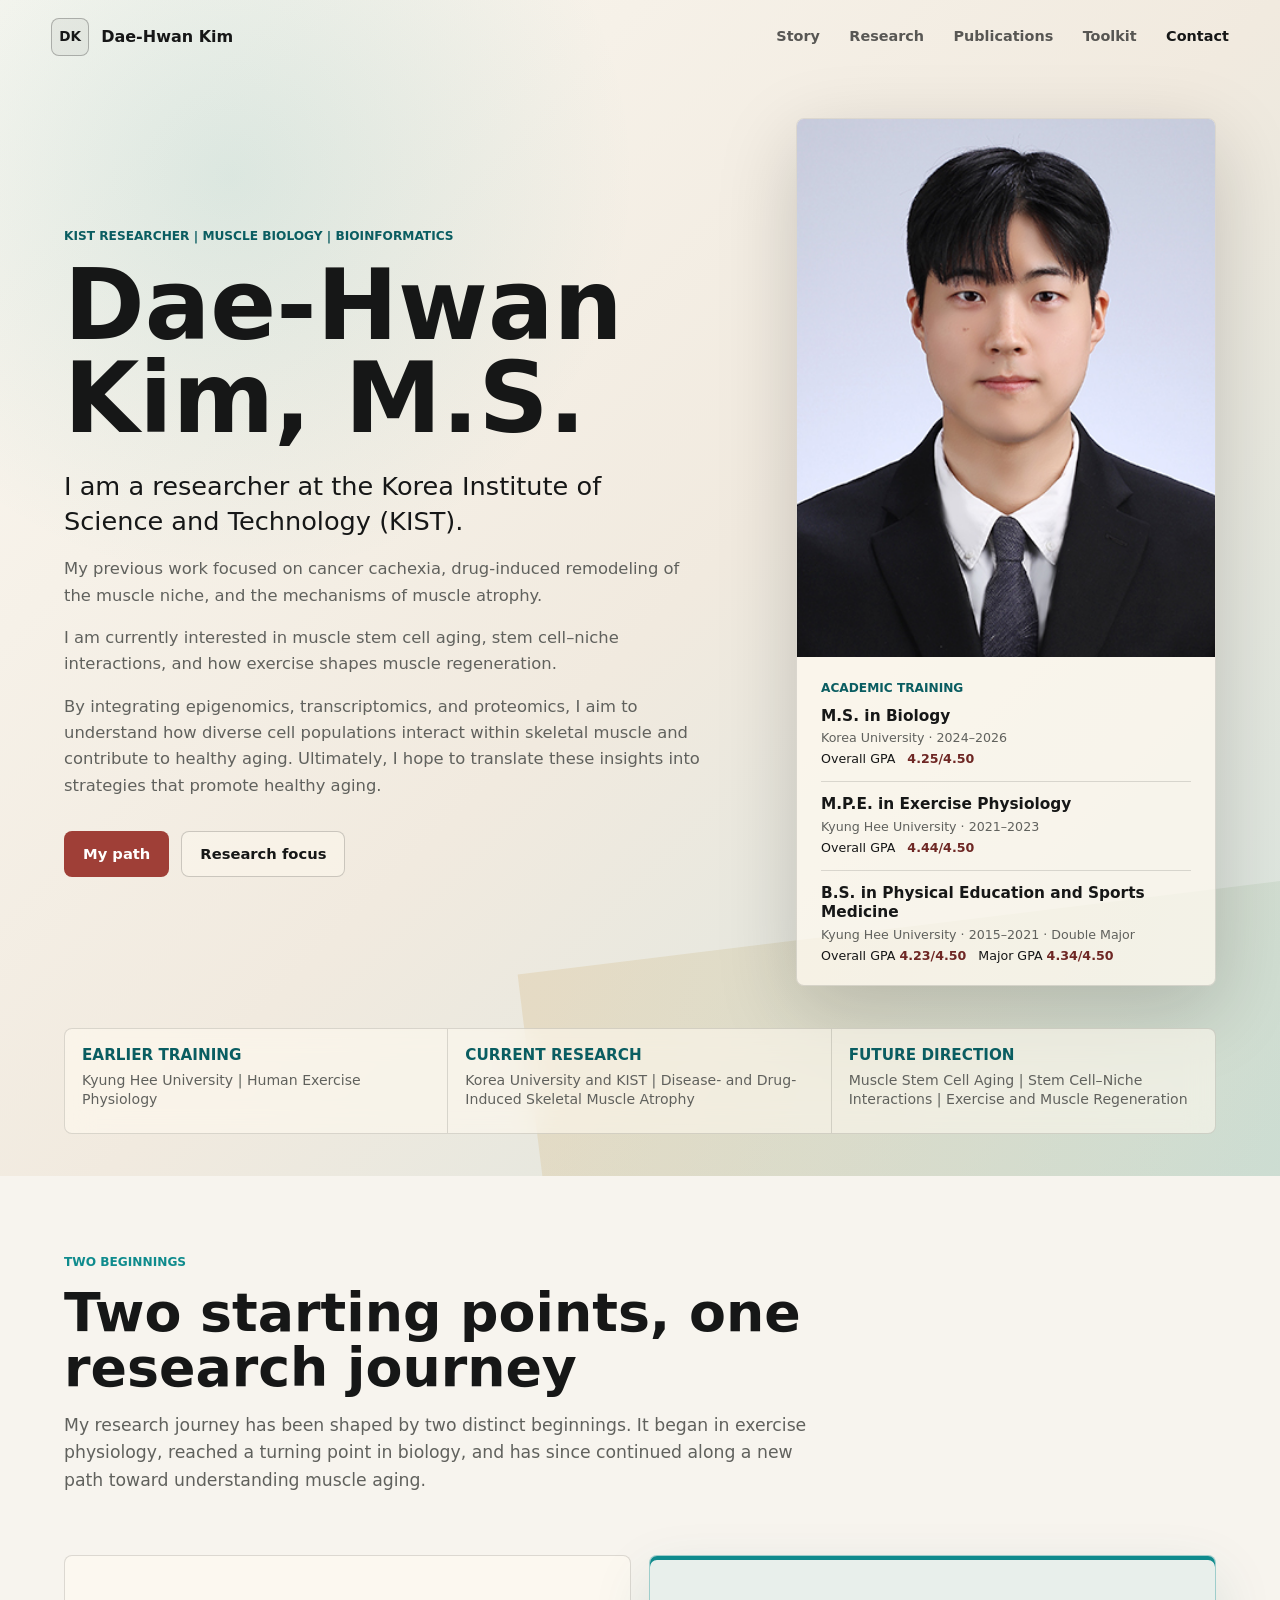
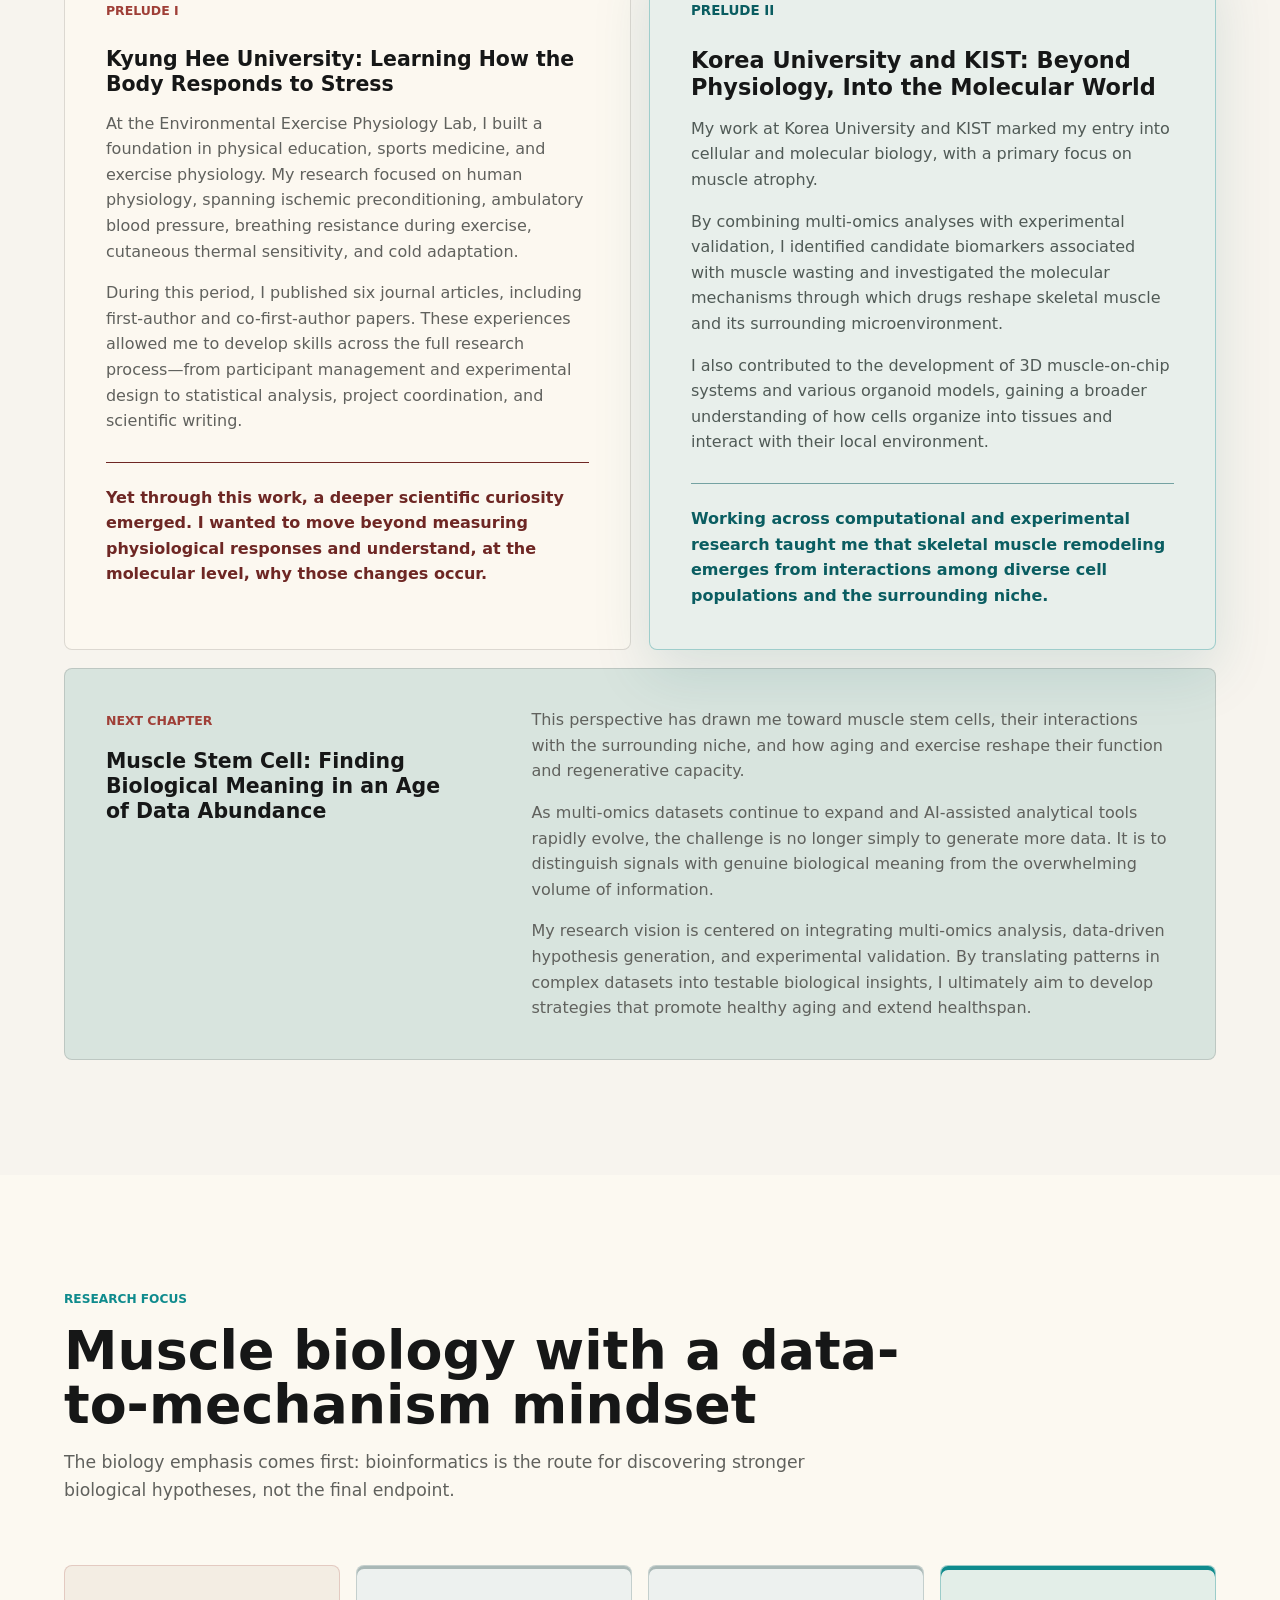
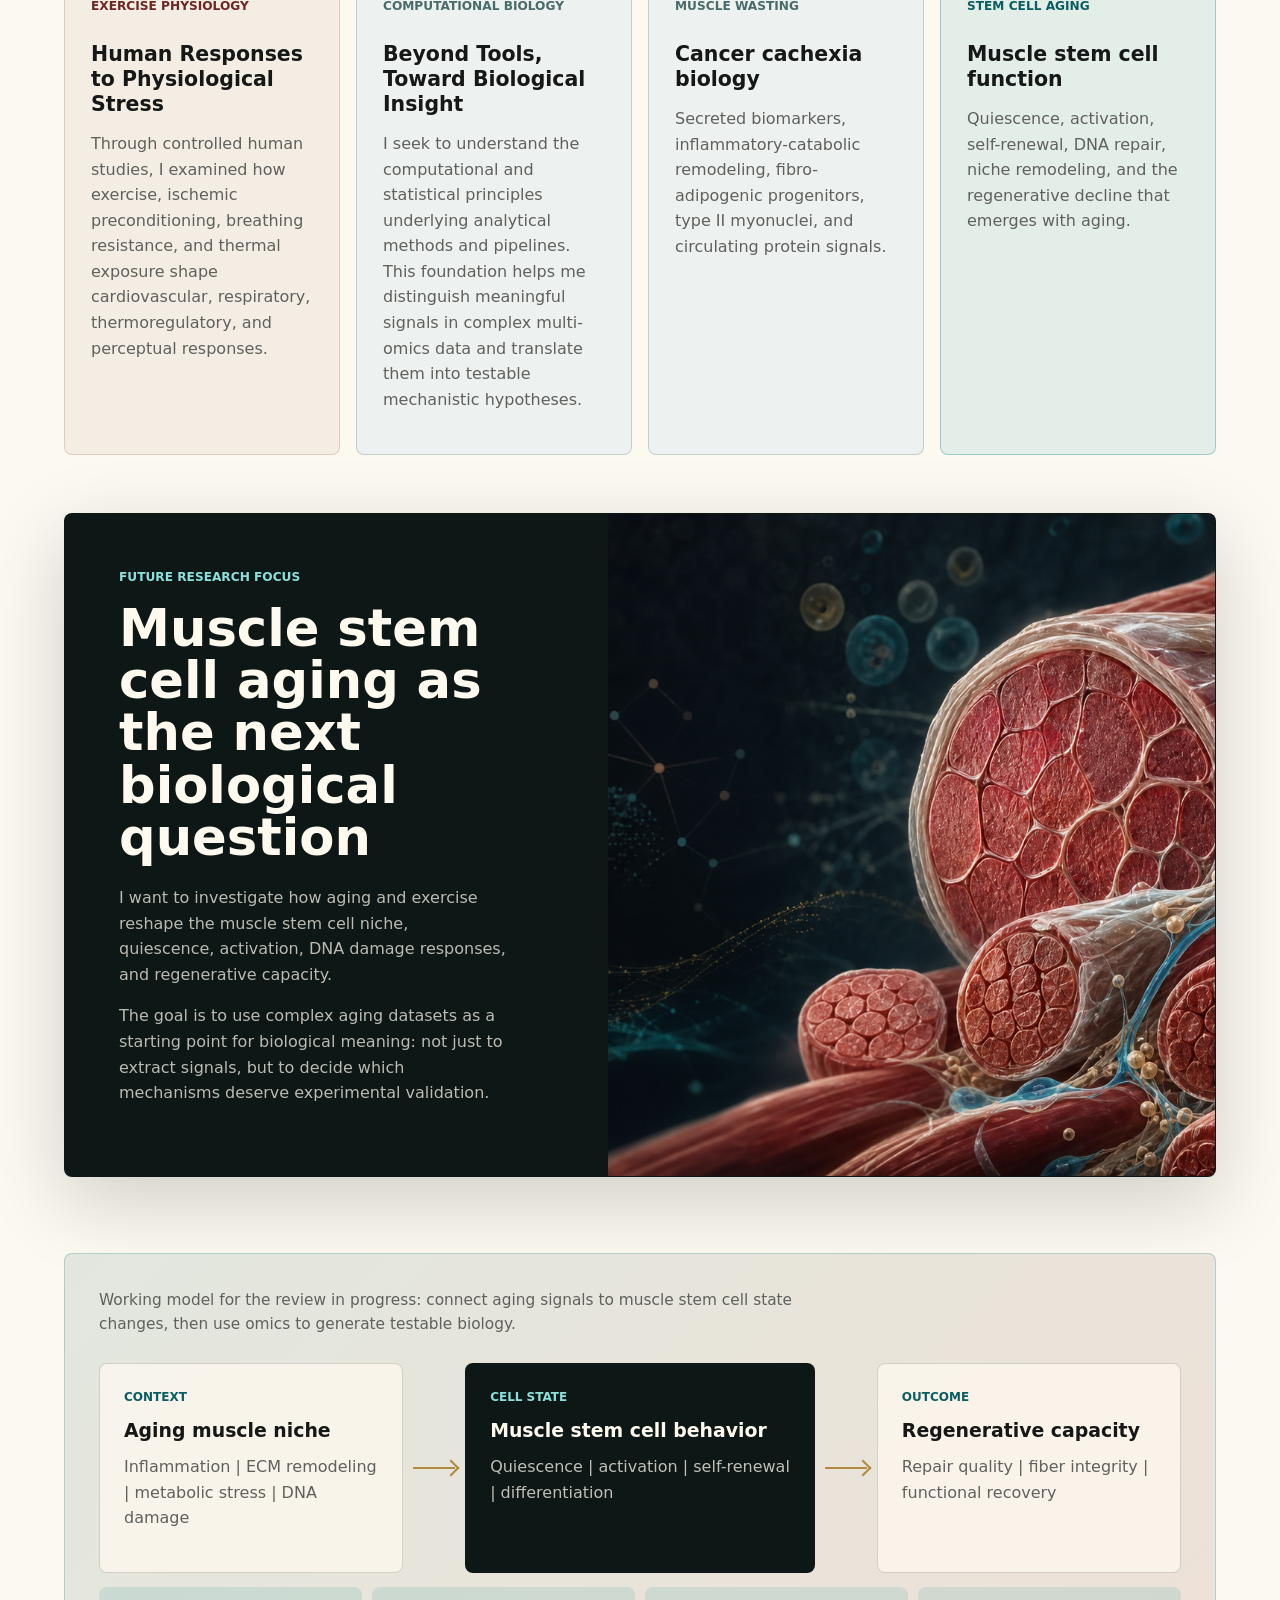
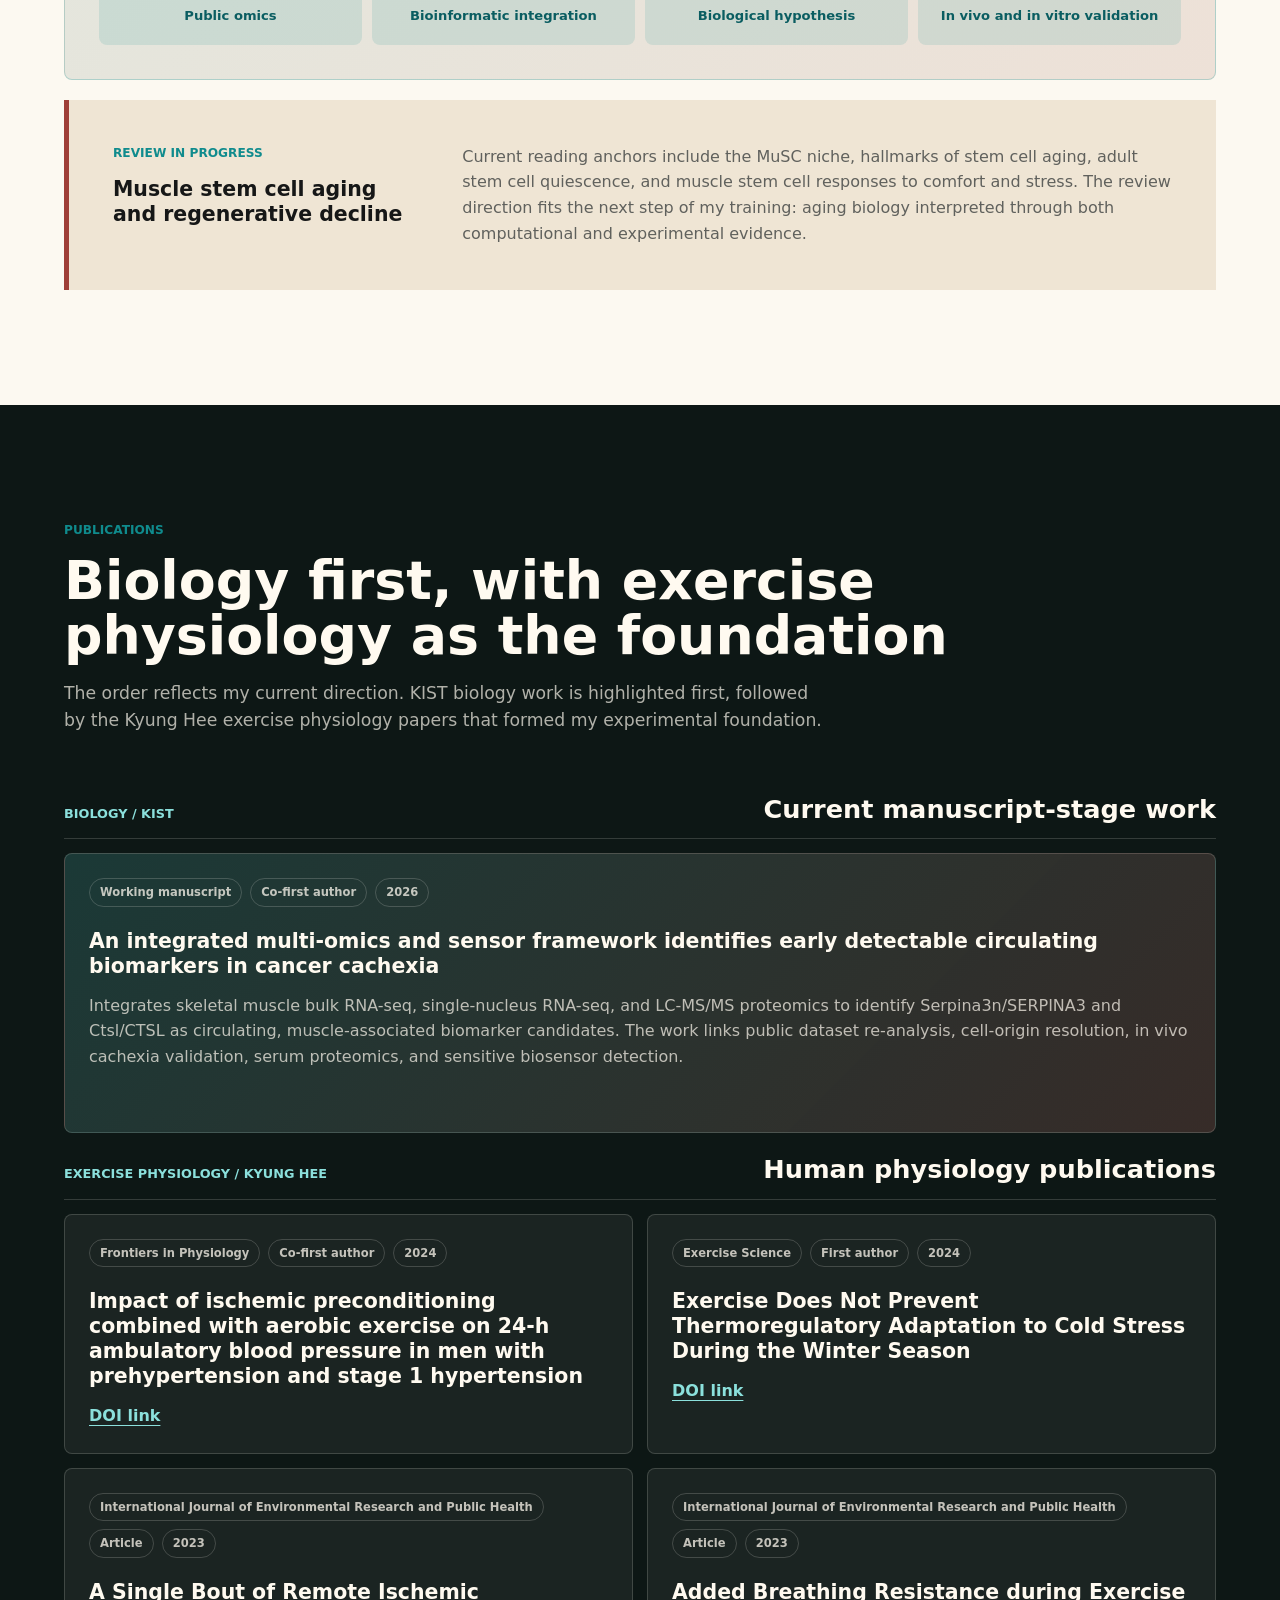
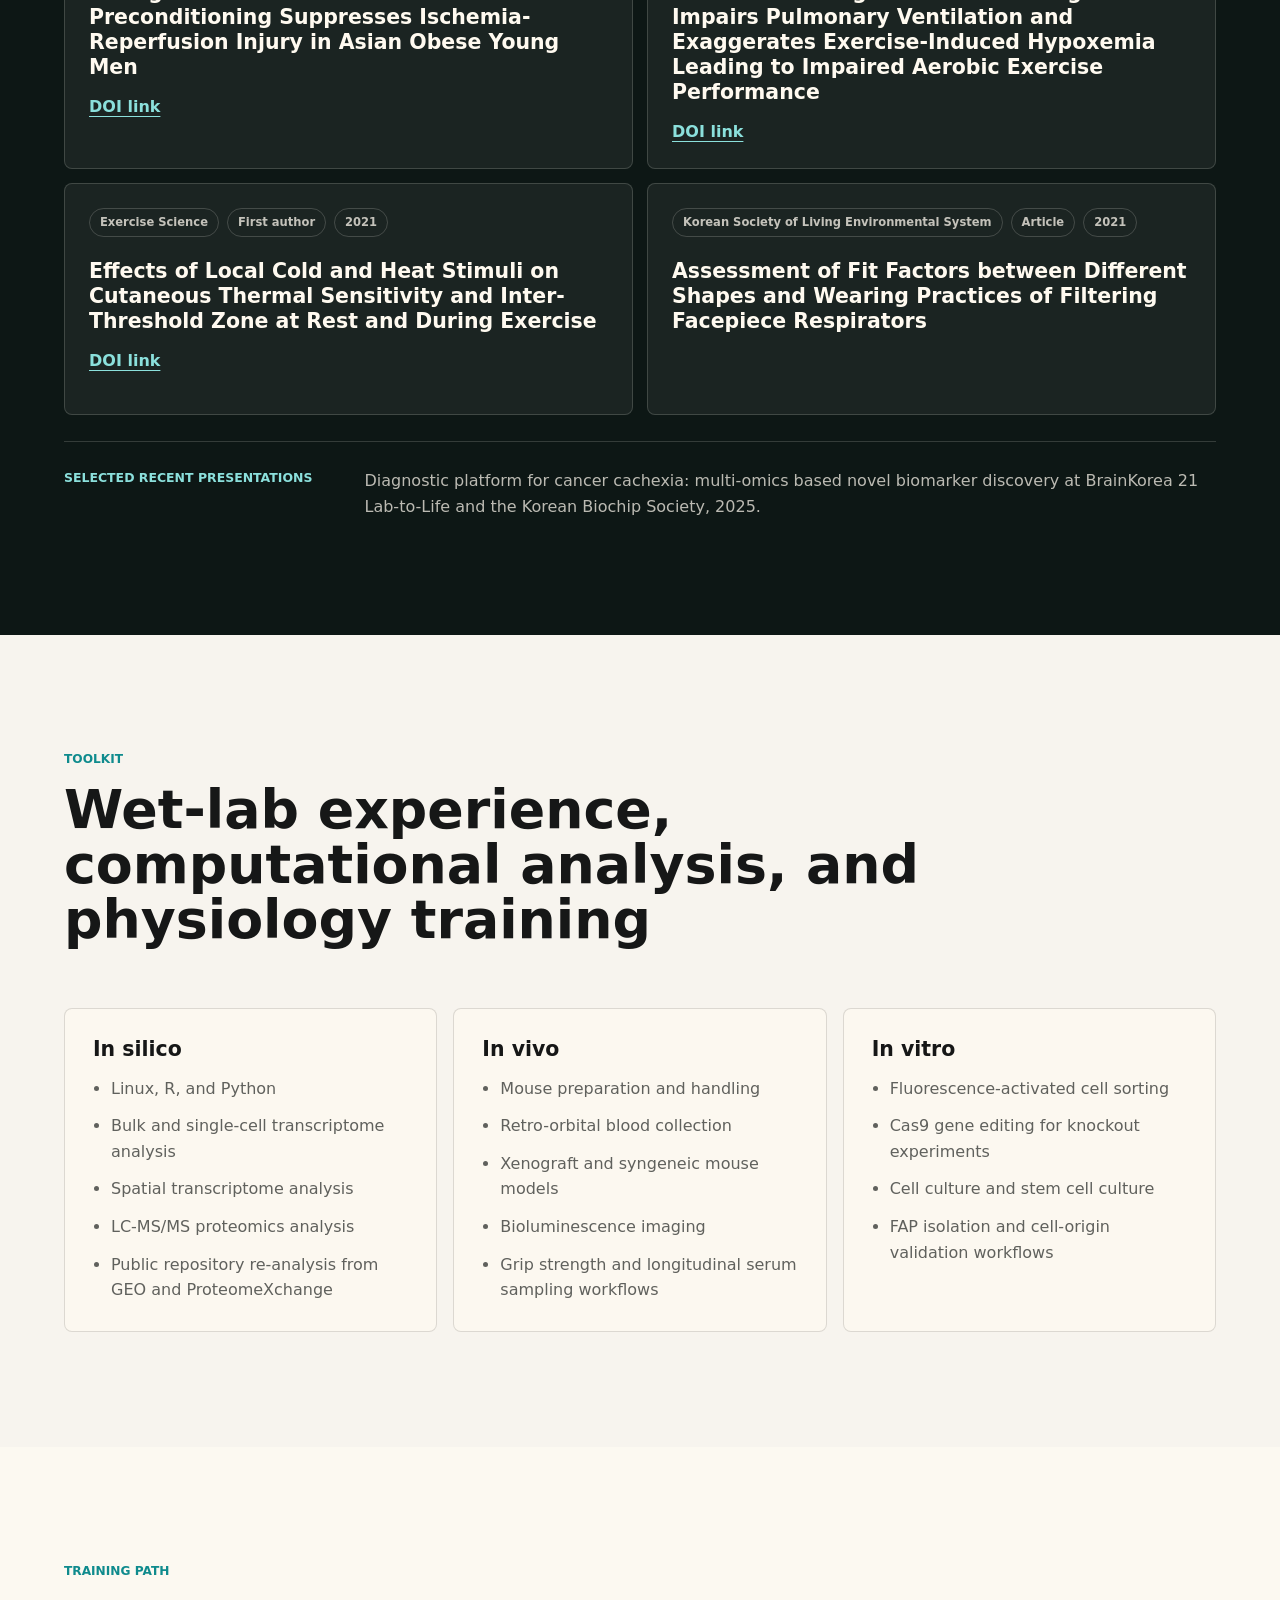
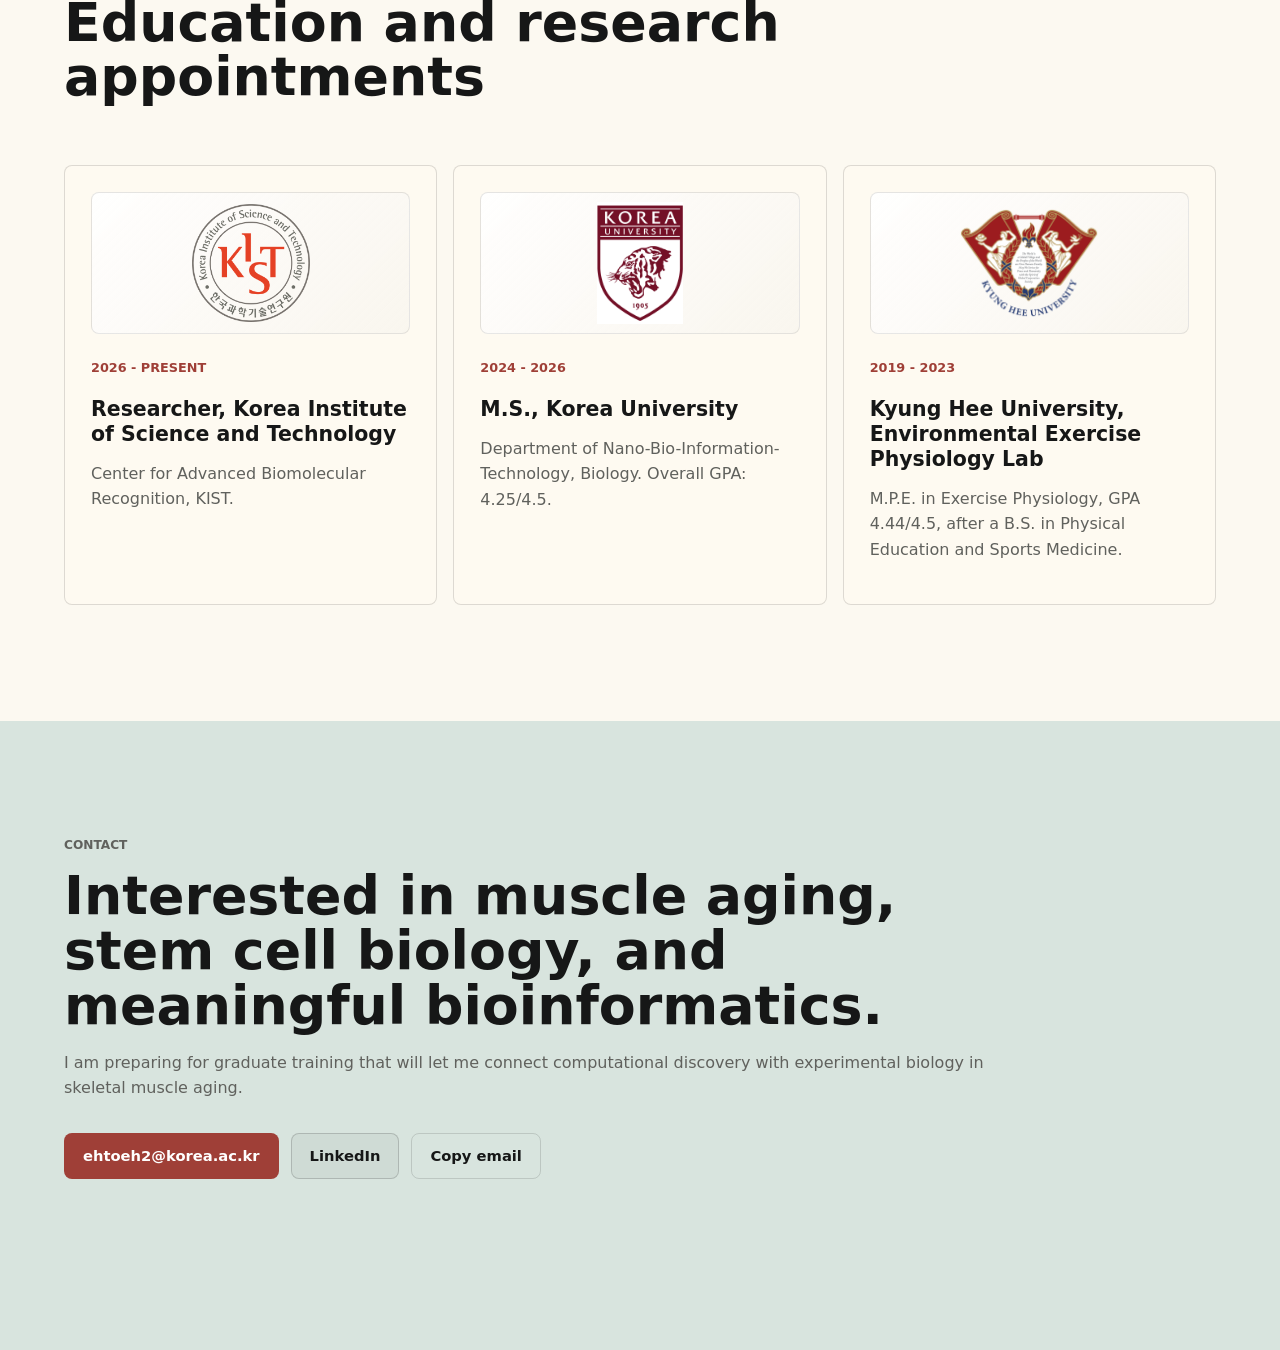
==== index.html @ 2af7333e "Refine physiology and computational biology focus" ====
<!doctype html>
<html lang="en">
  <head>
    <meta charset="utf-8">
    <meta name="viewport" content="width=device-width, initial-scale=1">
    <title>Dae-Hwan Kim | Muscle Biology and Stem Cell Aging</title>
    <meta
      name="description"
      content="Academic homepage for Dae-Hwan Kim, a KIST researcher working across muscle biology, cancer cachexia, bioinformatics, exercise physiology, and muscle stem cell aging."
    >
    <link rel="preload" as="image" href="assets/daehwan-kim-portrait.jpg">
    <link rel="stylesheet" href="styles.css?v=20260801-research-progression">
  </head>
  <body>
    <header class="site-header" data-header>
      <a class="brand" href="#top" aria-label="Dae-Hwan Kim home">
        <span class="brand-mark">DK</span>
        <span>Dae-Hwan Kim</span>
      </a>
      <nav class="nav-links" aria-label="Primary navigation">
        <a href="#story">Story</a>
        <a href="#research">Research</a>
        <a href="#publications">Publications</a>
        <a href="#toolkit">Toolkit</a>
        <a href="#contact">Contact</a>
      </nav>
    </header>

    <main id="top">
      <section class="hero" aria-label="Introduction">
        <div class="hero-content">
          <div class="hero-copy">
            <p class="eyebrow">KIST Researcher | Muscle Biology | Bioinformatics</p>
            <h1>Dae-Hwan Kim, M.S.</h1>
            <p class="hero-lead">
              I am a researcher at the Korea Institute of Science and Technology (KIST).
            </p>
            <p class="hero-note">
              My previous work focused on cancer cachexia, drug-induced remodeling of the muscle
              niche, and the mechanisms of muscle atrophy.
            </p>
            <p class="hero-note">
              I am currently interested in muscle stem cell aging, stem cell&ndash;niche
              interactions, and how exercise shapes muscle regeneration.
            </p>
            <p class="hero-note">
              By integrating epigenomics, transcriptomics, and proteomics, I aim to understand how
              diverse cell populations interact within skeletal muscle and contribute to healthy
              aging. Ultimately, I hope to translate these insights into strategies that promote
              healthy aging.
            </p>
            <div class="hero-actions" aria-label="Page shortcuts">
              <a class="button primary" href="#story">My path</a>
              <a class="button secondary" href="#research">Research focus</a>
            </div>
          </div>

          <aside class="hero-profile-card" aria-label="Profile summary">
            <figure class="portrait-frame">
              <img src="assets/daehwan-kim-portrait.jpg" alt="Portrait of Dae-Hwan Kim">
            </figure>
            <div class="profile-summary academic-summary">
              <span class="profile-status">Academic training</span>
              <div class="profile-academics">
                <div class="profile-degree">
                  <strong>M.S. in Biology</strong>
                  <span class="profile-school">Korea University · 2024–2026</span>
                  <span class="profile-gpa">Overall GPA <b>4.25/4.50</b></span>
                </div>
                <div class="profile-degree">
                  <strong>M.P.E. in Exercise Physiology</strong>
                  <span class="profile-school">Kyung Hee University · 2021–2023</span>
                  <span class="profile-gpa">Overall GPA <b>4.44/4.50</b></span>
                </div>
                <div class="profile-degree">
                  <strong>B.S. in Physical Education and Sports Medicine</strong>
                  <span class="profile-school">Kyung Hee University · 2015–2021 · Double Major</span>
                  <span class="profile-gpa">
                    <span>Overall GPA <b>4.23/4.50</b></span>
                    <span>Major GPA <b>4.34/4.50</b></span>
                  </span>
                </div>
              </div>
            </div>
          </aside>
        </div>
        <aside class="hero-facts" aria-label="Profile facts">
          <div>
            <span class="fact-value">Earlier Training</span>
            <span class="fact-label">Kyung Hee University | Human Exercise Physiology</span>
          </div>
          <div>
            <span class="fact-value">Current Research</span>
            <span class="fact-label">
              Korea University and KIST | Disease- and Drug-Induced Skeletal Muscle Atrophy
            </span>
          </div>
          <div>
            <span class="fact-value">Future Direction</span>
            <span class="fact-label">
              Muscle Stem Cell Aging | Stem Cell&ndash;Niche Interactions | Exercise and Muscle
              Regeneration
            </span>
          </div>
        </aside>
      </section>

      <section id="story" class="section story-section">
        <div class="section-heading">
          <p class="eyebrow">Two Beginnings</p>
          <h2>Two starting points, one research journey</h2>
          <p>
            My research journey has been shaped by two distinct beginnings. It began in exercise
            physiology, reached a turning point in biology, and has since continued along a new
            path toward understanding muscle aging.
          </p>
        </div>

        <div class="story-grid">
          <article class="story-card">
            <span class="story-index">Prelude I</span>
            <h3>Kyung Hee University: Learning How the Body Responds to Stress</h3>
            <p>
              At the Environmental Exercise Physiology Lab, I built a foundation in physical
              education, sports medicine, and exercise physiology. My research focused on human
              physiology, spanning ischemic preconditioning, ambulatory blood pressure, breathing
              resistance during exercise, cutaneous thermal sensitivity, and cold adaptation.
            </p>
            <p>
              During this period, I published six journal articles, including first-author and
              co-first-author papers. These experiences allowed me to develop skills across the full
              research process&mdash;from participant management and experimental design to
              statistical analysis, project coordination, and scientific writing.
            </p>
            <p class="story-question">
              Yet through this work, a deeper scientific curiosity emerged. I wanted to move beyond
              measuring physiological responses and understand, at the molecular level, why those
              changes occur.
            </p>
          </article>

          <article class="story-card emphasized">
            <span class="story-index">Prelude II</span>
            <h3>Korea University and KIST: Beyond Physiology, Into the Molecular World</h3>
            <p>
              My work at Korea University and KIST marked my entry into cellular and molecular
              biology, with a primary focus on muscle atrophy.
            </p>
            <p>
              By combining multi-omics analyses with experimental validation, I identified candidate
              biomarkers associated with muscle wasting and investigated the molecular mechanisms
              through which drugs reshape skeletal muscle and its surrounding microenvironment.
            </p>
            <p>
              I also contributed to the development of 3D muscle-on-chip systems and various
              organoid models, gaining a broader understanding of how cells organize into tissues
              and interact with their local environment.
            </p>
            <div class="story-reflection">
              <p>
                Working across computational and experimental research taught me that skeletal muscle
                remodeling emerges from interactions among diverse cell populations and the
                surrounding niche.
              </p>
            </div>
          </article>

          <article class="story-card future">
            <div class="future-heading">
              <span class="story-index">Next chapter</span>
              <h3>Muscle Stem Cell: Finding Biological Meaning in an Age of Data Abundance</h3>
            </div>
            <div class="future-copy">
              <p>
                This perspective has drawn me toward muscle stem cells, their interactions with the
                surrounding niche, and how aging and exercise reshape their function and regenerative
                capacity.
              </p>
              <p>
                As multi-omics datasets continue to expand and AI-assisted analytical tools rapidly
                evolve, the challenge is no longer simply to generate more data. It is to distinguish
                signals with genuine biological meaning from the overwhelming volume of information.
              </p>
              <p>
                My research vision is centered on integrating multi-omics analysis, data-driven
                hypothesis generation, and experimental validation. By translating patterns in
                complex datasets into testable biological insights, I ultimately aim to develop
                strategies that promote healthy aging and extend healthspan.
              </p>
            </div>
          </article>
        </div>
      </section>

      <section id="research" class="section research-section">
        <div class="section-heading">
          <p class="eyebrow">Research focus</p>
          <h2>Muscle biology with a data-to-mechanism mindset</h2>
          <p>
            The biology emphasis comes first: bioinformatics is the route for discovering stronger
            biological hypotheses, not the final endpoint.
          </p>
        </div>

        <div class="focus-grid">
          <article class="focus-card focus-card--foundation">
            <span class="focus-label">Exercise physiology</span>
            <h3>Human Responses to Physiological Stress</h3>
            <p>
              Through controlled human studies, I examined how exercise, ischemic preconditioning,
              breathing resistance, and thermal exposure shape cardiovascular, respiratory,
              thermoregulatory, and perceptual responses.
            </p>
          </article>
          <article class="focus-card focus-card--current">
            <span class="focus-label">Computational biology</span>
            <h3>Beyond Tools, Toward Biological Insight</h3>
            <p>
              I seek to understand the computational and statistical principles underlying
              analytical methods and pipelines. This foundation helps me distinguish meaningful
              signals in complex multi-omics data and translate them into testable mechanistic
              hypotheses.
            </p>
          </article>
          <article class="focus-card focus-card--current">
            <span class="focus-label">Muscle wasting</span>
            <h3>Cancer cachexia biology</h3>
            <p>
              Secreted biomarkers, inflammatory-catabolic remodeling, fibro-adipogenic progenitors,
              type II myonuclei, and circulating protein signals.
            </p>
          </article>
          <article class="focus-card focus-card--future">
            <span class="focus-label">Stem cell aging</span>
            <h3>Muscle stem cell function</h3>
            <p>
              Quiescence, activation, self-renewal, DNA repair, niche remodeling, and the
              regenerative decline that emerges with aging.
            </p>
          </article>
        </div>

        <article class="future-focus-panel">
          <div class="future-focus-copy">
            <p class="eyebrow">Future research focus</p>
            <h3>Muscle stem cell aging as the next biological question</h3>
            <p>
              I want to investigate how aging and exercise reshape the muscle stem cell niche,
              quiescence, activation, DNA damage responses, and regenerative capacity.
            </p>
            <p>
              The goal is to use complex aging datasets as a starting point for biological meaning:
              not just to extract signals, but to decide which mechanisms deserve experimental
              validation.
            </p>
          </div>
          <figure class="future-focus-visual">
            <img
              src="assets/hero-muscle-stem-cell.png"
              alt="Scientific illustration of skeletal muscle fibers and muscle stem cell biology"
            >
          </figure>
        </article>

        <figure class="model-figure">
          <figcaption>
            Working model for the review in progress: connect aging signals to muscle stem cell
            state changes, then use omics to generate testable biology.
          </figcaption>
          <div class="model-flow" aria-label="Muscle stem cell aging working model">
            <div class="model-node">
              <span>Context</span>
              <strong>Aging muscle niche</strong>
              <p>Inflammation | ECM remodeling | metabolic stress | DNA damage</p>
            </div>
            <div class="model-arrow" aria-hidden="true"></div>
            <div class="model-node central">
              <span>Cell state</span>
              <strong>Muscle stem cell behavior</strong>
              <p>Quiescence | activation | self-renewal | differentiation</p>
            </div>
            <div class="model-arrow" aria-hidden="true"></div>
            <div class="model-node">
              <span>Outcome</span>
              <strong>Regenerative capacity</strong>
              <p>Repair quality | fiber integrity | functional recovery</p>
            </div>
          </div>
          <div class="model-base">
            <span>Public omics</span>
            <span>Bioinformatic integration</span>
            <span>Biological hypothesis</span>
            <span>In vivo and in vitro validation</span>
          </div>
        </figure>

        <div class="review-panel">
          <div>
            <p class="eyebrow">Review in progress</p>
            <h3>Muscle stem cell aging and regenerative decline</h3>
          </div>
          <p>
            Current reading anchors include the MuSC niche, hallmarks of stem cell aging, adult
            stem cell quiescence, and muscle stem cell responses to comfort and stress. The review
            direction fits the next step of my training: aging biology interpreted through both
            computational and experimental evidence.
          </p>
        </div>
      </section>

      <section id="publications" class="section publications-section">
        <div class="section-heading">
          <p class="eyebrow">Publications</p>
          <h2>Biology first, with exercise physiology as the foundation</h2>
          <p>
            The order reflects my current direction. KIST biology work is highlighted first, followed
            by the Kyung Hee exercise physiology papers that formed my experimental foundation.
          </p>
        </div>

        <div class="publication-group biology-group">
          <div class="group-heading">
            <span>Biology / KIST</span>
            <strong>Current manuscript-stage work</strong>
          </div>
          <article class="publication-card featured-publication">
            <div class="publication-meta">
              <span>Working manuscript</span>
              <span>Co-first author</span>
              <span>2026</span>
            </div>
            <h3>
              An integrated multi-omics and sensor framework identifies early detectable circulating
              biomarkers in cancer cachexia
            </h3>
            <p>
              Integrates skeletal muscle bulk RNA-seq, single-nucleus RNA-seq, and LC-MS/MS
              proteomics to identify Serpina3n/SERPINA3 and Ctsl/CTSL as circulating,
              muscle-associated biomarker candidates. The work links public dataset re-analysis,
              cell-origin resolution, in vivo cachexia validation, serum proteomics, and sensitive
              biosensor detection.
            </p>
          </article>
        </div>

        <div class="publication-group">
          <div class="group-heading">
            <span>Exercise Physiology / Kyung Hee</span>
            <strong>Human physiology publications</strong>
          </div>
          <div class="publication-list">
            <article class="publication-card">
              <div class="publication-meta">
                <span>Frontiers in Physiology</span>
                <span>Co-first author</span>
                <span>2024</span>
              </div>
              <h3>
                Impact of ischemic preconditioning combined with aerobic exercise on 24-h ambulatory
                blood pressure in men with prehypertension and stage 1 hypertension
              </h3>
              <a href="https://doi.org/10.3389/fphys.2024.1495648">DOI link</a>
            </article>

            <article class="publication-card">
              <div class="publication-meta">
                <span>Exercise Science</span>
                <span>First author</span>
                <span>2024</span>
              </div>
              <h3>
                Exercise Does Not Prevent Thermoregulatory Adaptation to Cold Stress During the
                Winter Season
              </h3>
              <a href="https://doi.org/10.15857/ksep.2024.00458">DOI link</a>
            </article>

            <article class="publication-card">
              <div class="publication-meta">
                <span>International Journal of Environmental Research and Public Health</span>
                <span>Article</span>
                <span>2023</span>
              </div>
              <h3>
                A Single Bout of Remote Ischemic Preconditioning Suppresses Ischemia-Reperfusion
                Injury in Asian Obese Young Men
              </h3>
              <a href="https://doi.org/10.3390/ijerph20053915">DOI link</a>
            </article>

            <article class="publication-card">
              <div class="publication-meta">
                <span>International Journal of Environmental Research and Public Health</span>
                <span>Article</span>
                <span>2023</span>
              </div>
              <h3>
                Added Breathing Resistance during Exercise Impairs Pulmonary Ventilation and
                Exaggerates Exercise-Induced Hypoxemia Leading to Impaired Aerobic Exercise
                Performance
              </h3>
              <a href="https://doi.org/10.3390/ijerph20105757">DOI link</a>
            </article>

            <article class="publication-card">
              <div class="publication-meta">
                <span>Exercise Science</span>
                <span>First author</span>
                <span>2021</span>
              </div>
              <h3>
                Effects of Local Cold and Heat Stimuli on Cutaneous Thermal Sensitivity and
                Inter-Threshold Zone at Rest and During Exercise
              </h3>
              <a href="https://doi.org/10.15857/ksep.2021.00423">DOI link</a>
            </article>

            <article class="publication-card">
              <div class="publication-meta">
                <span>Korean Society of Living Environmental System</span>
                <span>Article</span>
                <span>2021</span>
              </div>
              <h3>
                Assessment of Fit Factors between Different Shapes and Wearing Practices of
                Filtering Facepiece Respirators
              </h3>
            </article>
          </div>
        </div>

        <div class="conference-strip">
          <span>Selected recent presentations</span>
          <p>
            Diagnostic platform for cancer cachexia: multi-omics based novel biomarker discovery
            at BrainKorea 21 Lab-to-Life and the Korean Biochip Society, 2025.
          </p>
        </div>
      </section>

      <section id="toolkit" class="section toolkit-section">
        <div class="section-heading">
          <p class="eyebrow">Toolkit</p>
          <h2>Wet-lab experience, computational analysis, and physiology training</h2>
        </div>

        <div class="toolkit-grid">
          <article class="tool-card">
            <h3>In silico</h3>
            <ul>
              <li>Linux, R, and Python</li>
              <li>Bulk and single-cell transcriptome analysis</li>
              <li>Spatial transcriptome analysis</li>
              <li>LC-MS/MS proteomics analysis</li>
              <li>Public repository re-analysis from GEO and ProteomeXchange</li>
            </ul>
          </article>

          <article class="tool-card">
            <h3>In vivo</h3>
            <ul>
              <li>Mouse preparation and handling</li>
              <li>Retro-orbital blood collection</li>
              <li>Xenograft and syngeneic mouse models</li>
              <li>Bioluminescence imaging</li>
              <li>Grip strength and longitudinal serum sampling workflows</li>
            </ul>
          </article>

          <article class="tool-card">
            <h3>In vitro</h3>
            <ul>
              <li>Fluorescence-activated cell sorting</li>
              <li>Cas9 gene editing for knockout experiments</li>
              <li>Cell culture and stem cell culture</li>
              <li>FAP isolation and cell-origin validation workflows</li>
            </ul>
          </article>
        </div>
      </section>

      <section class="section education-section" aria-label="Education and experience">
        <div class="section-heading">
          <p class="eyebrow">Training path</p>
          <h2>Education and research appointments</h2>
        </div>

        <div class="timeline">
          <article>
            <div class="timeline-logo logo-kist">
              <img src="assets/logo-kist.png" alt="KIST logo">
            </div>
            <time>2026 - Present</time>
            <h3>Researcher, Korea Institute of Science and Technology</h3>
            <p>Center for Advanced Biomolecular Recognition, KIST.</p>
          </article>
          <article>
            <div class="timeline-logo logo-korea">
              <img src="assets/logo-korea-university.png" alt="Korea University logo">
            </div>
            <time>2024 - 2026</time>
            <h3>M.S., Korea University</h3>
            <p>Department of Nano-Bio-Information-Technology, Biology. Overall GPA: 4.25/4.5.</p>
          </article>
          <article>
            <div class="timeline-logo logo-kyunghee">
              <img src="assets/logo-kyung-hee.png" alt="Kyung Hee University logo">
            </div>
            <time>2019 - 2023</time>
            <h3>Kyung Hee University, Environmental Exercise Physiology Lab</h3>
            <p>
              M.P.E. in Exercise Physiology, GPA 4.44/4.5, after a B.S. in Physical Education and
              Sports Medicine.
            </p>
          </article>
        </div>
      </section>

      <section id="contact" class="section contact-section">
        <div class="contact-content">
          <p class="eyebrow">Contact</p>
          <h2>Interested in muscle aging, stem cell biology, and meaningful bioinformatics.</h2>
          <p>
            I am preparing for graduate training that will let me connect computational discovery
            with experimental biology in skeletal muscle aging.
          </p>
          <div class="contact-actions">
            <a class="button primary" href="mailto:ehtoeh2@korea.ac.kr">ehtoeh2@korea.ac.kr</a>
            <a class="button secondary" href="https://linkedin.com/in/daehwan-kim-16bbaa36a">LinkedIn</a>
            <button class="button ghost" type="button" data-copy-email>Copy email</button>
          </div>
          <p class="copy-status" data-copy-status role="status" aria-live="polite"></p>
        </div>
      </section>
    </main>

    <script src="script.js"></script>
  </body>
</html>
---- styles.css ----
:root {
  --ink: #161717;
  --muted: #60615d;
  --paper: #f7f4ee;
  --paper-2: #eee8de;
  --deep: #07100f;
  --deep-2: #0d1715;
  --teal: #0f8b8d;
  --teal-dark: #0a5d61;
  --red: #9f3f37;
  --red-dark: #6e2724;
  --gold: #b38a43;
  --ivory: #fffaf0;
  --line: rgba(22, 23, 23, 0.14);
  --line-dark: rgba(255, 250, 240, 0.16);
  --shadow: 0 24px 80px rgba(10, 12, 12, 0.18);
  color-scheme: light;
}

* {
  box-sizing: border-box;
}

html {
  scroll-behavior: smooth;
}

body {
  margin: 0;
  background: var(--paper);
  color: var(--ink);
  font-family:
    Inter, ui-sans-serif, system-ui, -apple-system, BlinkMacSystemFont, "Segoe UI", sans-serif;
  line-height: 1.6;
}

body.menu-open {
  overflow: hidden;
}

a {
  color: inherit;
  text-decoration-thickness: 1px;
  text-underline-offset: 0.22em;
}

button,
a {
  -webkit-tap-highlight-color: transparent;
}

.site-header {
  position: fixed;
  top: 0;
  left: 0;
  right: 0;
  z-index: 40;
  display: flex;
  align-items: center;
  justify-content: space-between;
  gap: 24px;
  padding: 18px clamp(20px, 4vw, 56px);
  color: var(--ink);
  transition:
    background-color 180ms ease,
    border-color 180ms ease,
    padding 180ms ease;
}

.site-header.scrolled {
  padding-block: 12px;
  background: rgba(7, 16, 15, 0.88);
  border-bottom: 1px solid var(--line-dark);
  color: var(--ivory);
  backdrop-filter: blur(16px);
}

.brand {
  display: inline-flex;
  align-items: center;
  gap: 12px;
  color: inherit;
  font-weight: 750;
  letter-spacing: 0;
  text-decoration: none;
}

.brand-mark {
  display: inline-grid;
  width: 38px;
  height: 38px;
  place-items: center;
  border: 1px solid rgba(22, 23, 23, 0.28);
  border-radius: 8px;
  background: rgba(22, 23, 23, 0.04);
  color: var(--ink);
  font-size: 0.85rem;
}

.site-header.scrolled .brand-mark {
  border-color: rgba(255, 250, 240, 0.45);
  background: rgba(255, 250, 240, 0.08);
  color: var(--ivory);
}

.nav-links {
  display: flex;
  align-items: center;
  gap: clamp(16px, 2.3vw, 30px);
  font-size: 0.9rem;
  font-weight: 650;
}

.nav-links a {
  color: rgba(22, 23, 23, 0.7);
  text-decoration: none;
}

.nav-links a:hover,
.nav-links a.active {
  color: var(--ink);
}

.site-header.scrolled .nav-links a {
  color: rgba(255, 250, 240, 0.78);
}

.site-header.scrolled .nav-links a:hover,
.site-header.scrolled .nav-links a.active {
  color: var(--ivory);
}

.hero {
  position: relative;
  min-height: 92vh;
  display: grid;
  align-items: center;
  padding: 118px clamp(20px, 5vw, 72px) 42px;
  overflow: hidden;
  background:
    radial-gradient(circle at 18% 15%, rgba(15, 139, 141, 0.12), transparent 28%),
    linear-gradient(135deg, #fbf8f1 0%, #f1eadf 52%, #d8e4de 100%);
  color: var(--ink);
}

.hero::before {
  content: "";
  position: absolute;
  inset: auto -14% -46% 44%;
  height: 68%;
  background:
    linear-gradient(110deg, rgba(179, 138, 67, 0.2), rgba(15, 139, 141, 0.14)),
    rgba(255, 250, 240, 0.32);
  transform: rotate(-7deg);
  transform-origin: center;
  pointer-events: none;
}

.hero-content {
  position: relative;
  z-index: 2;
  display: grid;
  grid-template-columns: minmax(0, 1fr) minmax(310px, 420px);
  align-items: center;
  gap: clamp(36px, 7vw, 88px);
  width: 100%;
}

.hero-copy {
  max-width: 760px;
}

.eyebrow {
  margin: 0 0 14px;
  color: var(--teal);
  font-size: 0.76rem;
  font-weight: 800;
  letter-spacing: 0;
  text-transform: uppercase;
}

.hero .eyebrow {
  color: var(--teal-dark);
}

h1,
h2,
h3,
p {
  margin-top: 0;
}

h1 {
  margin-bottom: 24px;
  max-width: 11ch;
  font-size: clamp(4rem, 7.6vw, 7.4rem);
  line-height: 0.95;
  letter-spacing: 0;
}

h2 {
  margin-bottom: 16px;
  font-size: clamp(2.1rem, 4.2vw, 4.6rem);
  line-height: 1.02;
  letter-spacing: 0;
}

h3 {
  margin-bottom: 14px;
  font-size: clamp(1.1rem, 1.6vw, 1.42rem);
  line-height: 1.22;
  letter-spacing: 0;
}

.hero-lead {
  max-width: 700px;
  margin-bottom: 18px;
  color: var(--ink);
  font-size: clamp(1.18rem, 2vw, 1.7rem);
  line-height: 1.35;
}

.hero-note {
  max-width: 650px;
  color: var(--muted);
  font-size: clamp(1rem, 1.28vw, 1.15rem);
}

.hero-actions,
.contact-actions {
  display: flex;
  flex-wrap: wrap;
  gap: 12px;
  margin-top: 32px;
}

.button {
  display: inline-flex;
  min-height: 46px;
  align-items: center;
  justify-content: center;
  border: 1px solid transparent;
  border-radius: 8px;
  padding: 11px 18px;
  font: inherit;
  font-size: 0.92rem;
  font-weight: 760;
  line-height: 1.1;
  text-decoration: none;
  cursor: pointer;
}

.button.primary {
  background: var(--red);
  color: white;
}

.button.primary:hover {
  background: var(--red-dark);
}

.button.secondary {
  border-color: rgba(22, 23, 23, 0.2);
  background: rgba(255, 250, 240, 0.45);
  color: var(--ink);
}

.button.secondary:hover {
  background: rgba(255, 250, 240, 0.72);
}

.button.ghost {
  border-color: var(--line);
  background: transparent;
  color: var(--ink);
}

.button.ghost:hover {
  border-color: rgba(22, 23, 23, 0.35);
  background: rgba(22, 23, 23, 0.04);
}

.hero-profile-card {
  position: relative;
  overflow: hidden;
  border: 1px solid rgba(22, 23, 23, 0.14);
  border-radius: 8px;
  background: rgba(255, 250, 240, 0.72);
  box-shadow: var(--shadow);
}

.portrait-frame {
  margin: 0;
  aspect-ratio: 4 / 5.15;
  overflow: hidden;
  background: #d9dde9;
}

.portrait-frame img {
  width: 100%;
  height: 100%;
  display: block;
  object-fit: cover;
  object-position: center top;
}

.profile-summary {
  padding: 24px;
}

.profile-status {
  display: block;
  margin-bottom: 12px;
  color: var(--teal-dark);
  font-size: 0.76rem;
  font-weight: 840;
  text-transform: uppercase;
}

.profile-summary strong {
  display: block;
  margin-bottom: 10px;
  font-size: 1.12rem;
  line-height: 1.2;
}

.profile-summary p {
  margin-bottom: 0;
  color: var(--muted);
}

.academic-summary {
  padding-block: 22px 20px;
}

.academic-summary .profile-status {
  margin-bottom: 8px;
}

.profile-academics {
  display: grid;
}

.profile-degree {
  padding: 13px 0;
  border-top: 1px solid var(--line);
}

.profile-degree:first-child {
  border-top: 0;
  padding-top: 0;
}

.profile-degree:last-child {
  padding-bottom: 0;
}

.profile-degree strong {
  margin-bottom: 3px;
  font-size: 0.96rem;
  line-height: 1.28;
}

.profile-school,
.profile-gpa {
  display: block;
  color: var(--muted);
  font-size: 0.79rem;
  line-height: 1.42;
}

.profile-gpa {
  display: flex;
  flex-wrap: wrap;
  gap: 0 12px;
  margin-top: 3px;
  color: var(--ink);
}

.profile-gpa b {
  color: var(--red-dark);
  font-weight: 850;
}

.hero-facts {
  position: relative;
  align-self: end;
  z-index: 2;
  display: grid;
  width: 100%;
  margin-top: 42px;
  grid-template-columns: repeat(3, 1fr);
  border: 1px solid var(--line);
  border-radius: 8px;
  overflow: hidden;
  background: rgba(255, 250, 240, 0.58);
  backdrop-filter: blur(14px);
}

.hero-facts div {
  min-height: 104px;
  padding: 17px;
  border-right: 1px solid var(--line);
}

.hero-facts div:last-child {
  border-right: 0;
}

.fact-value,
.fact-label {
  display: block;
}

.fact-value {
  margin-bottom: 7px;
  color: var(--teal-dark);
  font-size: 0.95rem;
  font-weight: 850;
  line-height: 1.2;
  text-transform: uppercase;
}

.fact-label {
  color: var(--muted);
  font-size: 0.88rem;
  line-height: 1.35;
}

.section {
  padding: clamp(72px, 9vw, 124px) clamp(20px, 5vw, 72px);
}

.section-heading {
  max-width: 900px;
  margin-bottom: clamp(34px, 5vw, 60px);
}

.section-heading p:not(.eyebrow) {
  max-width: 760px;
  color: var(--muted);
  font-size: clamp(1rem, 1.35vw, 1.17rem);
}

.story-section,
.toolkit-section {
  background: var(--paper);
}

.story-section {
  padding-top: clamp(40px, 6vw, 80px);
}

.story-grid {
  display: grid;
  grid-template-columns: repeat(2, minmax(0, 1fr));
  column-gap: 18px;
  row-gap: 18px;
}

.story-card,
.focus-card,
.publication-card,
.tool-card,
.timeline article {
  border: 1px solid var(--line);
  border-radius: 8px;
  background: rgba(255, 250, 240, 0.62);
}

.story-card {
  min-height: 420px;
  padding: clamp(24px, 3.2vw, 42px);
}

.story-card.emphasized {
  position: relative;
  border-color: rgba(15, 139, 141, 0.34);
  background: #e8efeb;
  color: var(--ink);
  box-shadow:
    inset 0 4px 0 var(--teal),
    0 22px 58px rgba(10, 93, 97, 0.13);
}

.story-card.emphasized h3 {
  font-size: clamp(1.18rem, 1.75vw, 1.55rem);
}

.story-card.future {
  grid-column: 1 / -1;
  display: grid;
  grid-template-columns: minmax(250px, 0.72fr) minmax(0, 1.28fr);
  align-items: start;
  gap: clamp(32px, 5vw, 72px);
  min-height: auto;
  padding-block: clamp(28px, 3vw, 38px);
  background: #d8e4de;
}

.future-heading .story-index {
  margin-bottom: 18px;
}

.future-heading h3 {
  margin-bottom: 0;
}

.future-copy {
  display: grid;
  gap: 16px;
}

.story-card.future .future-copy p {
  margin: 0;
}

.story-index {
  display: inline-block;
  margin-bottom: 26px;
  color: var(--red);
  font-size: 0.78rem;
  font-weight: 860;
  text-transform: uppercase;
}

.story-card.emphasized .story-index {
  color: var(--teal-dark);
  font-size: 0.84rem;
}

.story-card p {
  color: var(--muted);
}

.story-card.emphasized p {
  color: #505a56;
}

.story-question {
  margin-top: 28px;
  padding-top: 22px;
  border-top: 1px solid currentColor;
  color: var(--red-dark) !important;
  font-weight: 760;
}

.story-card.emphasized .story-question {
  color: var(--teal-dark) !important;
}

.story-reflection {
  margin-top: 28px;
  padding-top: 22px;
  border-top: 1px solid rgba(10, 93, 97, 0.52);
}

.story-card.emphasized .story-reflection p {
  color: var(--teal-dark);
  font-weight: 760;
}

.story-reflection p:last-child {
  margin-bottom: 0;
}

.research-section,
.education-section {
  background: #fcf9f1;
}

.focus-grid {
  display: grid;
  grid-template-columns: repeat(4, 1fr);
  gap: 16px;
}

.focus-card {
  min-height: 292px;
  padding: 26px;
}

.focus-card--foundation {
  border-color: rgba(159, 63, 55, 0.2);
  background: #f3ede3;
}

.focus-card--foundation .focus-label {
  color: var(--red-dark);
}

.focus-card--current {
  border-color: rgba(74, 105, 103, 0.25);
  background: #edf1ef;
  box-shadow: inset 0 3px 0 rgba(74, 105, 103, 0.42);
}

.focus-card--current .focus-label {
  color: #496b69;
}

.focus-card--future {
  border-color: rgba(15, 139, 141, 0.34);
  background: #e3eee8;
  box-shadow: inset 0 4px 0 var(--teal);
}

.focus-card--future .focus-label {
  color: var(--teal-dark);
}

.focus-label {
  display: inline-block;
  margin-bottom: 26px;
  color: var(--teal-dark);
  font-size: 0.76rem;
  font-weight: 860;
  text-transform: uppercase;
}

.focus-card p,
.publication-card p,
.tool-card li,
.timeline p,
.contact-content p {
  color: var(--muted);
}

.future-focus-panel {
  display: grid;
  grid-template-columns: minmax(0, 0.82fr) minmax(320px, 1fr);
  gap: clamp(22px, 4vw, 46px);
  align-items: stretch;
  margin-top: clamp(28px, 5vw, 58px);
  border: 1px solid rgba(22, 23, 23, 0.13);
  border-radius: 8px;
  overflow: hidden;
  background: var(--deep-2);
  color: var(--ivory);
  box-shadow: var(--shadow);
}

.future-focus-copy {
  padding: clamp(28px, 5vw, 54px);
}

.future-focus-copy .eyebrow {
  color: #8be0dc;
}

.future-focus-copy h3 {
  max-width: 13ch;
  margin-bottom: 22px;
  font-size: clamp(2rem, 4vw, 4.1rem);
  line-height: 1.02;
}

.future-focus-copy p {
  color: rgba(255, 250, 240, 0.72);
}

.future-focus-visual {
  min-height: 460px;
  margin: 0;
  overflow: hidden;
}

.future-focus-visual img {
  width: 100%;
  height: 100%;
  display: block;
  object-fit: cover;
  object-position: center;
}

.model-figure {
  margin: clamp(42px, 6vw, 76px) 0 0;
  padding: clamp(22px, 3vw, 34px);
  border: 1px solid rgba(15, 139, 141, 0.25);
  border-radius: 8px;
  background:
    linear-gradient(135deg, rgba(15, 139, 141, 0.08), rgba(159, 63, 55, 0.08)),
    #f4efe5;
}

.model-figure figcaption {
  max-width: 760px;
  margin-bottom: 26px;
  color: var(--muted);
  font-size: 0.96rem;
}

.model-flow {
  display: grid;
  grid-template-columns: minmax(0, 1fr) 42px minmax(0, 1.15fr) 42px minmax(0, 1fr);
  align-items: center;
  gap: 10px;
}

.model-node {
  min-height: 210px;
  padding: 24px;
  border: 1px solid rgba(22, 23, 23, 0.16);
  border-radius: 8px;
  background: rgba(255, 250, 240, 0.72);
}

.model-node.central {
  background: var(--deep-2);
  color: var(--ivory);
}

.model-node span {
  display: block;
  margin-bottom: 12px;
  color: var(--teal-dark);
  font-size: 0.75rem;
  font-weight: 820;
  text-transform: uppercase;
}

.model-node.central span {
  color: #8be0dc;
}

.model-node strong {
  display: block;
  margin-bottom: 12px;
  font-size: 1.18rem;
  line-height: 1.22;
}

.model-node p {
  margin-bottom: 0;
  color: var(--muted);
}

.model-node.central p {
  color: rgba(255, 250, 240, 0.74);
}

.model-arrow {
  position: relative;
  height: 2px;
  background: var(--gold);
}

.model-arrow::after {
  content: "";
  position: absolute;
  top: 50%;
  right: -2px;
  width: 10px;
  height: 10px;
  border-top: 2px solid var(--gold);
  border-right: 2px solid var(--gold);
  transform: translateY(-50%) rotate(45deg);
}

.model-base {
  display: grid;
  grid-template-columns: repeat(4, 1fr);
  gap: 10px;
  margin-top: 14px;
}

.model-base span {
  min-height: 58px;
  display: grid;
  place-items: center;
  border-radius: 8px;
  background: rgba(15, 139, 141, 0.12);
  color: var(--teal-dark);
  font-size: 0.82rem;
  font-weight: 820;
  text-align: center;
}

.review-panel {
  display: grid;
  grid-template-columns: 0.42fr 1fr;
  gap: clamp(20px, 4vw, 52px);
  margin-top: 20px;
  padding: clamp(24px, 4vw, 44px);
  border-left: 5px solid var(--red);
  background: #efe5d4;
}

.review-panel h3 {
  margin-bottom: 0;
}

.review-panel p:last-child {
  margin-bottom: 0;
  color: var(--muted);
}

.publications-section {
  background: var(--deep-2);
  color: var(--ivory);
}

.publications-section .section-heading p:not(.eyebrow) {
  color: rgba(255, 250, 240, 0.68);
}

.publication-group {
  margin-top: 22px;
}

.group-heading {
  display: flex;
  align-items: end;
  justify-content: space-between;
  gap: 18px;
  margin-bottom: 14px;
  border-bottom: 1px solid var(--line-dark);
  padding-bottom: 14px;
}

.group-heading span {
  color: #8be0dc;
  font-size: 0.8rem;
  font-weight: 840;
  text-transform: uppercase;
}

.group-heading strong {
  font-size: clamp(1.2rem, 2vw, 1.8rem);
  line-height: 1.15;
}

.publication-list {
  display: grid;
  grid-template-columns: repeat(2, minmax(0, 1fr));
  gap: 14px;
}

.publication-card {
  min-height: 232px;
  padding: 24px;
  background: rgba(255, 250, 240, 0.06);
  border-color: var(--line-dark);
  color: var(--ivory);
}

.featured-publication {
  min-height: 280px;
  background:
    linear-gradient(135deg, rgba(15, 139, 141, 0.18), rgba(159, 63, 55, 0.2)),
    rgba(255, 250, 240, 0.07);
}

.publication-meta {
  display: flex;
  flex-wrap: wrap;
  gap: 8px;
  margin-bottom: 22px;
}

.publication-meta span {
  display: inline-flex;
  min-height: 28px;
  align-items: center;
  border: 1px solid rgba(255, 250, 240, 0.18);
  border-radius: 999px;
  padding: 4px 10px;
  color: rgba(255, 250, 240, 0.74);
  font-size: 0.72rem;
  font-weight: 780;
}

.publication-card p {
  color: rgba(255, 250, 240, 0.7);
}

.publication-card a {
  color: #8be0dc;
  font-weight: 800;
}

.conference-strip {
  display: grid;
  grid-template-columns: 0.32fr 1fr;
  gap: 28px;
  margin-top: 26px;
  padding: 26px 0 0;
  border-top: 1px solid var(--line-dark);
}

.conference-strip span {
  color: #8be0dc;
  font-size: 0.78rem;
  font-weight: 850;
  text-transform: uppercase;
}

.conference-strip p {
  margin: 0;
  color: rgba(255, 250, 240, 0.72);
}

.toolkit-grid {
  display: grid;
  grid-template-columns: repeat(3, 1fr);
  gap: 16px;
}

.tool-card {
  padding: 28px;
}

.tool-card ul {
  display: grid;
  gap: 12px;
  margin: 0;
  padding-left: 18px;
}

.timeline {
  display: grid;
  grid-template-columns: repeat(3, 1fr);
  gap: 16px;
}

.timeline article {
  padding: 26px;
}

.timeline-logo {
  display: flex;
  align-items: center;
  justify-content: center;
  min-height: 142px;
  margin-bottom: 24px;
  border: 1px solid rgba(22, 23, 23, 0.1);
  border-radius: 8px;
  background:
    linear-gradient(135deg, rgba(255, 255, 255, 0.92), rgba(247, 244, 238, 0.72)),
    #fffaf0;
}

.timeline-logo img {
  display: block;
  max-width: min(220px, 82%);
  max-height: 112px;
  object-fit: contain;
}

.timeline-logo.logo-kist img {
  max-width: 118px;
  max-height: 118px;
}

.timeline-logo.logo-korea img {
  max-width: 92px;
  max-height: 122px;
}

.timeline-logo.logo-kyunghee img {
  max-width: 230px;
  max-height: 118px;
}

.timeline time {
  display: block;
  margin-bottom: 18px;
  color: var(--red);
  font-size: 0.8rem;
  font-weight: 850;
  text-transform: uppercase;
}

.contact-section {
  background: #d8e4de;
}

.contact-content {
  max-width: 980px;
}

.contact-content h2 {
  max-width: 900px;
}

.contact-content .button.secondary {
  border-color: rgba(22, 23, 23, 0.18);
  background: rgba(22, 23, 23, 0.04);
  color: var(--ink);
}

.copy-status {
  min-height: 24px;
  margin-top: 16px;
  font-weight: 760;
}

@media (max-width: 1100px) {
  .focus-grid,
  .toolkit-grid,
  .timeline {
    grid-template-columns: repeat(2, 1fr);
  }

  .hero-content {
    grid-template-columns: minmax(0, 1fr) minmax(280px, 360px);
  }

  .hero-facts {
    margin-top: 48px;
  }

  .hero {
    align-items: end;
  }
}

@media (max-width: 860px) {
  .site-header {
    position: absolute;
    align-items: flex-start;
  }

  .nav-links {
    display: none;
  }

  .hero {
    min-height: auto;
    padding-top: 112px;
  }

  .hero-content,
  .hero-facts,
  .future-focus-panel,
  .story-grid,
  .story-card.future,
  .focus-grid,
  .model-flow,
  .model-base,
  .review-panel,
  .publication-list,
  .conference-strip,
  .toolkit-grid,
  .timeline {
    grid-template-columns: 1fr;
  }

  .hero-profile-card {
    order: -1;
    display: grid;
    grid-template-columns: 118px minmax(0, 1fr);
    align-items: stretch;
    box-shadow: 0 18px 44px rgba(10, 12, 12, 0.12);
  }

  .portrait-frame {
    aspect-ratio: auto;
    min-height: 154px;
  }

  .profile-summary {
    padding: 18px;
  }

  .profile-summary strong {
    font-size: 0.98rem;
  }

  .profile-summary p {
    font-size: 0.88rem;
    line-height: 1.42;
  }

  .academic-summary {
    padding: 16px;
  }

  .academic-summary .profile-status {
    margin-bottom: 5px;
  }

  .profile-degree {
    padding-block: 10px;
  }

  .profile-degree strong {
    margin-bottom: 2px;
    font-size: 0.84rem;
    line-height: 1.24;
  }

  .profile-school,
  .profile-gpa {
    font-size: 0.71rem;
    line-height: 1.35;
  }

  .profile-gpa {
    gap: 0 8px;
    margin-top: 2px;
  }

  .hero-facts div {
    border-right: 0;
    border-bottom: 1px solid var(--line);
  }

  .hero-facts div:last-child {
    border-bottom: 0;
  }

  .story-card {
    min-height: auto;
  }

  .story-grid {
    row-gap: 18px;
  }

  .story-card.future {
    margin-top: 0;
  }

  .future-focus-copy h3 {
    max-width: 16ch;
  }

  .future-focus-visual {
    min-height: 320px;
  }

  .model-arrow {
    width: 2px;
    height: 38px;
    margin: 0 auto;
  }

  .model-arrow::after {
    top: auto;
    right: 50%;
    bottom: -2px;
    transform: translateX(50%) rotate(135deg);
  }

  .group-heading {
    align-items: start;
    flex-direction: column;
  }
}

@media (max-width: 560px) {
  .site-header {
    padding: 14px 18px;
  }

  .brand span:last-child {
    display: none;
  }

  .hero {
    padding-inline: 18px;
    padding-bottom: 42px;
  }

  .hero-actions,
  .contact-actions {
    align-items: stretch;
    flex-direction: column;
  }

  .button {
    width: 100%;
  }

  .section {
    padding-inline: 18px;
  }

  h1 {
    font-size: clamp(3.25rem, 18vw, 5.2rem);
  }

  .publication-card,
  .focus-card,
  .tool-card,
  .timeline article,
  .story-card {
    padding: 22px;
  }
}
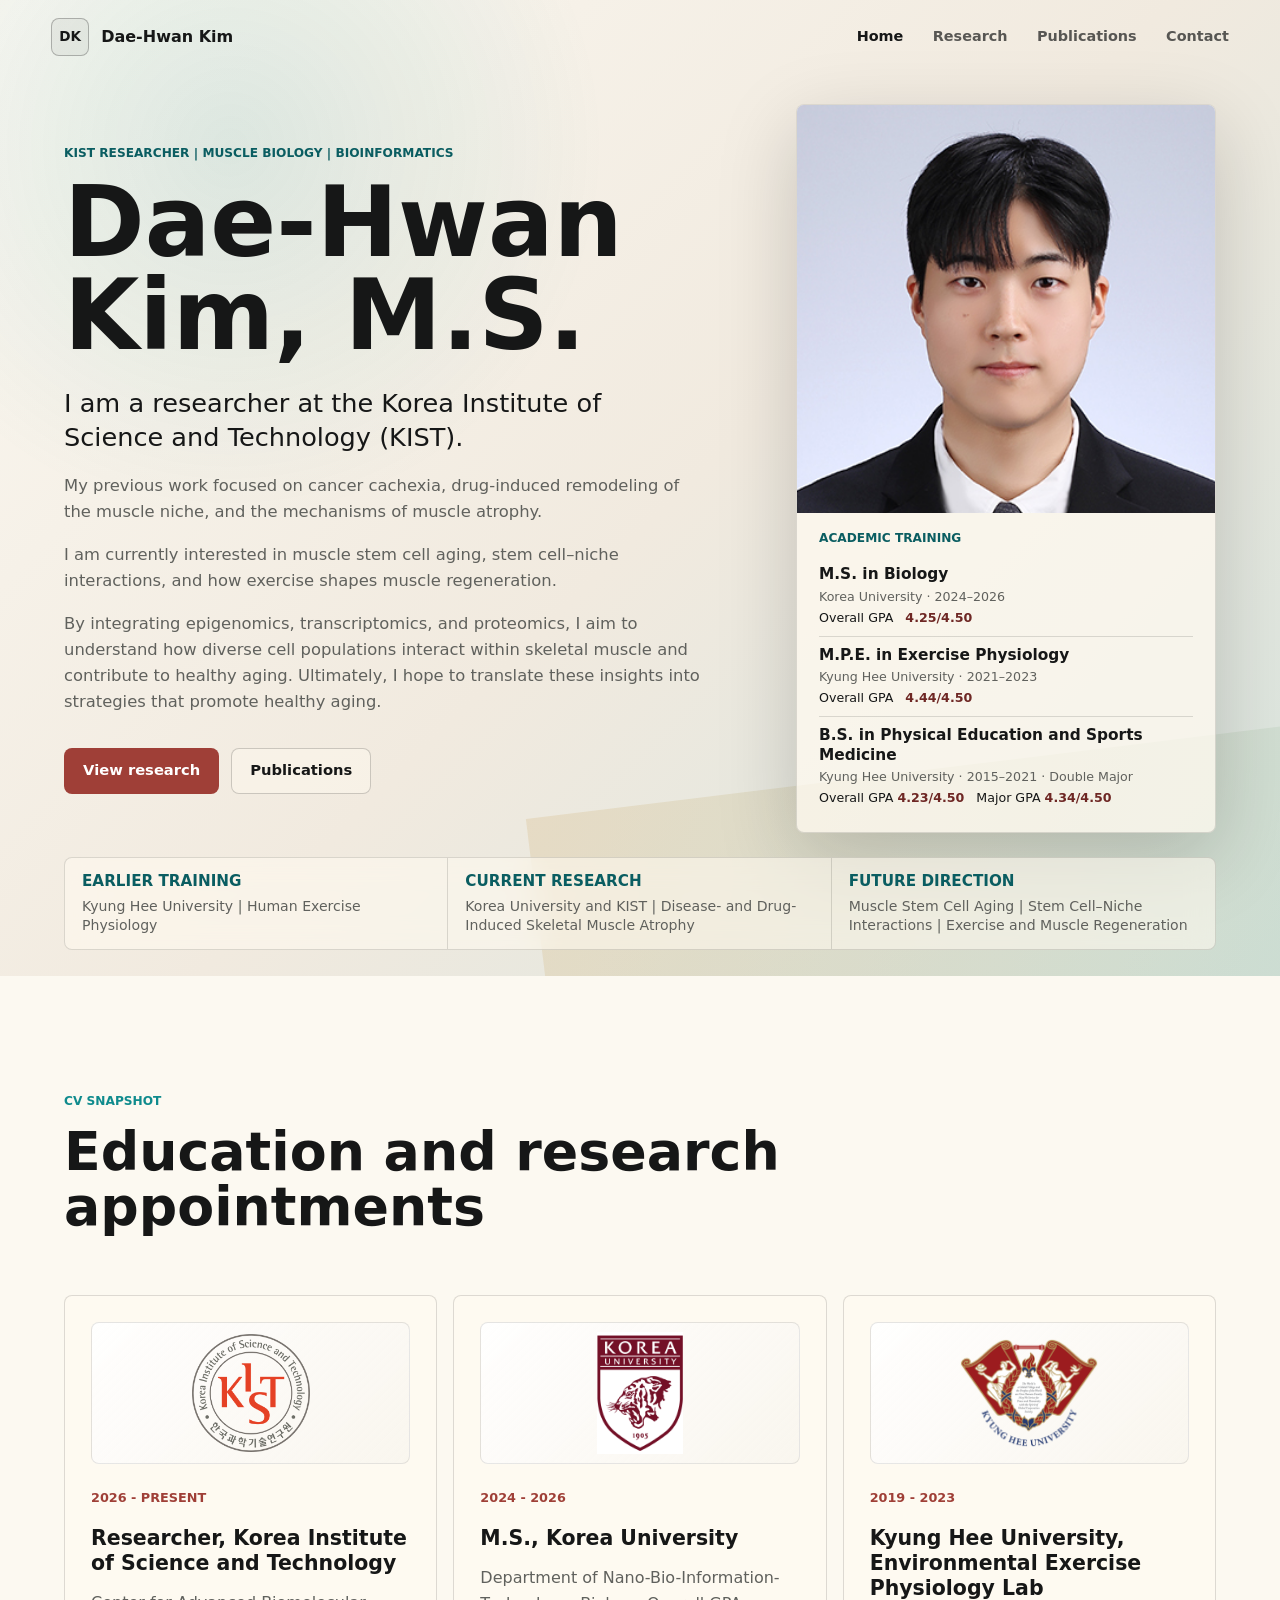
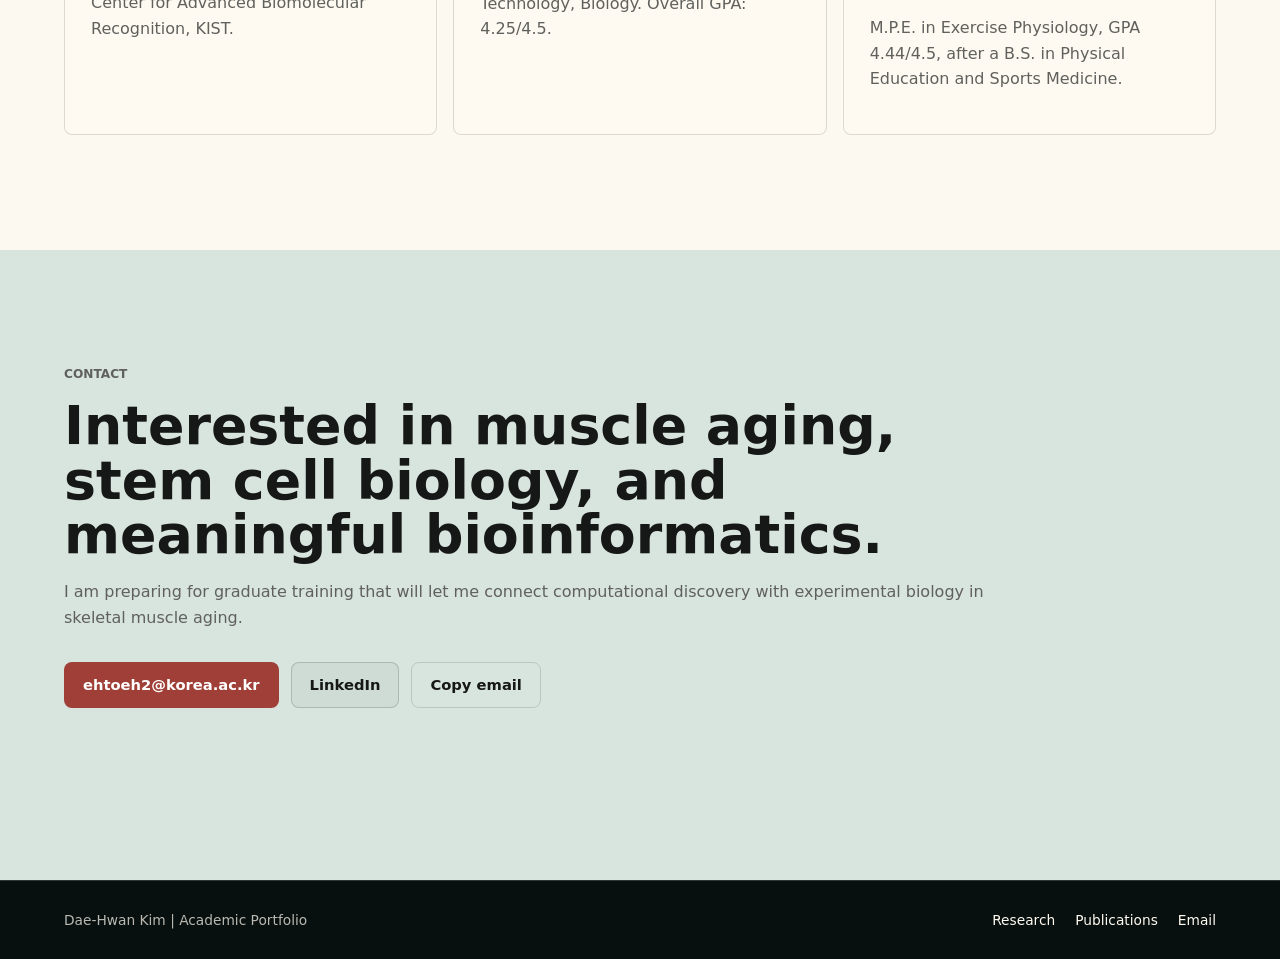
==== commit 4d38f013: "Split academic portfolio into three pages" ====
--- a/index.html
+++ b/index.html
@@ -3,25 +3,34 @@
   <head>
     <meta charset="utf-8">
     <meta name="viewport" content="width=device-width, initial-scale=1">
-    <title>Dae-Hwan Kim | Muscle Biology and Stem Cell Aging</title>
+    <title>Dae-Hwan Kim | Academic Profile</title>
     <meta
       name="description"
-      content="Academic homepage for Dae-Hwan Kim, a KIST researcher working across muscle biology, cancer cachexia, bioinformatics, exercise physiology, and muscle stem cell aging."
+      content="Academic profile of Dae-Hwan Kim, a KIST researcher working across muscle biology, bioinformatics, exercise physiology, and muscle stem cell aging."
     >
     <link rel="preload" as="image" href="assets/daehwan-kim-portrait.jpg">
-    <link rel="stylesheet" href="styles.css?v=20260801-research-progression">
+    <link rel="stylesheet" href="styles.css?v=20260804-multipage">
   </head>
-  <body>
+  <body class="page-home">
     <header class="site-header" data-header>
-      <a class="brand" href="#top" aria-label="Dae-Hwan Kim home">
+      <a class="brand" href="./" aria-label="Dae-Hwan Kim home">
         <span class="brand-mark">DK</span>
         <span>Dae-Hwan Kim</span>
       </a>
-      <nav class="nav-links" aria-label="Primary navigation">
-        <a href="#story">Story</a>
-        <a href="#research">Research</a>
-        <a href="#publications">Publications</a>
-        <a href="#toolkit">Toolkit</a>
+      <button
+        class="nav-toggle"
+        type="button"
+        aria-expanded="false"
+        aria-controls="primary-navigation"
+        data-nav-toggle
+      >
+        <span class="sr-only">Open navigation</span>
+        <span aria-hidden="true">&#9776;</span>
+      </button>
+      <nav id="primary-navigation" class="nav-links" aria-label="Primary navigation" data-nav>
+        <a href="./" aria-current="page">Home</a>
+        <a href="research/">Research</a>
+        <a href="publications/">Publications</a>
         <a href="#contact">Contact</a>
       </nav>
     </header>
@@ -49,13 +58,13 @@
               aging. Ultimately, I hope to translate these insights into strategies that promote
               healthy aging.
             </p>
-            <div class="hero-actions" aria-label="Page shortcuts">
-              <a class="button primary" href="#story">My path</a>
-              <a class="button secondary" href="#research">Research focus</a>
+            <div class="hero-actions" aria-label="Profile links">
+              <a class="button primary" href="research/">View research</a>
+              <a class="button secondary" href="publications/">Publications</a>
             </div>
           </div>
 
-          <aside class="hero-profile-card" aria-label="Profile summary">
+          <aside class="hero-profile-card" aria-label="Academic training summary">
             <figure class="portrait-frame">
               <img src="assets/daehwan-kim-portrait.jpg" alt="Portrait of Dae-Hwan Kim">
             </figure>
@@ -64,17 +73,17 @@
               <div class="profile-academics">
                 <div class="profile-degree">
                   <strong>M.S. in Biology</strong>
-                  <span class="profile-school">Korea University · 2024–2026</span>
+                  <span class="profile-school">Korea University · 2024&ndash;2026</span>
                   <span class="profile-gpa">Overall GPA <b>4.25/4.50</b></span>
                 </div>
                 <div class="profile-degree">
                   <strong>M.P.E. in Exercise Physiology</strong>
-                  <span class="profile-school">Kyung Hee University · 2021–2023</span>
+                  <span class="profile-school">Kyung Hee University · 2021&ndash;2023</span>
                   <span class="profile-gpa">Overall GPA <b>4.44/4.50</b></span>
                 </div>
                 <div class="profile-degree">
                   <strong>B.S. in Physical Education and Sports Medicine</strong>
-                  <span class="profile-school">Kyung Hee University · 2015–2021 · Double Major</span>
+                  <span class="profile-school">Kyung Hee University · 2015&ndash;2021 · Double Major</span>
                   <span class="profile-gpa">
                     <span>Overall GPA <b>4.23/4.50</b></span>
                     <span>Major GPA <b>4.34/4.50</b></span>
@@ -84,7 +93,8 @@
             </div>
           </aside>
         </div>
-        <aside class="hero-facts" aria-label="Profile facts">
+
+        <aside class="hero-facts" aria-label="Research trajectory">
           <div>
             <span class="fact-value">Earlier Training</span>
             <span class="fact-label">Kyung Hee University | Human Exercise Physiology</span>
@@ -105,384 +115,10 @@
         </aside>
       </section>
 
-      <section id="story" class="section story-section">
+      <section class="section education-section" aria-labelledby="training-heading">
         <div class="section-heading">
-          <p class="eyebrow">Two Beginnings</p>
-          <h2>Two starting points, one research journey</h2>
-          <p>
-            My research journey has been shaped by two distinct beginnings. It began in exercise
-            physiology, reached a turning point in biology, and has since continued along a new
-            path toward understanding muscle aging.
-          </p>
-        </div>
-
-        <div class="story-grid">
-          <article class="story-card">
-            <span class="story-index">Prelude I</span>
-            <h3>Kyung Hee University: Learning How the Body Responds to Stress</h3>
-            <p>
-              At the Environmental Exercise Physiology Lab, I built a foundation in physical
-              education, sports medicine, and exercise physiology. My research focused on human
-              physiology, spanning ischemic preconditioning, ambulatory blood pressure, breathing
-              resistance during exercise, cutaneous thermal sensitivity, and cold adaptation.
-            </p>
-            <p>
-              During this period, I published six journal articles, including first-author and
-              co-first-author papers. These experiences allowed me to develop skills across the full
-              research process&mdash;from participant management and experimental design to
-              statistical analysis, project coordination, and scientific writing.
-            </p>
-            <p class="story-question">
-              Yet through this work, a deeper scientific curiosity emerged. I wanted to move beyond
-              measuring physiological responses and understand, at the molecular level, why those
-              changes occur.
-            </p>
-          </article>
-
-          <article class="story-card emphasized">
-            <span class="story-index">Prelude II</span>
-            <h3>Korea University and KIST: Beyond Physiology, Into the Molecular World</h3>
-            <p>
-              My work at Korea University and KIST marked my entry into cellular and molecular
-              biology, with a primary focus on muscle atrophy.
-            </p>
-            <p>
-              By combining multi-omics analyses with experimental validation, I identified candidate
-              biomarkers associated with muscle wasting and investigated the molecular mechanisms
-              through which drugs reshape skeletal muscle and its surrounding microenvironment.
-            </p>
-            <p>
-              I also contributed to the development of 3D muscle-on-chip systems and various
-              organoid models, gaining a broader understanding of how cells organize into tissues
-              and interact with their local environment.
-            </p>
-            <div class="story-reflection">
-              <p>
-                Working across computational and experimental research taught me that skeletal muscle
-                remodeling emerges from interactions among diverse cell populations and the
-                surrounding niche.
-              </p>
-            </div>
-          </article>
-
-          <article class="story-card future">
-            <div class="future-heading">
-              <span class="story-index">Next chapter</span>
-              <h3>Muscle Stem Cell: Finding Biological Meaning in an Age of Data Abundance</h3>
-            </div>
-            <div class="future-copy">
-              <p>
-                This perspective has drawn me toward muscle stem cells, their interactions with the
-                surrounding niche, and how aging and exercise reshape their function and regenerative
-                capacity.
-              </p>
-              <p>
-                As multi-omics datasets continue to expand and AI-assisted analytical tools rapidly
-                evolve, the challenge is no longer simply to generate more data. It is to distinguish
-                signals with genuine biological meaning from the overwhelming volume of information.
-              </p>
-              <p>
-                My research vision is centered on integrating multi-omics analysis, data-driven
-                hypothesis generation, and experimental validation. By translating patterns in
-                complex datasets into testable biological insights, I ultimately aim to develop
-                strategies that promote healthy aging and extend healthspan.
-              </p>
-            </div>
-          </article>
-        </div>
-      </section>
-
-      <section id="research" class="section research-section">
-        <div class="section-heading">
-          <p class="eyebrow">Research focus</p>
-          <h2>Muscle biology with a data-to-mechanism mindset</h2>
-          <p>
-            The biology emphasis comes first: bioinformatics is the route for discovering stronger
-            biological hypotheses, not the final endpoint.
-          </p>
-        </div>
-
-        <div class="focus-grid">
-          <article class="focus-card focus-card--foundation">
-            <span class="focus-label">Exercise physiology</span>
-            <h3>Human Responses to Physiological Stress</h3>
-            <p>
-              Through controlled human studies, I examined how exercise, ischemic preconditioning,
-              breathing resistance, and thermal exposure shape cardiovascular, respiratory,
-              thermoregulatory, and perceptual responses.
-            </p>
-          </article>
-          <article class="focus-card focus-card--current">
-            <span class="focus-label">Computational biology</span>
-            <h3>Beyond Tools, Toward Biological Insight</h3>
-            <p>
-              I seek to understand the computational and statistical principles underlying
-              analytical methods and pipelines. This foundation helps me distinguish meaningful
-              signals in complex multi-omics data and translate them into testable mechanistic
-              hypotheses.
-            </p>
-          </article>
-          <article class="focus-card focus-card--current">
-            <span class="focus-label">Muscle wasting</span>
-            <h3>Cancer cachexia biology</h3>
-            <p>
-              Secreted biomarkers, inflammatory-catabolic remodeling, fibro-adipogenic progenitors,
-              type II myonuclei, and circulating protein signals.
-            </p>
-          </article>
-          <article class="focus-card focus-card--future">
-            <span class="focus-label">Stem cell aging</span>
-            <h3>Muscle stem cell function</h3>
-            <p>
-              Quiescence, activation, self-renewal, DNA repair, niche remodeling, and the
-              regenerative decline that emerges with aging.
-            </p>
-          </article>
-        </div>
-
-        <article class="future-focus-panel">
-          <div class="future-focus-copy">
-            <p class="eyebrow">Future research focus</p>
-            <h3>Muscle stem cell aging as the next biological question</h3>
-            <p>
-              I want to investigate how aging and exercise reshape the muscle stem cell niche,
-              quiescence, activation, DNA damage responses, and regenerative capacity.
-            </p>
-            <p>
-              The goal is to use complex aging datasets as a starting point for biological meaning:
-              not just to extract signals, but to decide which mechanisms deserve experimental
-              validation.
-            </p>
-          </div>
-          <figure class="future-focus-visual">
-            <img
-              src="assets/hero-muscle-stem-cell.png"
-              alt="Scientific illustration of skeletal muscle fibers and muscle stem cell biology"
-            >
-          </figure>
-        </article>
-
-        <figure class="model-figure">
-          <figcaption>
-            Working model for the review in progress: connect aging signals to muscle stem cell
-            state changes, then use omics to generate testable biology.
-          </figcaption>
-          <div class="model-flow" aria-label="Muscle stem cell aging working model">
-            <div class="model-node">
-              <span>Context</span>
-              <strong>Aging muscle niche</strong>
-              <p>Inflammation | ECM remodeling | metabolic stress | DNA damage</p>
-            </div>
-            <div class="model-arrow" aria-hidden="true"></div>
-            <div class="model-node central">
-              <span>Cell state</span>
-              <strong>Muscle stem cell behavior</strong>
-              <p>Quiescence | activation | self-renewal | differentiation</p>
-            </div>
-            <div class="model-arrow" aria-hidden="true"></div>
-            <div class="model-node">
-              <span>Outcome</span>
-              <strong>Regenerative capacity</strong>
-              <p>Repair quality | fiber integrity | functional recovery</p>
-            </div>
-          </div>
-          <div class="model-base">
-            <span>Public omics</span>
-            <span>Bioinformatic integration</span>
-            <span>Biological hypothesis</span>
-            <span>In vivo and in vitro validation</span>
-          </div>
-        </figure>
-
-        <div class="review-panel">
-          <div>
-            <p class="eyebrow">Review in progress</p>
-            <h3>Muscle stem cell aging and regenerative decline</h3>
-          </div>
-          <p>
-            Current reading anchors include the MuSC niche, hallmarks of stem cell aging, adult
-            stem cell quiescence, and muscle stem cell responses to comfort and stress. The review
-            direction fits the next step of my training: aging biology interpreted through both
-            computational and experimental evidence.
-          </p>
-        </div>
-      </section>
-
-      <section id="publications" class="section publications-section">
-        <div class="section-heading">
-          <p class="eyebrow">Publications</p>
-          <h2>Biology first, with exercise physiology as the foundation</h2>
-          <p>
-            The order reflects my current direction. KIST biology work is highlighted first, followed
-            by the Kyung Hee exercise physiology papers that formed my experimental foundation.
-          </p>
-        </div>
-
-        <div class="publication-group biology-group">
-          <div class="group-heading">
-            <span>Biology / KIST</span>
-            <strong>Current manuscript-stage work</strong>
-          </div>
-          <article class="publication-card featured-publication">
-            <div class="publication-meta">
-              <span>Working manuscript</span>
-              <span>Co-first author</span>
-              <span>2026</span>
-            </div>
-            <h3>
-              An integrated multi-omics and sensor framework identifies early detectable circulating
-              biomarkers in cancer cachexia
-            </h3>
-            <p>
-              Integrates skeletal muscle bulk RNA-seq, single-nucleus RNA-seq, and LC-MS/MS
-              proteomics to identify Serpina3n/SERPINA3 and Ctsl/CTSL as circulating,
-              muscle-associated biomarker candidates. The work links public dataset re-analysis,
-              cell-origin resolution, in vivo cachexia validation, serum proteomics, and sensitive
-              biosensor detection.
-            </p>
-          </article>
-        </div>
-
-        <div class="publication-group">
-          <div class="group-heading">
-            <span>Exercise Physiology / Kyung Hee</span>
-            <strong>Human physiology publications</strong>
-          </div>
-          <div class="publication-list">
-            <article class="publication-card">
-              <div class="publication-meta">
-                <span>Frontiers in Physiology</span>
-                <span>Co-first author</span>
-                <span>2024</span>
-              </div>
-              <h3>
-                Impact of ischemic preconditioning combined with aerobic exercise on 24-h ambulatory
-                blood pressure in men with prehypertension and stage 1 hypertension
-              </h3>
-              <a href="https://doi.org/10.3389/fphys.2024.1495648">DOI link</a>
-            </article>
-
-            <article class="publication-card">
-              <div class="publication-meta">
-                <span>Exercise Science</span>
-                <span>First author</span>
-                <span>2024</span>
-              </div>
-              <h3>
-                Exercise Does Not Prevent Thermoregulatory Adaptation to Cold Stress During the
-                Winter Season
-              </h3>
-              <a href="https://doi.org/10.15857/ksep.2024.00458">DOI link</a>
-            </article>
-
-            <article class="publication-card">
-              <div class="publication-meta">
-                <span>International Journal of Environmental Research and Public Health</span>
-                <span>Article</span>
-                <span>2023</span>
-              </div>
-              <h3>
-                A Single Bout of Remote Ischemic Preconditioning Suppresses Ischemia-Reperfusion
-                Injury in Asian Obese Young Men
-              </h3>
-              <a href="https://doi.org/10.3390/ijerph20053915">DOI link</a>
-            </article>
-
-            <article class="publication-card">
-              <div class="publication-meta">
-                <span>International Journal of Environmental Research and Public Health</span>
-                <span>Article</span>
-                <span>2023</span>
-              </div>
-              <h3>
-                Added Breathing Resistance during Exercise Impairs Pulmonary Ventilation and
-                Exaggerates Exercise-Induced Hypoxemia Leading to Impaired Aerobic Exercise
-                Performance
-              </h3>
-              <a href="https://doi.org/10.3390/ijerph20105757">DOI link</a>
-            </article>
-
-            <article class="publication-card">
-              <div class="publication-meta">
-                <span>Exercise Science</span>
-                <span>First author</span>
-                <span>2021</span>
-              </div>
-              <h3>
-                Effects of Local Cold and Heat Stimuli on Cutaneous Thermal Sensitivity and
-                Inter-Threshold Zone at Rest and During Exercise
-              </h3>
-              <a href="https://doi.org/10.15857/ksep.2021.00423">DOI link</a>
-            </article>
-
-            <article class="publication-card">
-              <div class="publication-meta">
-                <span>Korean Society of Living Environmental System</span>
-                <span>Article</span>
-                <span>2021</span>
-              </div>
-              <h3>
-                Assessment of Fit Factors between Different Shapes and Wearing Practices of
-                Filtering Facepiece Respirators
-              </h3>
-            </article>
-          </div>
-        </div>
-
-        <div class="conference-strip">
-          <span>Selected recent presentations</span>
-          <p>
-            Diagnostic platform for cancer cachexia: multi-omics based novel biomarker discovery
-            at BrainKorea 21 Lab-to-Life and the Korean Biochip Society, 2025.
-          </p>
-        </div>
-      </section>
-
-      <section id="toolkit" class="section toolkit-section">
-        <div class="section-heading">
-          <p class="eyebrow">Toolkit</p>
-          <h2>Wet-lab experience, computational analysis, and physiology training</h2>
-        </div>
-
-        <div class="toolkit-grid">
-          <article class="tool-card">
-            <h3>In silico</h3>
-            <ul>
-              <li>Linux, R, and Python</li>
-              <li>Bulk and single-cell transcriptome analysis</li>
-              <li>Spatial transcriptome analysis</li>
-              <li>LC-MS/MS proteomics analysis</li>
-              <li>Public repository re-analysis from GEO and ProteomeXchange</li>
-            </ul>
-          </article>
-
-          <article class="tool-card">
-            <h3>In vivo</h3>
-            <ul>
-              <li>Mouse preparation and handling</li>
-              <li>Retro-orbital blood collection</li>
-              <li>Xenograft and syngeneic mouse models</li>
-              <li>Bioluminescence imaging</li>
-              <li>Grip strength and longitudinal serum sampling workflows</li>
-            </ul>
-          </article>
-
-          <article class="tool-card">
-            <h3>In vitro</h3>
-            <ul>
-              <li>Fluorescence-activated cell sorting</li>
-              <li>Cas9 gene editing for knockout experiments</li>
-              <li>Cell culture and stem cell culture</li>
-              <li>FAP isolation and cell-origin validation workflows</li>
-            </ul>
-          </article>
-        </div>
-      </section>
-
-      <section class="section education-section" aria-label="Education and experience">
-        <div class="section-heading">
-          <p class="eyebrow">Training path</p>
-          <h2>Education and research appointments</h2>
+          <p class="eyebrow">CV Snapshot</p>
+          <h2 id="training-heading">Education and research appointments</h2>
         </div>
 
         <div class="timeline">
@@ -526,7 +162,12 @@
           </p>
           <div class="contact-actions">
             <a class="button primary" href="mailto:ehtoeh2@korea.ac.kr">ehtoeh2@korea.ac.kr</a>
-            <a class="button secondary" href="https://linkedin.com/in/daehwan-kim-16bbaa36a">LinkedIn</a>
+            <a
+              class="button secondary"
+              href="https://www.linkedin.com/in/daehwan-kim-16bbaa36a/"
+              target="_blank"
+              rel="noreferrer"
+            >LinkedIn</a>
             <button class="button ghost" type="button" data-copy-email>Copy email</button>
           </div>
           <p class="copy-status" data-copy-status role="status" aria-live="polite"></p>
@@ -534,6 +175,15 @@
       </section>
     </main>
 
-    <script src="script.js"></script>
+    <footer class="site-footer">
+      <span>Dae-Hwan Kim | Academic Portfolio</span>
+      <nav aria-label="Footer navigation">
+        <a href="research/">Research</a>
+        <a href="publications/">Publications</a>
+        <a href="mailto:ehtoeh2@korea.ac.kr">Email</a>
+      </nav>
+    </footer>
+
+    <script src="script.js?v=20260804-multipage"></script>
   </body>
 </html>
--- a/styles.css
+++ b/styles.css
@@ -38,6 +38,18 @@
   overflow: hidden;
 }
 
+.sr-only {
+  position: absolute;
+  width: 1px;
+  height: 1px;
+  padding: 0;
+  margin: -1px;
+  overflow: hidden;
+  clip: rect(0, 0, 0, 0);
+  white-space: nowrap;
+  border: 0;
+}
+
 a {
   color: inherit;
   text-decoration-thickness: 1px;
@@ -117,7 +129,7 @@
 }
 
 .nav-links a:hover,
-.nav-links a.active {
+.nav-links a[aria-current="page"] {
   color: var(--ink);
 }
 
@@ -126,7 +138,41 @@
 }
 
 .site-header.scrolled .nav-links a:hover,
-.site-header.scrolled .nav-links a.active {
+.site-header.scrolled .nav-links a[aria-current="page"] {
+  color: var(--ivory);
+}
+
+.nav-toggle {
+  display: none;
+  width: 40px;
+  height: 40px;
+  place-items: center;
+  border: 1px solid currentColor;
+  border-radius: 8px;
+  background: transparent;
+  color: inherit;
+  font: inherit;
+  font-size: 1.35rem;
+  line-height: 1;
+  cursor: pointer;
+}
+
+.page-publications .site-header:not(.scrolled) {
+  color: var(--ivory);
+}
+
+.page-publications .site-header:not(.scrolled) .brand-mark {
+  border-color: rgba(255, 250, 240, 0.45);
+  background: rgba(255, 250, 240, 0.08);
+  color: var(--ivory);
+}
+
+.page-publications .site-header:not(.scrolled) .nav-links a {
+  color: rgba(255, 250, 240, 0.76);
+}
+
+.page-publications .site-header:not(.scrolled) .nav-links a:hover,
+.page-publications .site-header:not(.scrolled) .nav-links a[aria-current="page"] {
   color: var(--ivory);
 }
 
@@ -141,6 +187,31 @@
     radial-gradient(circle at 18% 15%, rgba(15, 139, 141, 0.12), transparent 28%),
     linear-gradient(135deg, #fbf8f1 0%, #f1eadf 52%, #d8e4de 100%);
   color: var(--ink);
+}
+
+.page-intro {
+  padding: clamp(148px, 15vw, 190px) clamp(20px, 5vw, 72px) clamp(70px, 8vw, 110px);
+  border-bottom: 1px solid var(--line);
+  background: #eef0eb;
+}
+
+.page-intro-inner {
+  max-width: 1180px;
+}
+
+.page-intro h1 {
+  max-width: 14ch;
+  margin-bottom: 24px;
+  font-size: clamp(3.3rem, 6.8vw, 6.7rem);
+  line-height: 0.98;
+}
+
+.page-intro-lead {
+  max-width: 820px;
+  margin-bottom: 0;
+  color: var(--muted);
+  font-size: clamp(1.08rem, 1.6vw, 1.34rem);
+  line-height: 1.55;
 }
 
 .hero::before {
@@ -407,6 +478,34 @@
   border-right: 0;
 }
 
+@media (min-width: 861px) {
+  .page-home .hero {
+    padding-top: 104px;
+    padding-bottom: 26px;
+  }
+
+  .page-home .portrait-frame {
+    aspect-ratio: 4 / 3.9;
+  }
+
+  .page-home .academic-summary {
+    padding: 16px 22px;
+  }
+
+  .page-home .profile-degree {
+    padding-block: 9px;
+  }
+
+  .page-home .hero-facts {
+    margin-top: 24px;
+  }
+
+  .page-home .hero-facts div {
+    min-height: 88px;
+    padding: 14px 17px;
+  }
+}
+
 .fact-value,
 .fact-label {
   display: block;
@@ -798,6 +897,18 @@
 .publications-section {
   background: var(--deep-2);
   color: var(--ivory);
+}
+
+.page-section-first {
+  min-height: 100vh;
+  padding-top: clamp(150px, 14vw, 190px);
+}
+
+.publications-section .section-heading h1 {
+  max-width: 16ch;
+  margin-bottom: 22px;
+  font-size: clamp(3.1rem, 6.5vw, 6.5rem);
+  line-height: 0.98;
 }
 
 .publications-section .section-heading p:not(.eyebrow) {
@@ -995,6 +1106,37 @@
   font-weight: 760;
 }
 
+.site-footer {
+  display: flex;
+  align-items: center;
+  justify-content: space-between;
+  gap: 24px;
+  padding: 28px clamp(20px, 5vw, 72px);
+  border-top: 1px solid var(--line-dark);
+  background: var(--deep);
+  color: rgba(255, 250, 240, 0.72);
+  font-size: 0.86rem;
+}
+
+.site-footer nav {
+  display: flex;
+  flex-wrap: wrap;
+  gap: 20px;
+}
+
+.site-footer a {
+  color: var(--ivory);
+  text-decoration: none;
+}
+
+.site-footer a:hover {
+  text-decoration: underline;
+}
+
+.site-footer--dark {
+  background: var(--deep-2);
+}
+
 @media (max-width: 1100px) {
   .focus-grid,
   .toolkit-grid,
@@ -1017,12 +1159,51 @@
 
 @media (max-width: 860px) {
   .site-header {
-    position: absolute;
-    align-items: flex-start;
+    position: fixed;
+    align-items: center;
+  }
+
+  .nav-toggle {
+    display: grid;
   }
 
   .nav-links {
     display: none;
+    position: absolute;
+    top: calc(100% + 8px);
+    right: 18px;
+    left: 18px;
+    align-items: stretch;
+    flex-direction: column;
+    gap: 0;
+    padding: 8px;
+    border: 1px solid var(--line-dark);
+    border-radius: 8px;
+    background: rgba(7, 16, 15, 0.97);
+    box-shadow: 0 18px 44px rgba(10, 12, 12, 0.24);
+  }
+
+  .nav-links.open {
+    display: flex;
+  }
+
+  .nav-links a,
+  .site-header.scrolled .nav-links a,
+  .page-publications .site-header:not(.scrolled) .nav-links a {
+    padding: 11px 12px;
+    border-bottom: 1px solid var(--line-dark);
+    color: rgba(255, 250, 240, 0.76);
+  }
+
+  .nav-links a:last-child {
+    border-bottom: 0;
+  }
+
+  .nav-links a:hover,
+  .nav-links a[aria-current="page"],
+  .site-header.scrolled .nav-links a:hover,
+  .site-header.scrolled .nav-links a[aria-current="page"] {
+    color: var(--ivory);
   }
 
   .hero {
@@ -1147,6 +1328,14 @@
     align-items: start;
     flex-direction: column;
   }
+
+  .page-intro {
+    padding-top: 126px;
+  }
+
+  .page-section-first {
+    padding-top: 126px;
+  }
 }
 
 @media (max-width: 560px) {
@@ -1179,6 +1368,23 @@
 
   h1 {
     font-size: clamp(3.25rem, 18vw, 5.2rem);
+  }
+
+  .page-intro {
+    padding-right: 18px;
+    padding-bottom: 62px;
+    padding-left: 18px;
+  }
+
+  .page-intro h1,
+  .publications-section .section-heading h1 {
+    font-size: clamp(3rem, 15vw, 4.5rem);
+  }
+
+  .site-footer {
+    align-items: flex-start;
+    flex-direction: column;
+    padding-inline: 18px;
   }
 
   .publication-card,
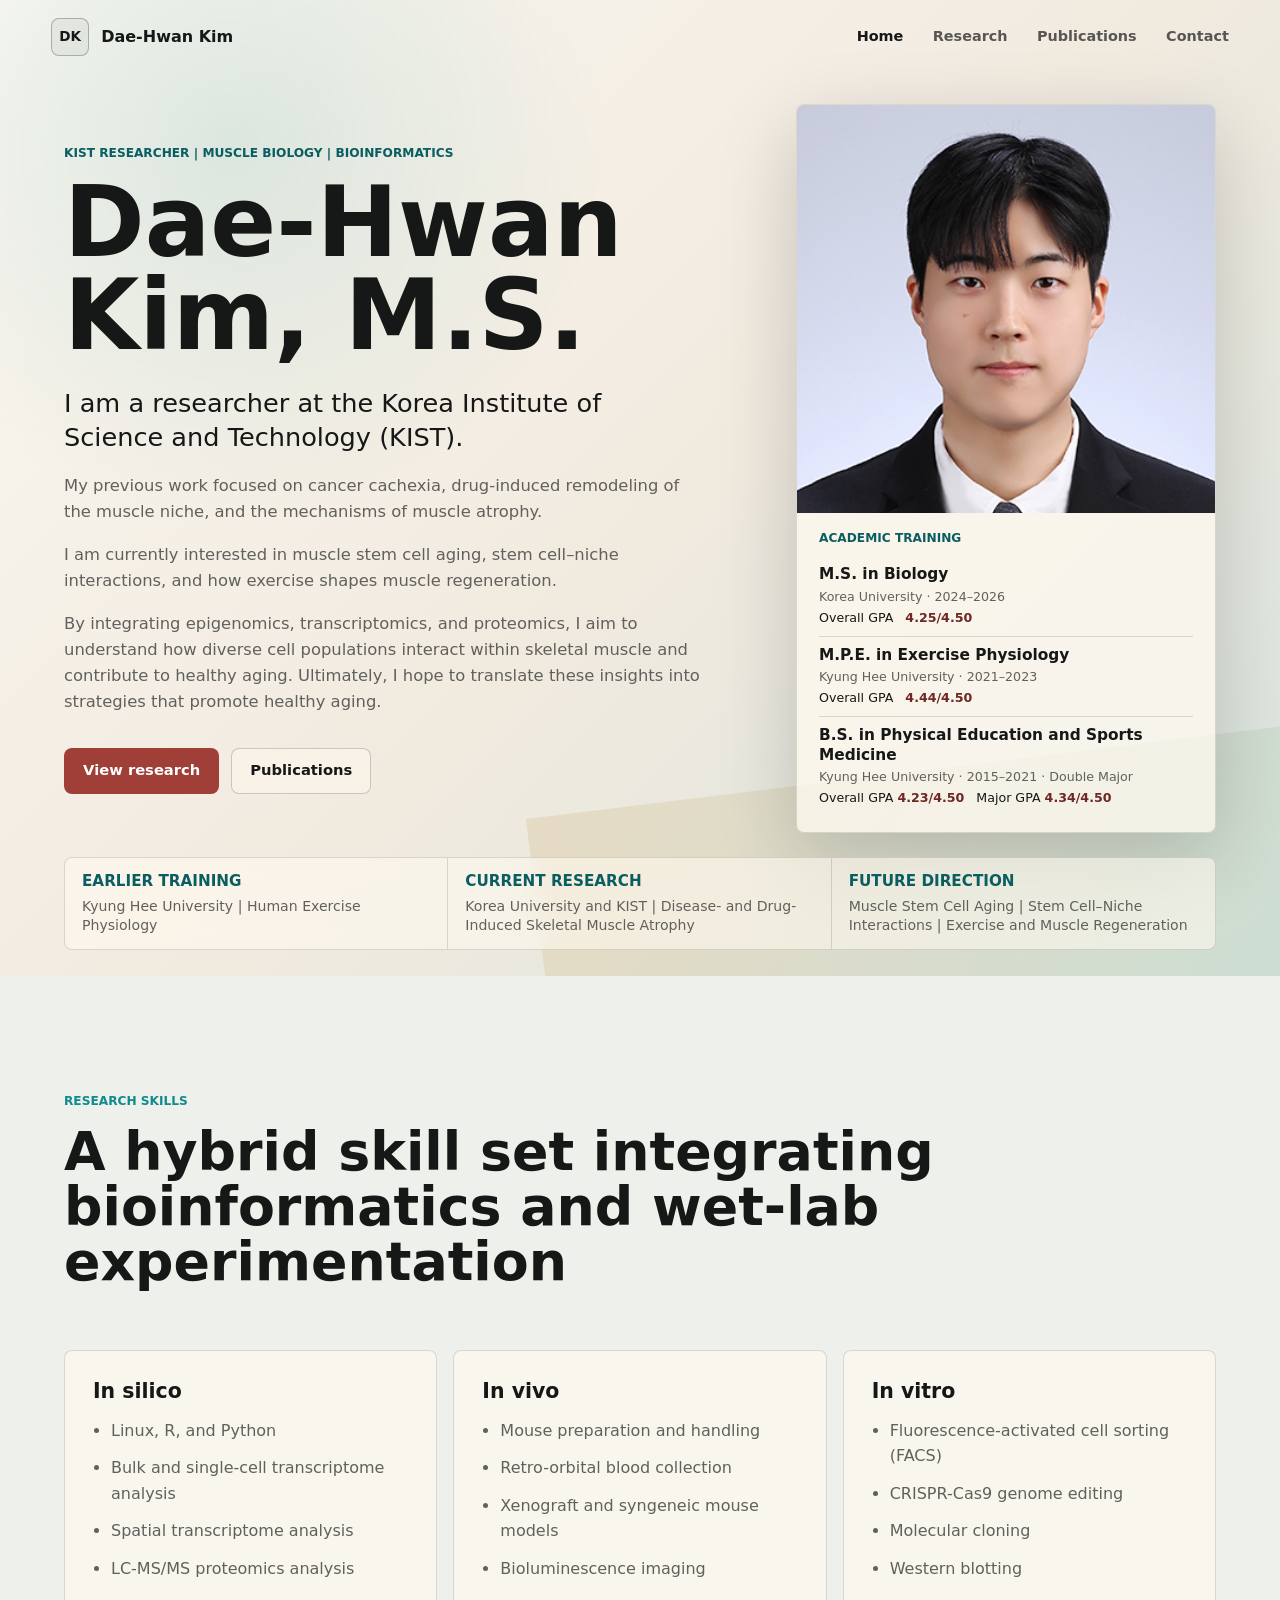
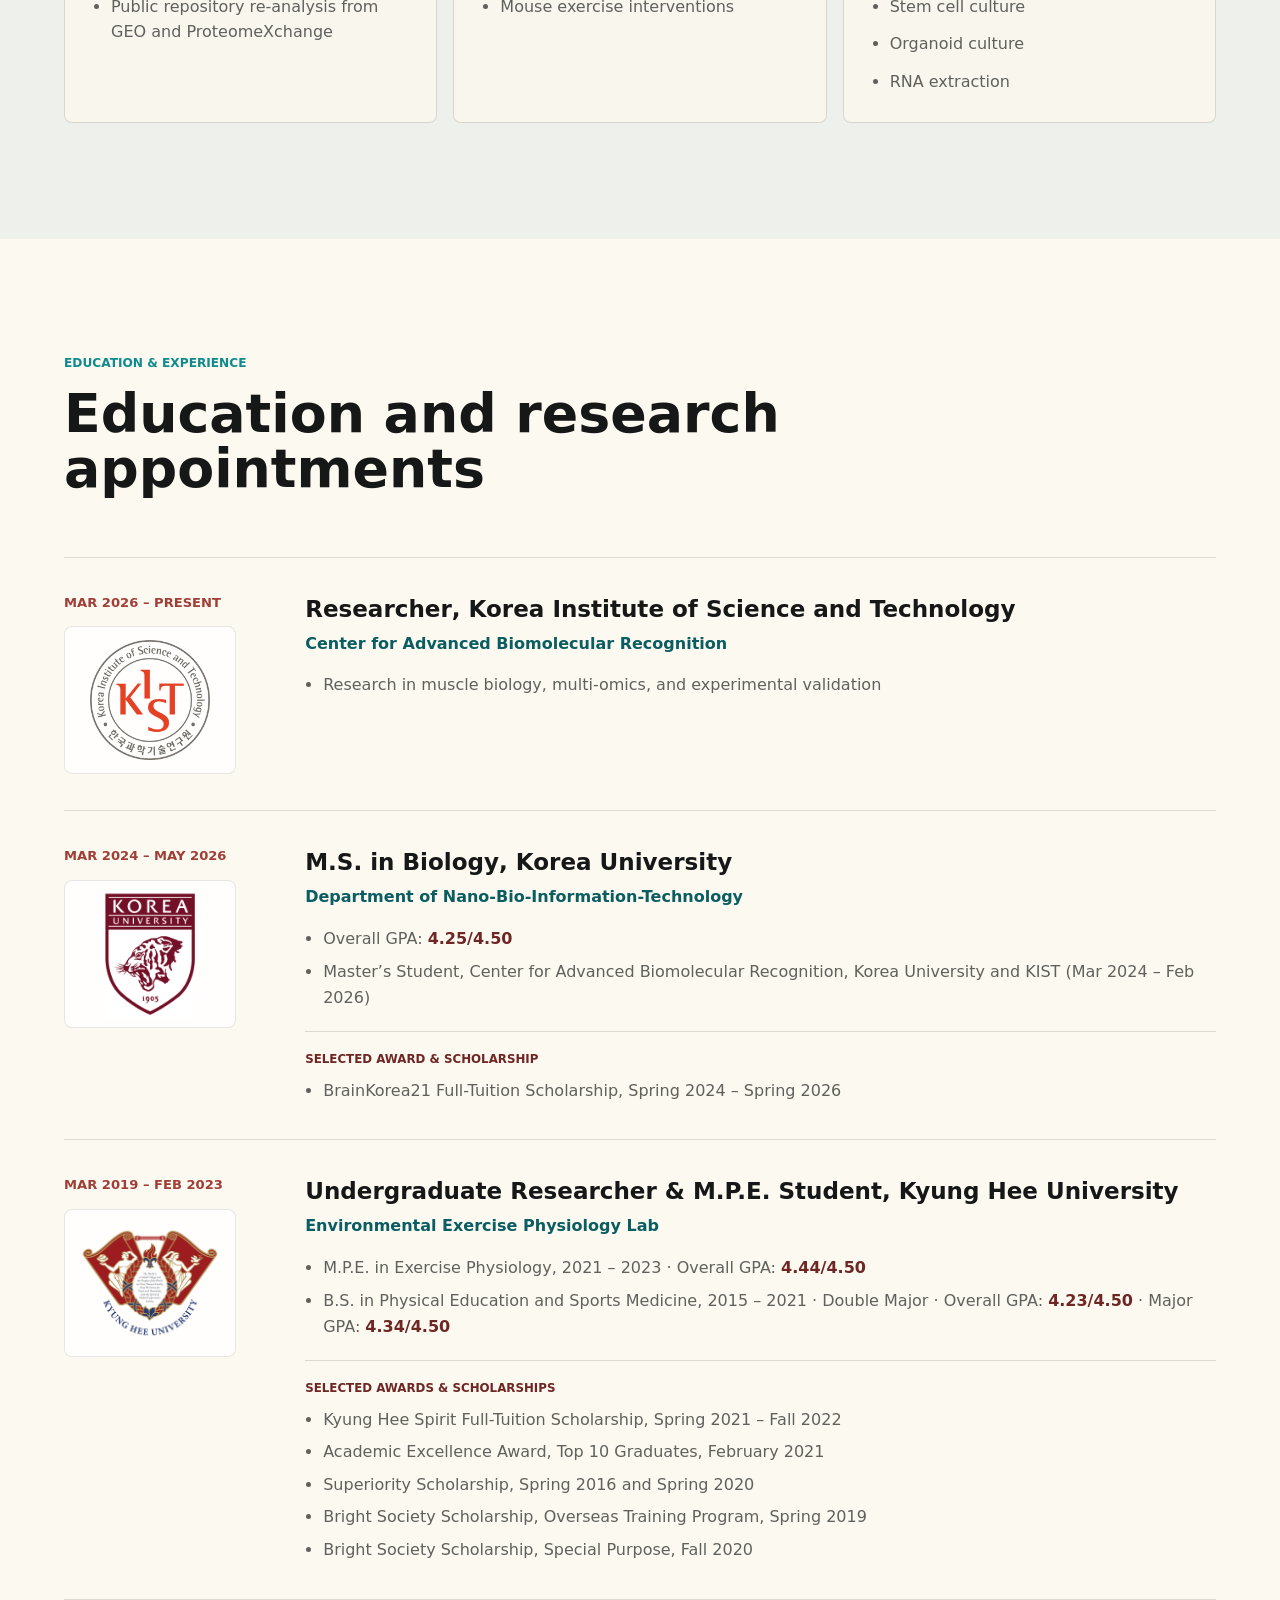
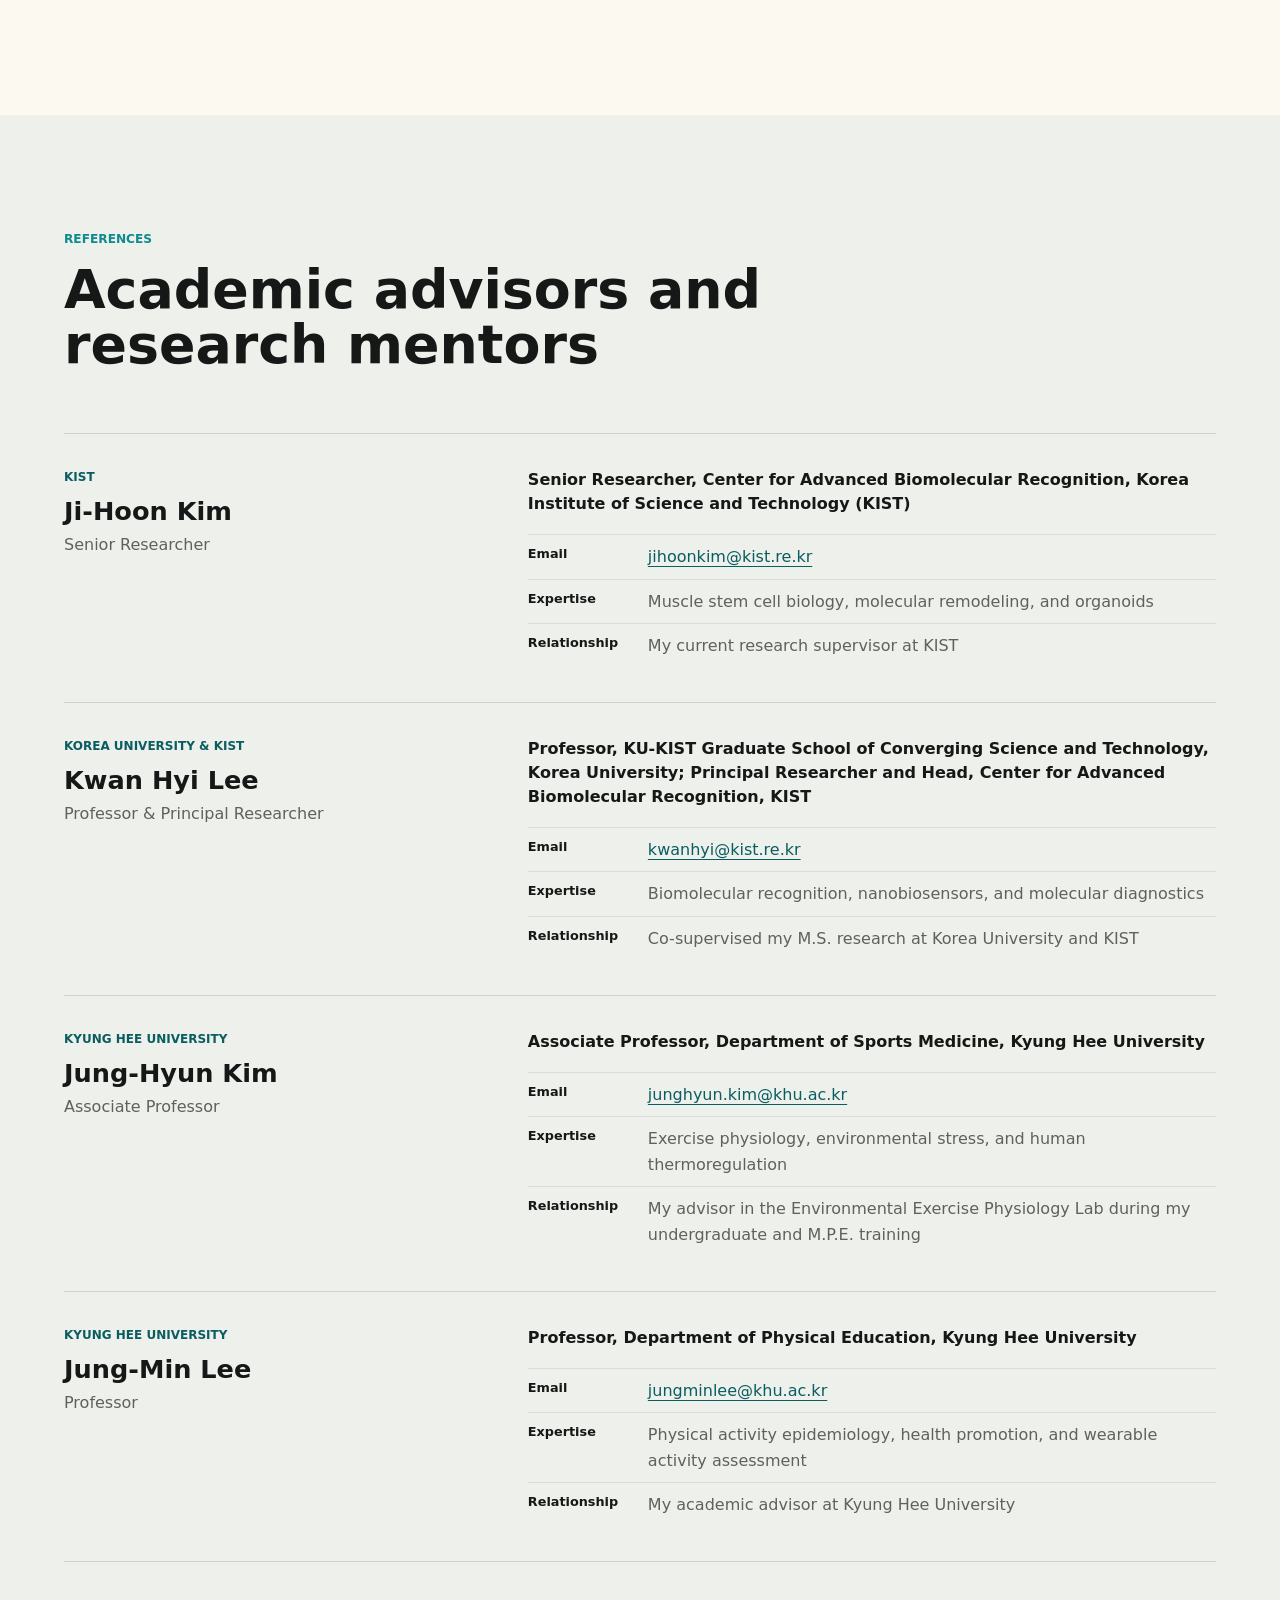
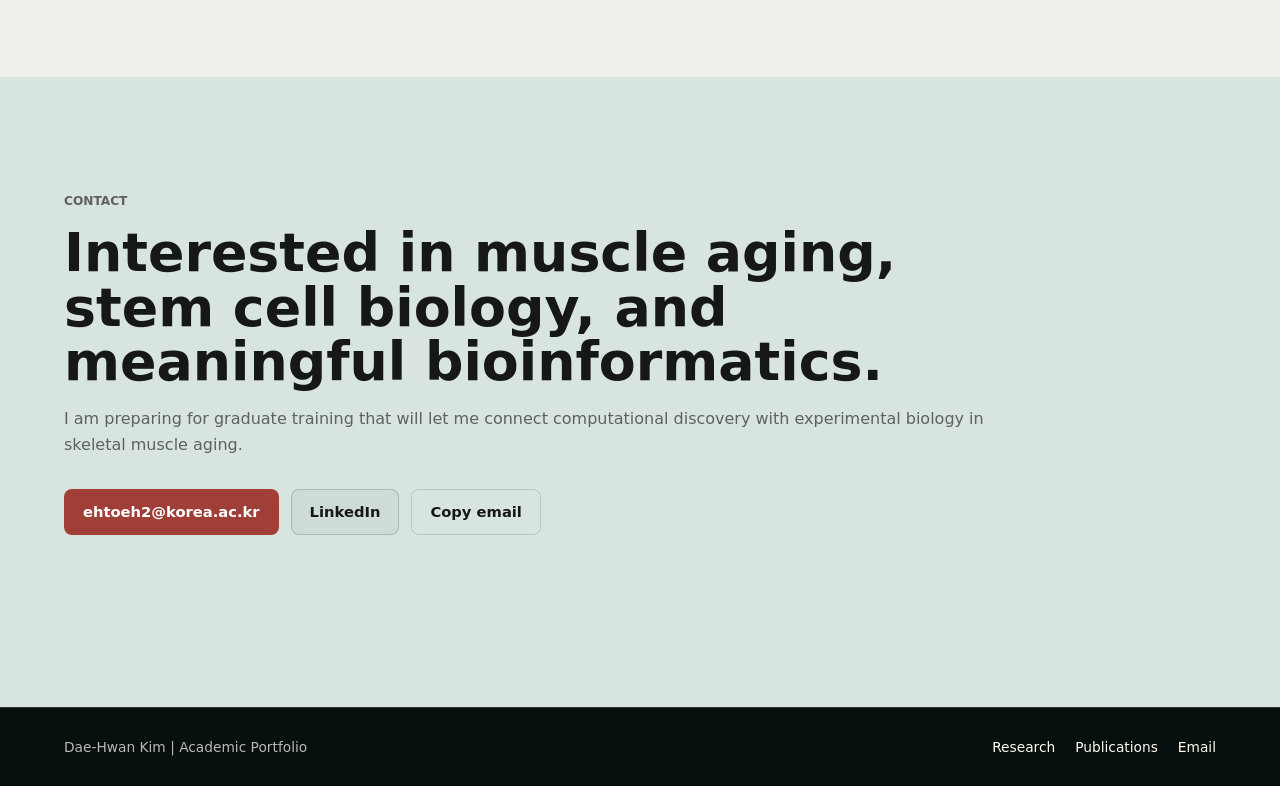
==== commit 21da5447: "Expand homepage CV and research skills" ====
--- a/index.html
+++ b/index.html
@@ -9,7 +9,7 @@
       content="Academic profile of Dae-Hwan Kim, a KIST researcher working across muscle biology, bioinformatics, exercise physiology, and muscle stem cell aging."
     >
     <link rel="preload" as="image" href="assets/daehwan-kim-portrait.jpg">
-    <link rel="stylesheet" href="styles.css?v=20260804-multipage">
+    <link rel="stylesheet" href="styles.css?v=20260804-home4">
   </head>
   <body class="page-home">
     <header class="site-header" data-header>
@@ -73,17 +73,19 @@
               <div class="profile-academics">
                 <div class="profile-degree">
                   <strong>M.S. in Biology</strong>
-                  <span class="profile-school">Korea University · 2024&ndash;2026</span>
+                  <span class="profile-school">Korea University &middot; 2024&ndash;2026</span>
                   <span class="profile-gpa">Overall GPA <b>4.25/4.50</b></span>
                 </div>
                 <div class="profile-degree">
                   <strong>M.P.E. in Exercise Physiology</strong>
-                  <span class="profile-school">Kyung Hee University · 2021&ndash;2023</span>
+                  <span class="profile-school">Kyung Hee University &middot; 2021&ndash;2023</span>
                   <span class="profile-gpa">Overall GPA <b>4.44/4.50</b></span>
                 </div>
                 <div class="profile-degree">
                   <strong>B.S. in Physical Education and Sports Medicine</strong>
-                  <span class="profile-school">Kyung Hee University · 2015&ndash;2021 · Double Major</span>
+                  <span class="profile-school">
+                    Kyung Hee University &middot; 2015&ndash;2021 &middot; Double Major
+                  </span>
                   <span class="profile-gpa">
                     <span>Overall GPA <b>4.23/4.50</b></span>
                     <span>Major GPA <b>4.34/4.50</b></span>
@@ -115,39 +117,253 @@
         </aside>
       </section>
 
+      <section id="methods" class="section home-toolkit-section" aria-labelledby="methods-heading">
+        <div class="section-heading">
+          <p class="eyebrow">Research Skills</p>
+          <h2 id="methods-heading">
+            A hybrid skill set integrating bioinformatics and wet-lab experimentation
+          </h2>
+        </div>
+
+        <div class="toolkit-grid">
+          <article class="tool-card">
+            <h3>In silico</h3>
+            <ul>
+              <li>Linux, R, and Python</li>
+              <li>Bulk and single-cell transcriptome analysis</li>
+              <li>Spatial transcriptome analysis</li>
+              <li>LC-MS/MS proteomics analysis</li>
+              <li>Public repository re-analysis from GEO and ProteomeXchange</li>
+            </ul>
+          </article>
+
+          <article class="tool-card">
+            <h3>In vivo</h3>
+            <ul>
+              <li>Mouse preparation and handling</li>
+              <li>Retro-orbital blood collection</li>
+              <li>Xenograft and syngeneic mouse models</li>
+              <li>Bioluminescence imaging</li>
+              <li>Mouse exercise interventions</li>
+            </ul>
+          </article>
+
+          <article class="tool-card">
+            <h3>In vitro</h3>
+            <ul>
+              <li>Fluorescence-activated cell sorting (FACS)</li>
+              <li>CRISPR-Cas9 genome editing</li>
+              <li>Molecular cloning</li>
+              <li>Western blotting</li>
+              <li>Stem cell culture</li>
+              <li>Organoid culture</li>
+              <li>RNA extraction</li>
+            </ul>
+          </article>
+        </div>
+      </section>
+
       <section class="section education-section" aria-labelledby="training-heading">
         <div class="section-heading">
-          <p class="eyebrow">CV Snapshot</p>
+          <p class="eyebrow">Education &amp; Experience</p>
           <h2 id="training-heading">Education and research appointments</h2>
         </div>
 
-        <div class="timeline">
-          <article>
-            <div class="timeline-logo logo-kist">
+        <div class="appointment-list">
+          <article class="appointment-item">
+            <time class="appointment-period">Mar 2026 &ndash; Present</time>
+            <div class="appointment-logo logo-kist">
               <img src="assets/logo-kist.png" alt="KIST logo">
             </div>
-            <time>2026 - Present</time>
-            <h3>Researcher, Korea Institute of Science and Technology</h3>
-            <p>Center for Advanced Biomolecular Recognition, KIST.</p>
-          </article>
-          <article>
-            <div class="timeline-logo logo-korea">
+            <div class="appointment-details">
+              <h3><strong>Researcher</strong>, Korea Institute of Science and Technology</h3>
+              <p class="appointment-unit">Center for Advanced Biomolecular Recognition</p>
+              <ul class="appointment-notes">
+                <li>Research in muscle biology, multi-omics, and experimental validation</li>
+              </ul>
+            </div>
+          </article>
+
+          <article class="appointment-item">
+            <time class="appointment-period">Mar 2024 &ndash; May 2026</time>
+            <div class="appointment-logo logo-korea">
               <img src="assets/logo-korea-university.png" alt="Korea University logo">
             </div>
-            <time>2024 - 2026</time>
-            <h3>M.S., Korea University</h3>
-            <p>Department of Nano-Bio-Information-Technology, Biology. Overall GPA: 4.25/4.5.</p>
-          </article>
-          <article>
-            <div class="timeline-logo logo-kyunghee">
+            <div class="appointment-details">
+              <h3><strong>M.S. in Biology</strong>, Korea University</h3>
+              <p class="appointment-unit">Department of Nano-Bio-Information-Technology</p>
+              <ul class="appointment-notes">
+                <li>Overall GPA: <strong>4.25/4.50</strong></li>
+                <li>
+                  Master&rsquo;s Student, Center for Advanced Biomolecular Recognition, Korea
+                  University and KIST (Mar 2024 &ndash; Feb 2026)
+                </li>
+              </ul>
+              <div class="appointment-awards">
+                <span>Selected award &amp; scholarship</span>
+                <ul>
+                  <li>BrainKorea21 Full-Tuition Scholarship, Spring 2024 &ndash; Spring 2026</li>
+                </ul>
+              </div>
+            </div>
+          </article>
+
+          <article class="appointment-item">
+            <time class="appointment-period">Mar 2019 &ndash; Feb 2023</time>
+            <div class="appointment-logo logo-kyunghee">
               <img src="assets/logo-kyung-hee.png" alt="Kyung Hee University logo">
             </div>
-            <time>2019 - 2023</time>
-            <h3>Kyung Hee University, Environmental Exercise Physiology Lab</h3>
-            <p>
-              M.P.E. in Exercise Physiology, GPA 4.44/4.5, after a B.S. in Physical Education and
-              Sports Medicine.
-            </p>
+            <div class="appointment-details">
+              <h3><strong>Undergraduate Researcher &amp; M.P.E. Student</strong>, Kyung Hee University</h3>
+              <p class="appointment-unit">Environmental Exercise Physiology Lab</p>
+              <ul class="appointment-notes">
+                <li>
+                  M.P.E. in Exercise Physiology, 2021 &ndash; 2023 &middot; Overall GPA:
+                  <strong>4.44/4.50</strong>
+                </li>
+                <li>
+                  B.S. in Physical Education and Sports Medicine, 2015 &ndash; 2021 &middot; Double
+                  Major &middot; Overall GPA: <strong>4.23/4.50</strong> &middot; Major GPA:
+                  <strong>4.34/4.50</strong>
+                </li>
+              </ul>
+              <div class="appointment-awards">
+                <span>Selected awards &amp; scholarships</span>
+                <ul>
+                  <li>Kyung Hee Spirit Full-Tuition Scholarship, Spring 2021 &ndash; Fall 2022</li>
+                  <li>Academic Excellence Award, Top 10 Graduates, February 2021</li>
+                  <li>Superiority Scholarship, Spring 2016 and Spring 2020</li>
+                  <li>Bright Society Scholarship, Overseas Training Program, Spring 2019</li>
+                  <li>Bright Society Scholarship, Special Purpose, Fall 2020</li>
+                </ul>
+              </div>
+            </div>
+          </article>
+        </div>
+      </section>
+
+      <section id="references" class="section references-section" aria-labelledby="references-heading">
+        <div class="section-heading">
+          <p class="eyebrow">References</p>
+          <h2 id="references-heading">Academic advisors and research mentors</h2>
+        </div>
+
+        <div class="reference-list">
+          <article class="reference-item">
+            <div class="reference-identity">
+              <span class="reference-affiliation">KIST</span>
+              <h3>Ji-Hoon Kim</h3>
+              <p>Senior Researcher</p>
+            </div>
+            <div class="reference-details">
+              <p class="reference-role">
+                Senior Researcher, Center for Advanced Biomolecular Recognition, Korea Institute
+                of Science and Technology (KIST)
+              </p>
+              <dl>
+                <div>
+                  <dt>Email</dt>
+                  <dd><a href="mailto:jihoonkim@kist.re.kr">jihoonkim@kist.re.kr</a></dd>
+                </div>
+                <div>
+                  <dt>Expertise</dt>
+                  <dd>Muscle stem cell biology, molecular remodeling, and organoids</dd>
+                </div>
+                <div>
+                  <dt>Relationship</dt>
+                  <dd>My current research supervisor at KIST</dd>
+                </div>
+              </dl>
+            </div>
+          </article>
+
+          <article class="reference-item">
+            <div class="reference-identity">
+              <span class="reference-affiliation">Korea University &amp; KIST</span>
+              <h3>Kwan Hyi Lee</h3>
+              <p>Professor &amp; Principal Researcher</p>
+            </div>
+            <div class="reference-details">
+              <p class="reference-role">
+                Professor, KU-KIST Graduate School of Converging Science and Technology, Korea
+                University; Principal Researcher and Head, Center for Advanced Biomolecular
+                Recognition, KIST
+              </p>
+              <dl>
+                <div>
+                  <dt>Email</dt>
+                  <dd><a href="mailto:kwanhyi@kist.re.kr">kwanhyi@kist.re.kr</a></dd>
+                </div>
+                <div>
+                  <dt>Expertise</dt>
+                  <dd>Biomolecular recognition, nanobiosensors, and molecular diagnostics</dd>
+                </div>
+                <div>
+                  <dt>Relationship</dt>
+                  <dd>Co-supervised my M.S. research at Korea University and KIST</dd>
+                </div>
+              </dl>
+            </div>
+          </article>
+
+          <article class="reference-item">
+            <div class="reference-identity">
+              <span class="reference-affiliation">Kyung Hee University</span>
+              <h3>Jung-Hyun Kim</h3>
+              <p>Associate Professor</p>
+            </div>
+            <div class="reference-details">
+              <p class="reference-role">
+                Associate Professor, Department of Sports Medicine, Kyung Hee University
+              </p>
+              <dl>
+                <div>
+                  <dt>Email</dt>
+                  <dd><a href="mailto:junghyun.kim@khu.ac.kr">junghyun.kim@khu.ac.kr</a></dd>
+                </div>
+                <div>
+                  <dt>Expertise</dt>
+                  <dd>Exercise physiology, environmental stress, and human thermoregulation</dd>
+                </div>
+                <div>
+                  <dt>Relationship</dt>
+                  <dd>
+                    My advisor in the Environmental Exercise Physiology Lab during my
+                    undergraduate and M.P.E. training
+                  </dd>
+                </div>
+              </dl>
+            </div>
+          </article>
+
+          <article class="reference-item">
+            <div class="reference-identity">
+              <span class="reference-affiliation">Kyung Hee University</span>
+              <h3>Jung-Min Lee</h3>
+              <p>Professor</p>
+            </div>
+            <div class="reference-details">
+              <p class="reference-role">
+                Professor, Department of Physical Education, Kyung Hee University
+              </p>
+              <dl>
+                <div>
+                  <dt>Email</dt>
+                  <dd><a href="mailto:jungminlee@khu.ac.kr">jungminlee@khu.ac.kr</a></dd>
+                </div>
+                <div>
+                  <dt>Expertise</dt>
+                  <dd>
+                    Physical activity epidemiology, health promotion, and wearable activity
+                    assessment
+                  </dd>
+                </div>
+                <div>
+                  <dt>Relationship</dt>
+                  <dd>My academic advisor at Kyung Hee University</dd>
+                </div>
+              </dl>
+            </div>
           </article>
         </div>
       </section>
--- a/styles.css
+++ b/styles.css
@@ -541,6 +541,10 @@
   font-size: clamp(1rem, 1.35vw, 1.17rem);
 }
 
+.home-toolkit-section {
+  background: #eef0eb;
+}
+
 .story-section,
 .toolkit-section {
   background: var(--paper);
@@ -1080,6 +1084,194 @@
   font-size: 0.8rem;
   font-weight: 850;
   text-transform: uppercase;
+}
+
+.appointment-list {
+  border-bottom: 1px solid var(--line);
+}
+
+.appointment-item {
+  display: grid;
+  grid-template-columns: 190px minmax(0, 1fr);
+  grid-template-rows: auto 1fr;
+  gap: 14px clamp(28px, 4vw, 58px);
+  align-items: start;
+  padding: 36px 0;
+  border-top: 1px solid var(--line);
+}
+
+.appointment-logo {
+  grid-column: 1;
+  grid-row: 2;
+  display: flex;
+  width: 172px;
+  min-height: 148px;
+  align-items: center;
+  justify-content: center;
+  border: 1px solid rgba(22, 23, 23, 0.1);
+  border-radius: 8px;
+  background: rgba(255, 255, 255, 0.76);
+}
+
+.appointment-logo img {
+  display: block;
+  max-width: 88%;
+  max-height: 124px;
+  object-fit: contain;
+}
+
+.appointment-logo.logo-kist img {
+  max-width: 120px;
+  max-height: 120px;
+}
+
+.appointment-logo.logo-korea img {
+  max-width: 96px;
+  max-height: 128px;
+}
+
+.appointment-logo.logo-kyunghee img {
+  max-width: 150px;
+  max-height: 116px;
+}
+
+.appointment-period {
+  grid-column: 1;
+  grid-row: 1;
+  color: var(--red);
+  font-size: 0.82rem;
+  font-weight: 850;
+  line-height: 1.4;
+  text-transform: uppercase;
+}
+
+.appointment-details {
+  grid-column: 2;
+  grid-row: 1 / span 2;
+  padding-top: 1px;
+}
+
+.appointment-details h3 {
+  margin-bottom: 8px;
+  font-size: clamp(1.2rem, 1.8vw, 1.55rem);
+}
+
+.appointment-details h3 strong {
+  font-weight: 880;
+}
+
+.appointment-unit {
+  margin-bottom: 16px;
+  color: var(--teal-dark) !important;
+  font-weight: 720;
+}
+
+.appointment-notes {
+  display: grid;
+  gap: 8px;
+  margin: 0;
+  padding-left: 18px;
+  color: var(--muted);
+}
+
+.appointment-notes strong {
+  color: var(--red-dark);
+}
+
+.appointment-awards {
+  margin-top: 20px;
+  padding-top: 18px;
+  border-top: 1px solid var(--line);
+}
+
+.appointment-awards > span {
+  display: block;
+  margin-bottom: 9px;
+  color: var(--red-dark);
+  font-size: 0.74rem;
+  font-weight: 850;
+  text-transform: uppercase;
+}
+
+.appointment-awards ul {
+  display: grid;
+  gap: 7px;
+  margin: 0;
+  padding-left: 18px;
+  color: var(--muted);
+}
+
+.references-section {
+  background: #eef0eb;
+}
+
+.reference-list {
+  border-bottom: 1px solid var(--line);
+}
+
+.reference-item {
+  display: grid;
+  grid-template-columns: minmax(230px, 0.72fr) minmax(0, 1.28fr);
+  gap: clamp(32px, 6vw, 88px);
+  align-items: start;
+  padding: 34px 0;
+  border-top: 1px solid var(--line);
+}
+
+.reference-affiliation {
+  display: block;
+  margin-bottom: 9px;
+  color: var(--teal-dark);
+  font-size: 0.75rem;
+  font-weight: 850;
+  text-transform: uppercase;
+}
+
+.reference-identity h3 {
+  margin-bottom: 5px;
+  font-size: clamp(1.28rem, 2vw, 1.68rem);
+}
+
+.reference-identity p,
+.reference-role {
+  margin: 0;
+  color: var(--muted);
+}
+
+.reference-role {
+  max-width: 760px;
+  color: var(--ink);
+  font-weight: 680;
+  line-height: 1.5;
+}
+
+.reference-details dl {
+  margin: 18px 0 0;
+}
+
+.reference-details dl div {
+  display: grid;
+  grid-template-columns: 104px minmax(0, 1fr);
+  gap: 16px;
+  padding: 9px 0;
+  border-top: 1px solid rgba(22, 23, 23, 0.09);
+}
+
+.reference-details dt {
+  color: var(--ink);
+  font-size: 0.8rem;
+  font-weight: 820;
+}
+
+.reference-details dd {
+  min-width: 0;
+  margin: 0;
+  color: var(--muted);
+}
+
+.reference-details a {
+  color: var(--teal-dark);
+  overflow-wrap: anywhere;
 }
 
 .contact-section {
@@ -1282,6 +1474,48 @@
     margin-top: 2px;
   }
 
+  .appointment-item {
+    grid-template-columns: 132px minmax(0, 1fr);
+    gap: 12px 24px;
+  }
+
+  .appointment-logo {
+    grid-column: 1;
+    grid-row: 2;
+    width: 124px;
+    min-height: 112px;
+  }
+
+  .appointment-logo.logo-kist img {
+    max-width: 86px;
+    max-height: 86px;
+  }
+
+  .appointment-logo.logo-korea img {
+    max-width: 68px;
+    max-height: 90px;
+  }
+
+  .appointment-logo.logo-kyunghee img {
+    max-width: 108px;
+    max-height: 84px;
+  }
+
+  .appointment-period {
+    grid-column: 1;
+    grid-row: 1;
+  }
+
+  .appointment-details {
+    grid-column: 2;
+    grid-row: 1 / span 2;
+  }
+
+  .reference-item {
+    grid-template-columns: 1fr;
+    gap: 20px;
+  }
+
   .hero-facts div {
     border-right: 0;
     border-bottom: 1px solid var(--line);
@@ -1394,4 +1628,54 @@
   .story-card {
     padding: 22px;
   }
-}
+
+  .appointment-item {
+    grid-template-columns: 96px minmax(0, 1fr);
+    gap: 10px 16px;
+    padding-block: 26px;
+  }
+
+  .appointment-logo {
+    width: 90px;
+    min-height: 88px;
+  }
+
+  .appointment-logo.logo-kist img {
+    max-width: 64px;
+    max-height: 64px;
+  }
+
+  .appointment-logo.logo-korea img {
+    max-width: 52px;
+    max-height: 68px;
+  }
+
+  .appointment-logo.logo-kyunghee img {
+    max-width: 78px;
+    max-height: 60px;
+  }
+
+  .appointment-period {
+    font-size: 0.72rem;
+  }
+
+  .appointment-details h3 {
+    font-size: 1.08rem;
+  }
+
+  .appointment-unit,
+  .appointment-notes,
+  .appointment-awards ul {
+    font-size: 0.88rem;
+  }
+
+  .reference-item {
+    padding-block: 28px;
+  }
+
+  .reference-details dl div {
+    grid-template-columns: 1fr;
+    gap: 2px;
+    padding-block: 11px;
+  }
+}
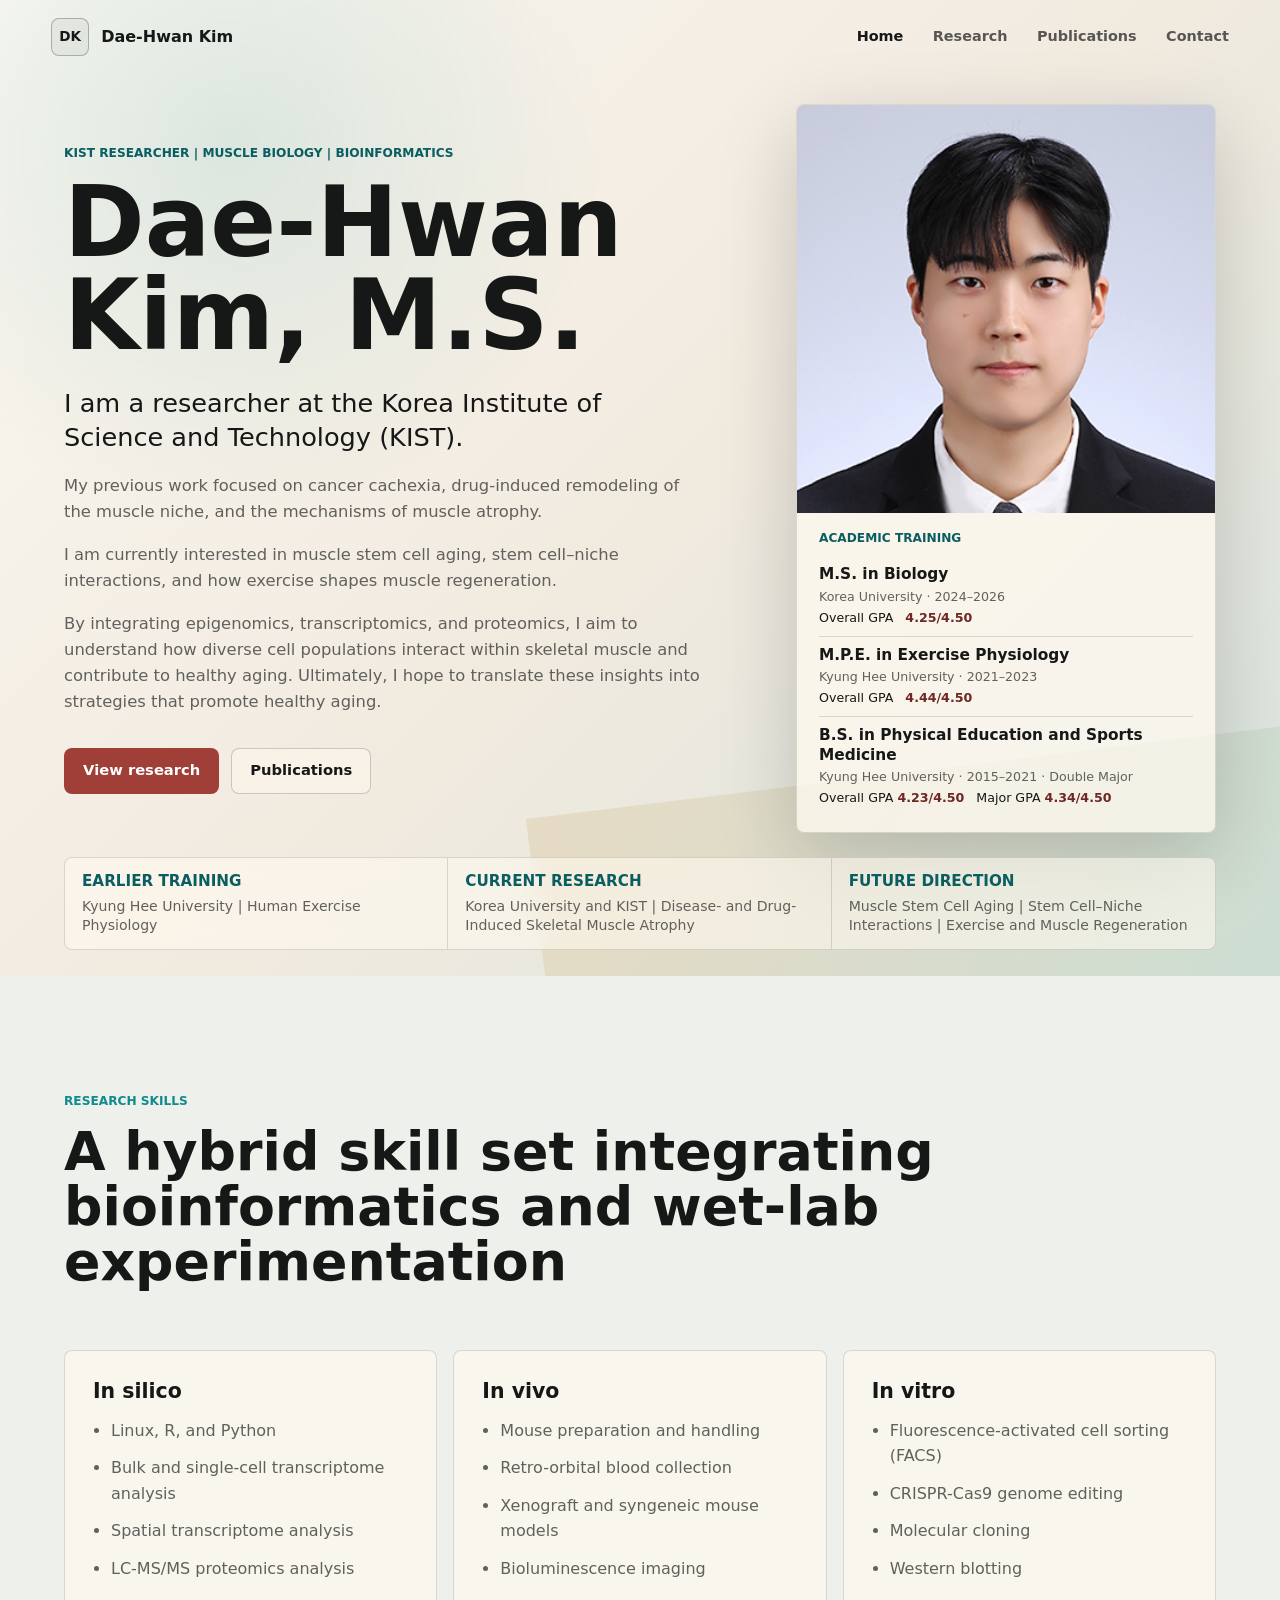
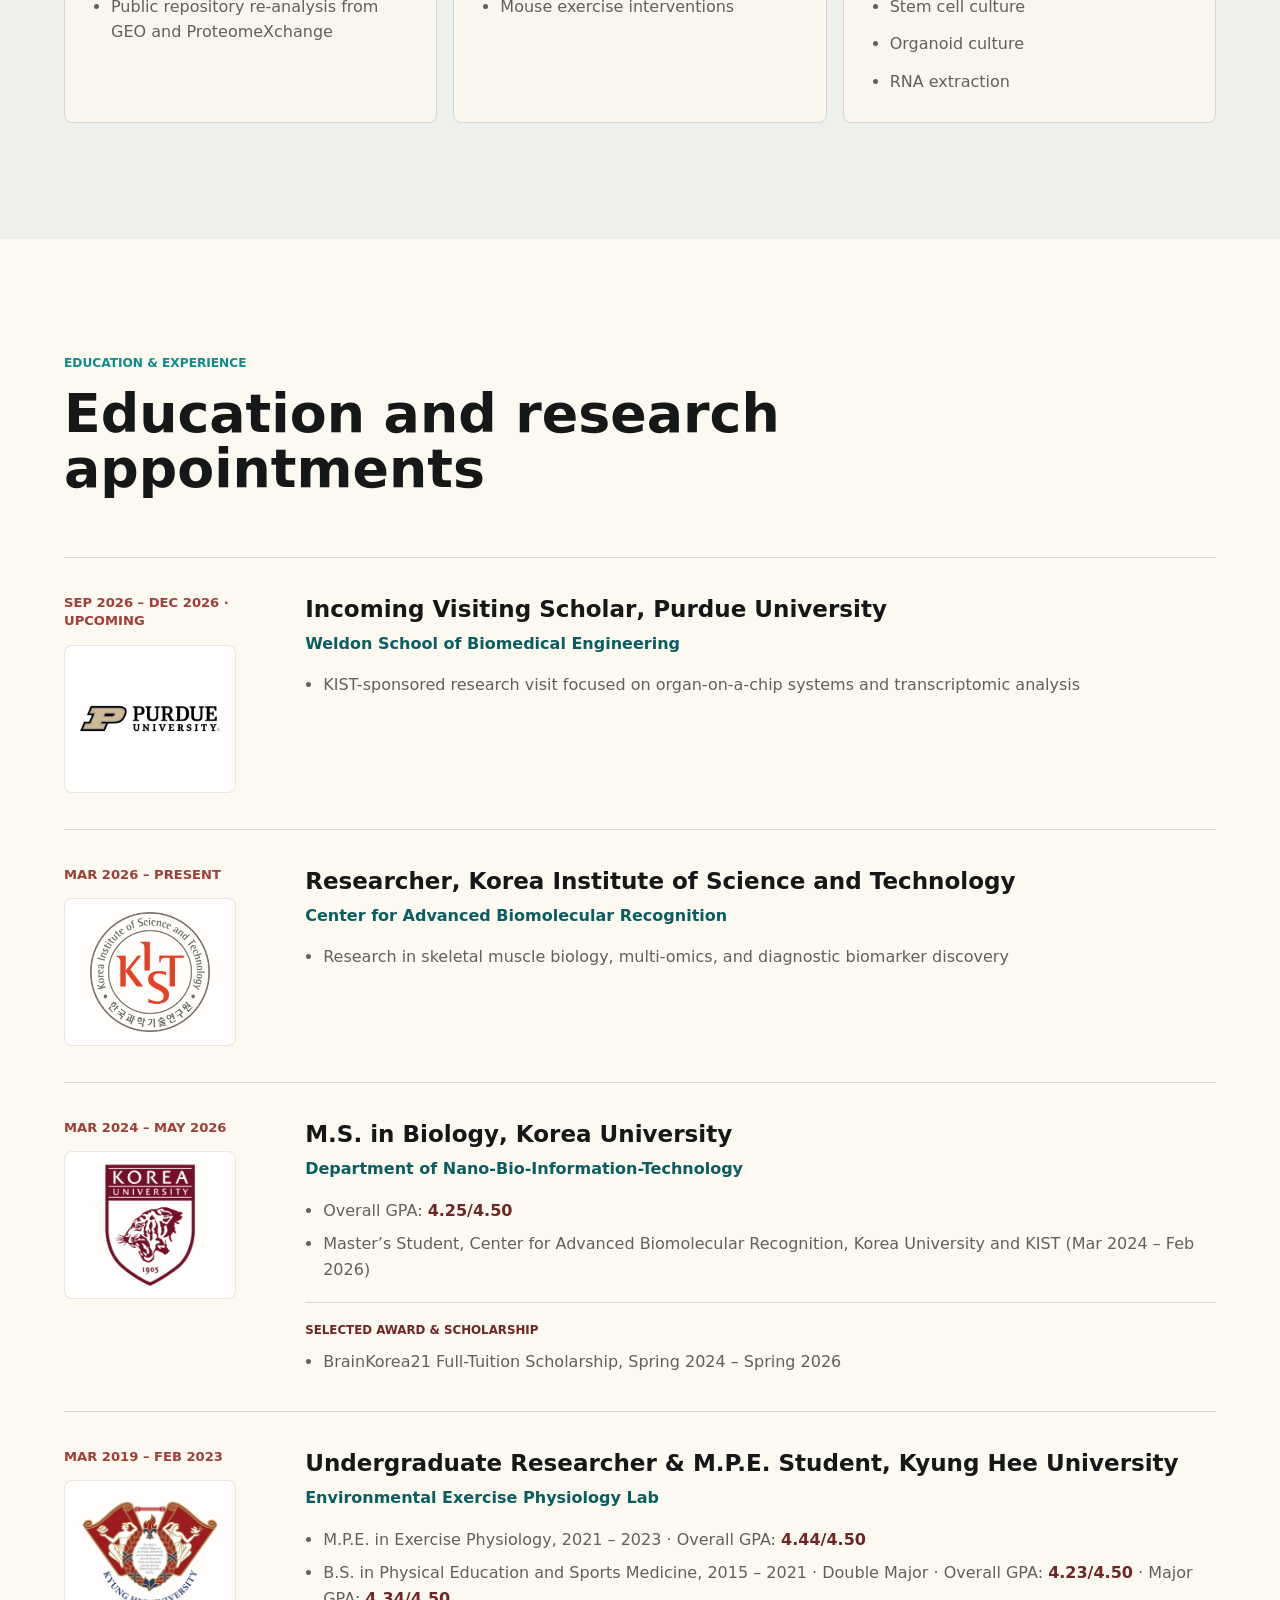
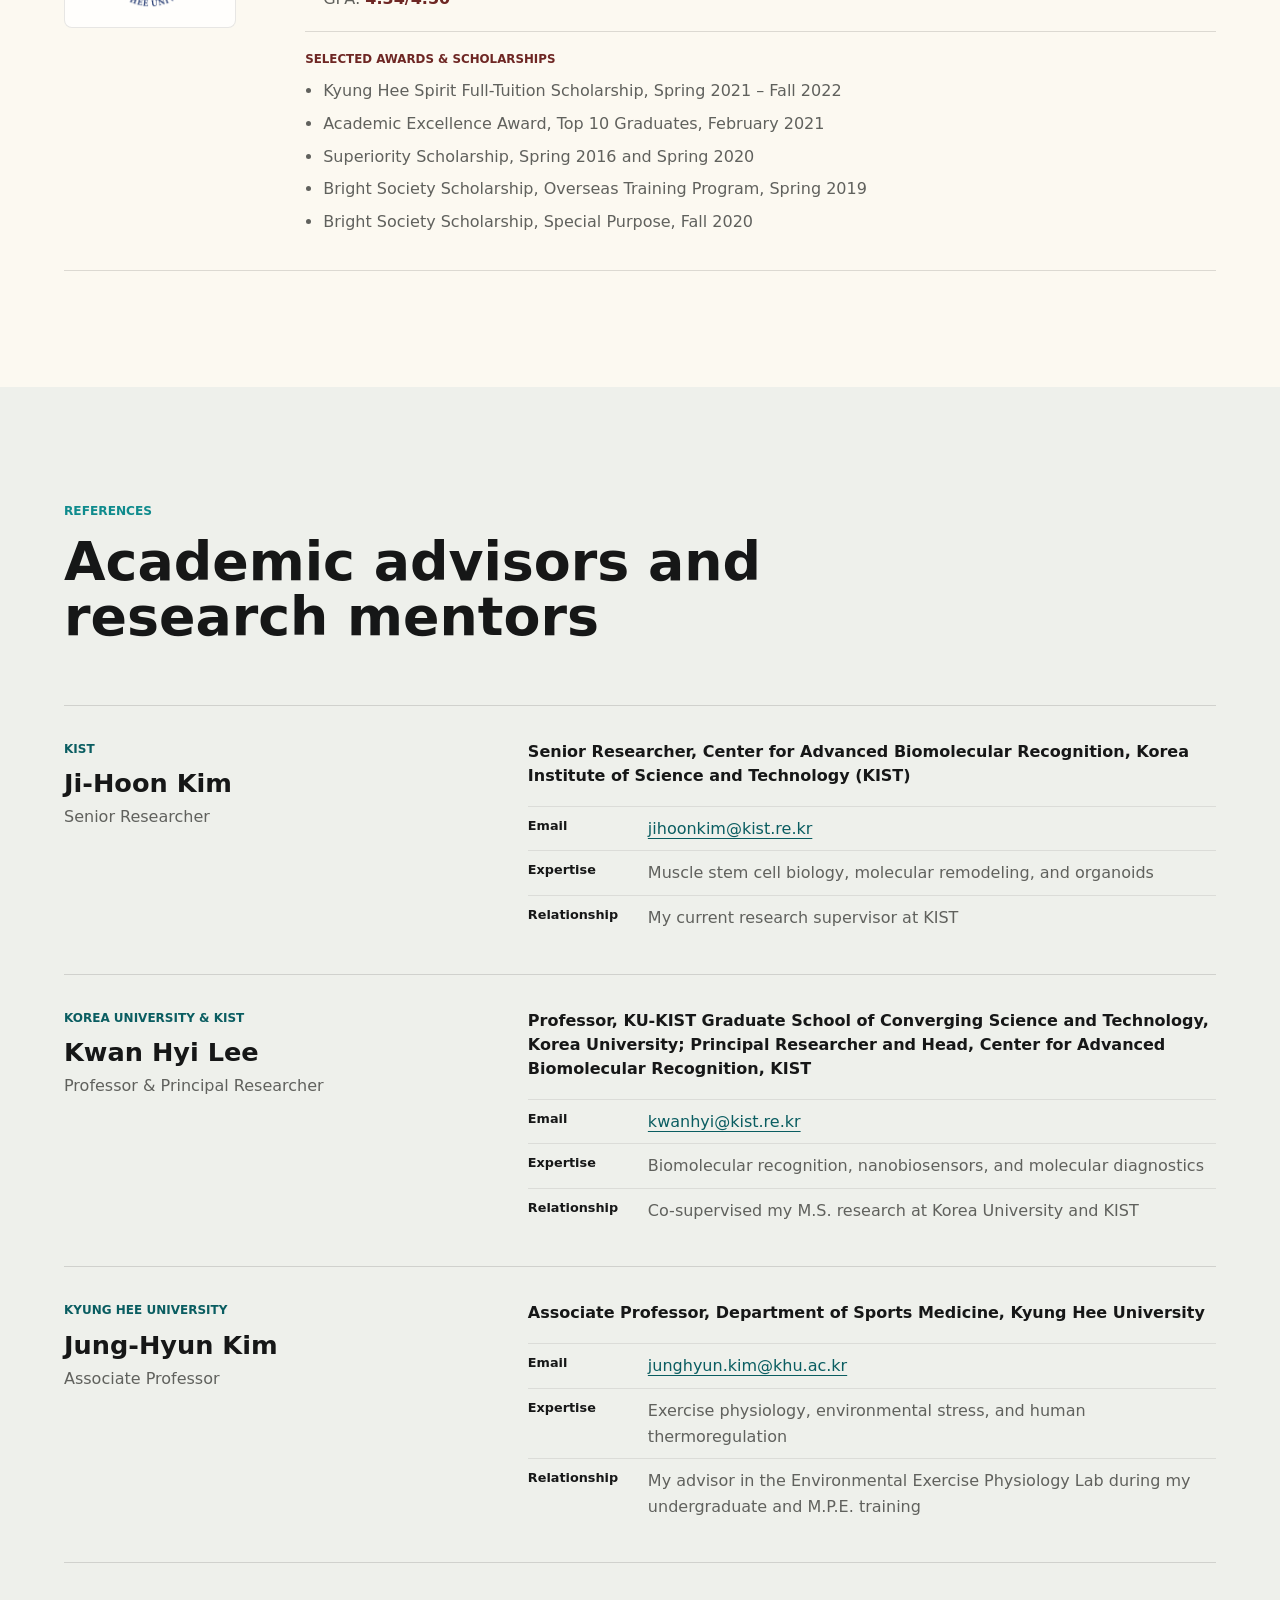
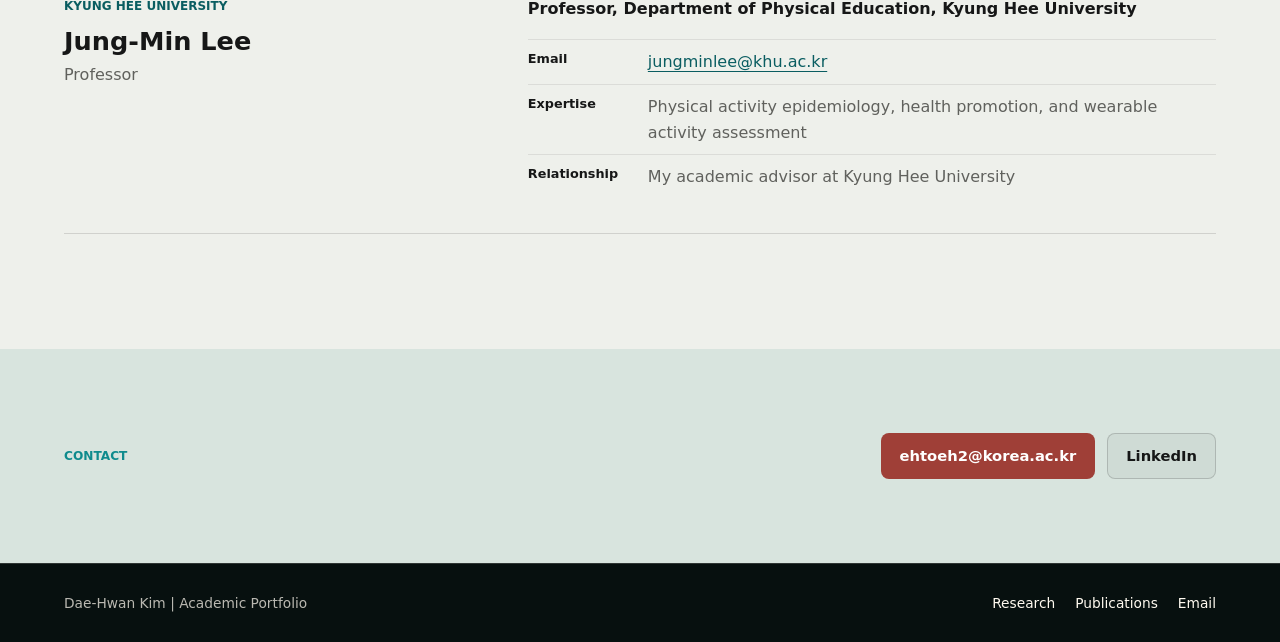
==== commit bba6b431: "Add Purdue visiting scholar appointment" ====
--- a/index.html
+++ b/index.html
@@ -9,7 +9,7 @@
       content="Academic profile of Dae-Hwan Kim, a KIST researcher working across muscle biology, bioinformatics, exercise physiology, and muscle stem cell aging."
     >
     <link rel="preload" as="image" href="assets/daehwan-kim-portrait.jpg">
-    <link rel="stylesheet" href="styles.css?v=20260804-home4">
+    <link rel="stylesheet" href="styles.css?v=20260804-home5">
   </head>
   <body class="page-home">
     <header class="site-header" data-header>
@@ -171,6 +171,23 @@
 
         <div class="appointment-list">
           <article class="appointment-item">
+            <time class="appointment-period">Sep 2026 &ndash; Dec 2026 &middot; Upcoming</time>
+            <div class="appointment-logo logo-purdue">
+              <img src="assets/logo-purdue.jpg" alt="Purdue University logo">
+            </div>
+            <div class="appointment-details">
+              <h3><strong>Incoming Visiting Scholar</strong>, Purdue University</h3>
+              <p class="appointment-unit">Weldon School of Biomedical Engineering</p>
+              <ul class="appointment-notes">
+                <li>
+                  KIST-sponsored research visit focused on organ-on-a-chip systems and
+                  transcriptomic analysis
+                </li>
+              </ul>
+            </div>
+          </article>
+
+          <article class="appointment-item">
             <time class="appointment-period">Mar 2026 &ndash; Present</time>
             <div class="appointment-logo logo-kist">
               <img src="assets/logo-kist.png" alt="KIST logo">
@@ -179,7 +196,10 @@
               <h3><strong>Researcher</strong>, Korea Institute of Science and Technology</h3>
               <p class="appointment-unit">Center for Advanced Biomolecular Recognition</p>
               <ul class="appointment-notes">
-                <li>Research in muscle biology, multi-omics, and experimental validation</li>
+                <li>
+                  Research in skeletal muscle biology, multi-omics, and diagnostic biomarker
+                  discovery
+                </li>
               </ul>
             </div>
           </article>
@@ -368,14 +388,9 @@
         </div>
       </section>
 
-      <section id="contact" class="section contact-section">
+      <section id="contact" class="section contact-section" aria-labelledby="contact-heading">
         <div class="contact-content">
-          <p class="eyebrow">Contact</p>
-          <h2>Interested in muscle aging, stem cell biology, and meaningful bioinformatics.</h2>
-          <p>
-            I am preparing for graduate training that will let me connect computational discovery
-            with experimental biology in skeletal muscle aging.
-          </p>
+          <h2 id="contact-heading" class="eyebrow">Contact</h2>
           <div class="contact-actions">
             <a class="button primary" href="mailto:ehtoeh2@korea.ac.kr">ehtoeh2@korea.ac.kr</a>
             <a
@@ -384,9 +399,7 @@
               target="_blank"
               rel="noreferrer"
             >LinkedIn</a>
-            <button class="button ghost" type="button" data-copy-email>Copy email</button>
           </div>
-          <p class="copy-status" data-copy-status role="status" aria-live="polite"></p>
         </div>
       </section>
     </main>
@@ -400,6 +413,6 @@
       </nav>
     </footer>
 
-    <script src="script.js?v=20260804-multipage"></script>
+    <script src="script.js?v=20260804-contact1"></script>
   </body>
 </html>
--- a/styles.css
+++ b/styles.css
@@ -1125,6 +1125,11 @@
   max-height: 120px;
 }
 
+.appointment-logo.logo-purdue img {
+  max-width: 154px;
+  max-height: 88px;
+}
+
 .appointment-logo.logo-korea img {
   max-width: 96px;
   max-height: 128px;
@@ -1275,27 +1280,27 @@
 }
 
 .contact-section {
+  padding-block: clamp(48px, 7vw, 84px);
   background: #d8e4de;
 }
 
 .contact-content {
-  max-width: 980px;
-}
-
-.contact-content h2 {
-  max-width: 900px;
+  display: flex;
+  max-width: 1180px;
+  align-items: center;
+  justify-content: space-between;
+  gap: 32px;
+}
+
+.contact-content > .eyebrow,
+.contact-content .contact-actions {
+  margin: 0;
 }
 
 .contact-content .button.secondary {
   border-color: rgba(22, 23, 23, 0.18);
   background: rgba(22, 23, 23, 0.04);
   color: var(--ink);
-}
-
-.copy-status {
-  min-height: 24px;
-  margin-top: 16px;
-  font-weight: 760;
 }
 
 .site-footer {
@@ -1491,6 +1496,11 @@
     max-height: 86px;
   }
 
+  .appointment-logo.logo-purdue img {
+    max-width: 112px;
+    max-height: 64px;
+  }
+
   .appointment-logo.logo-korea img {
     max-width: 68px;
     max-height: 90px;
@@ -1590,6 +1600,12 @@
   .contact-actions {
     align-items: stretch;
     flex-direction: column;
+  }
+
+  .contact-content {
+    align-items: stretch;
+    flex-direction: column;
+    gap: 20px;
   }
 
   .button {
@@ -1645,6 +1661,11 @@
     max-height: 64px;
   }
 
+  .appointment-logo.logo-purdue img {
+    max-width: 80px;
+    max-height: 48px;
+  }
+
   .appointment-logo.logo-korea img {
     max-width: 52px;
     max-height: 68px;
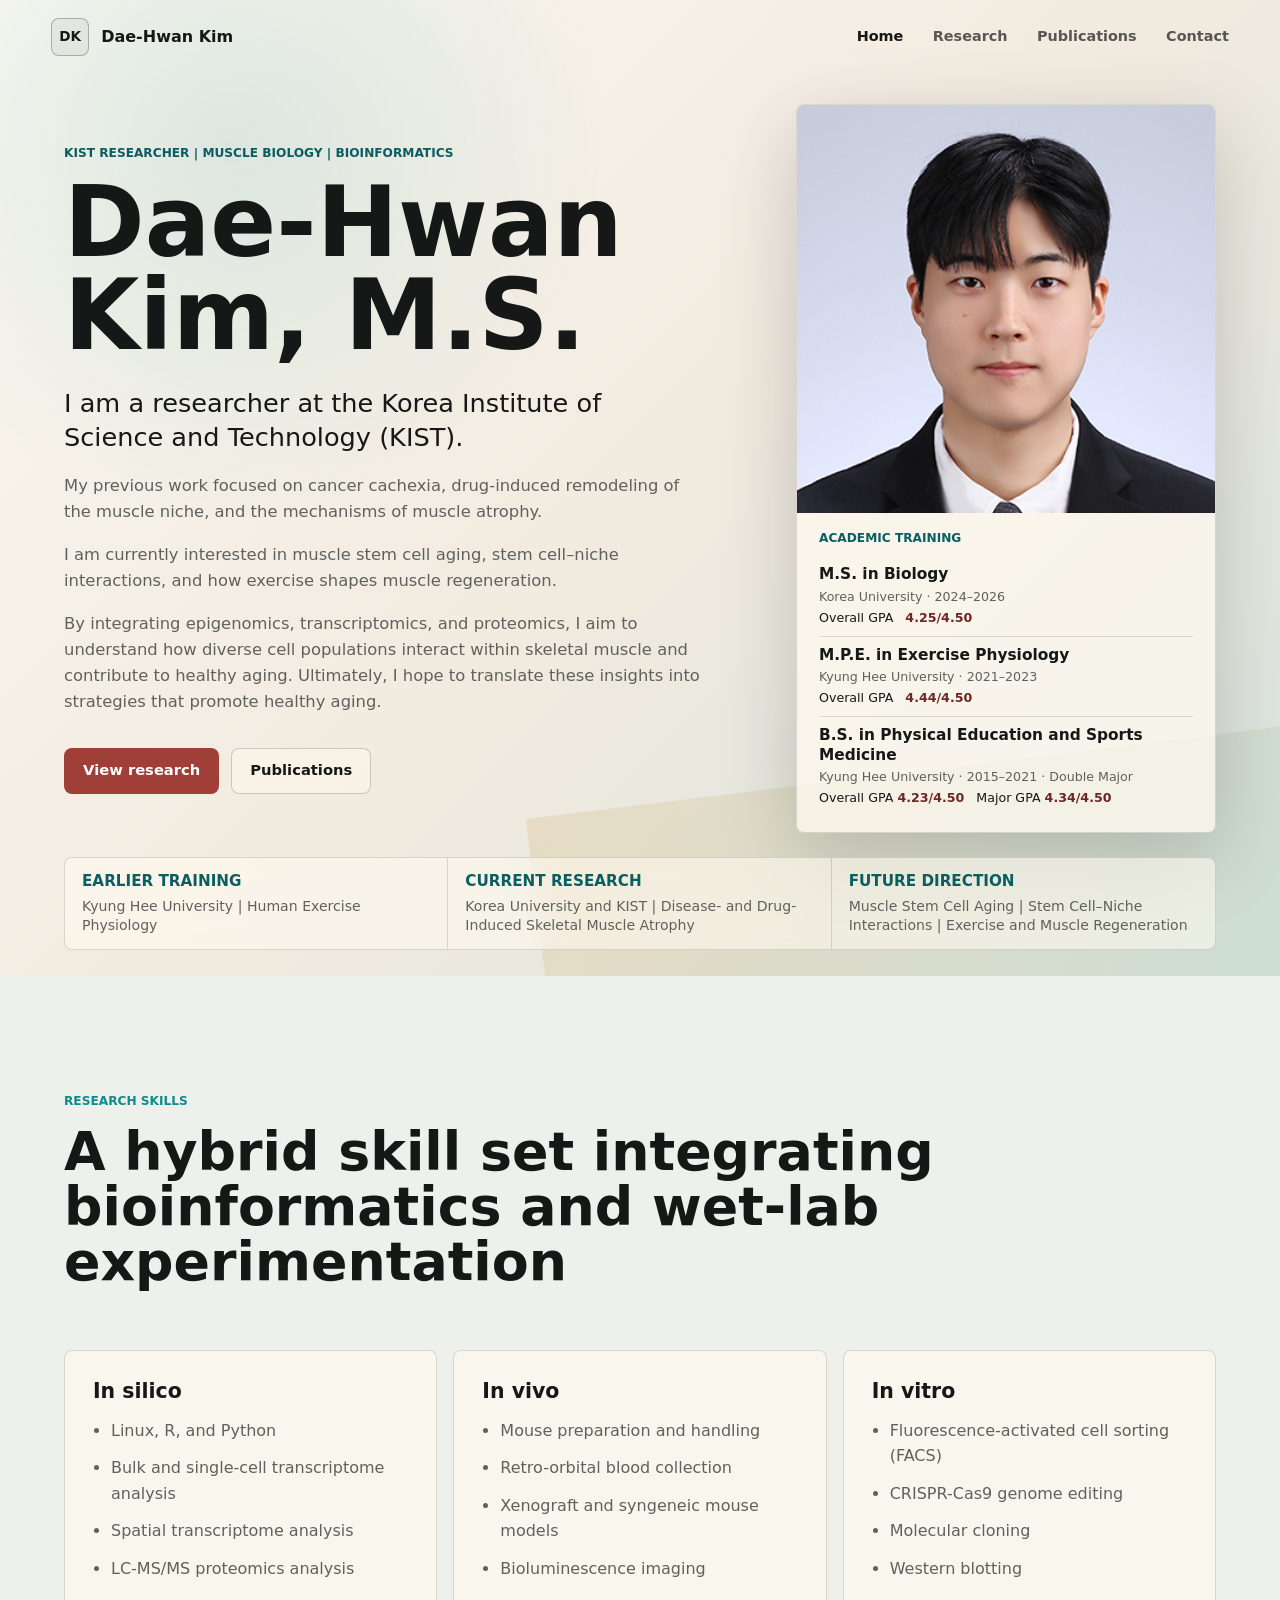
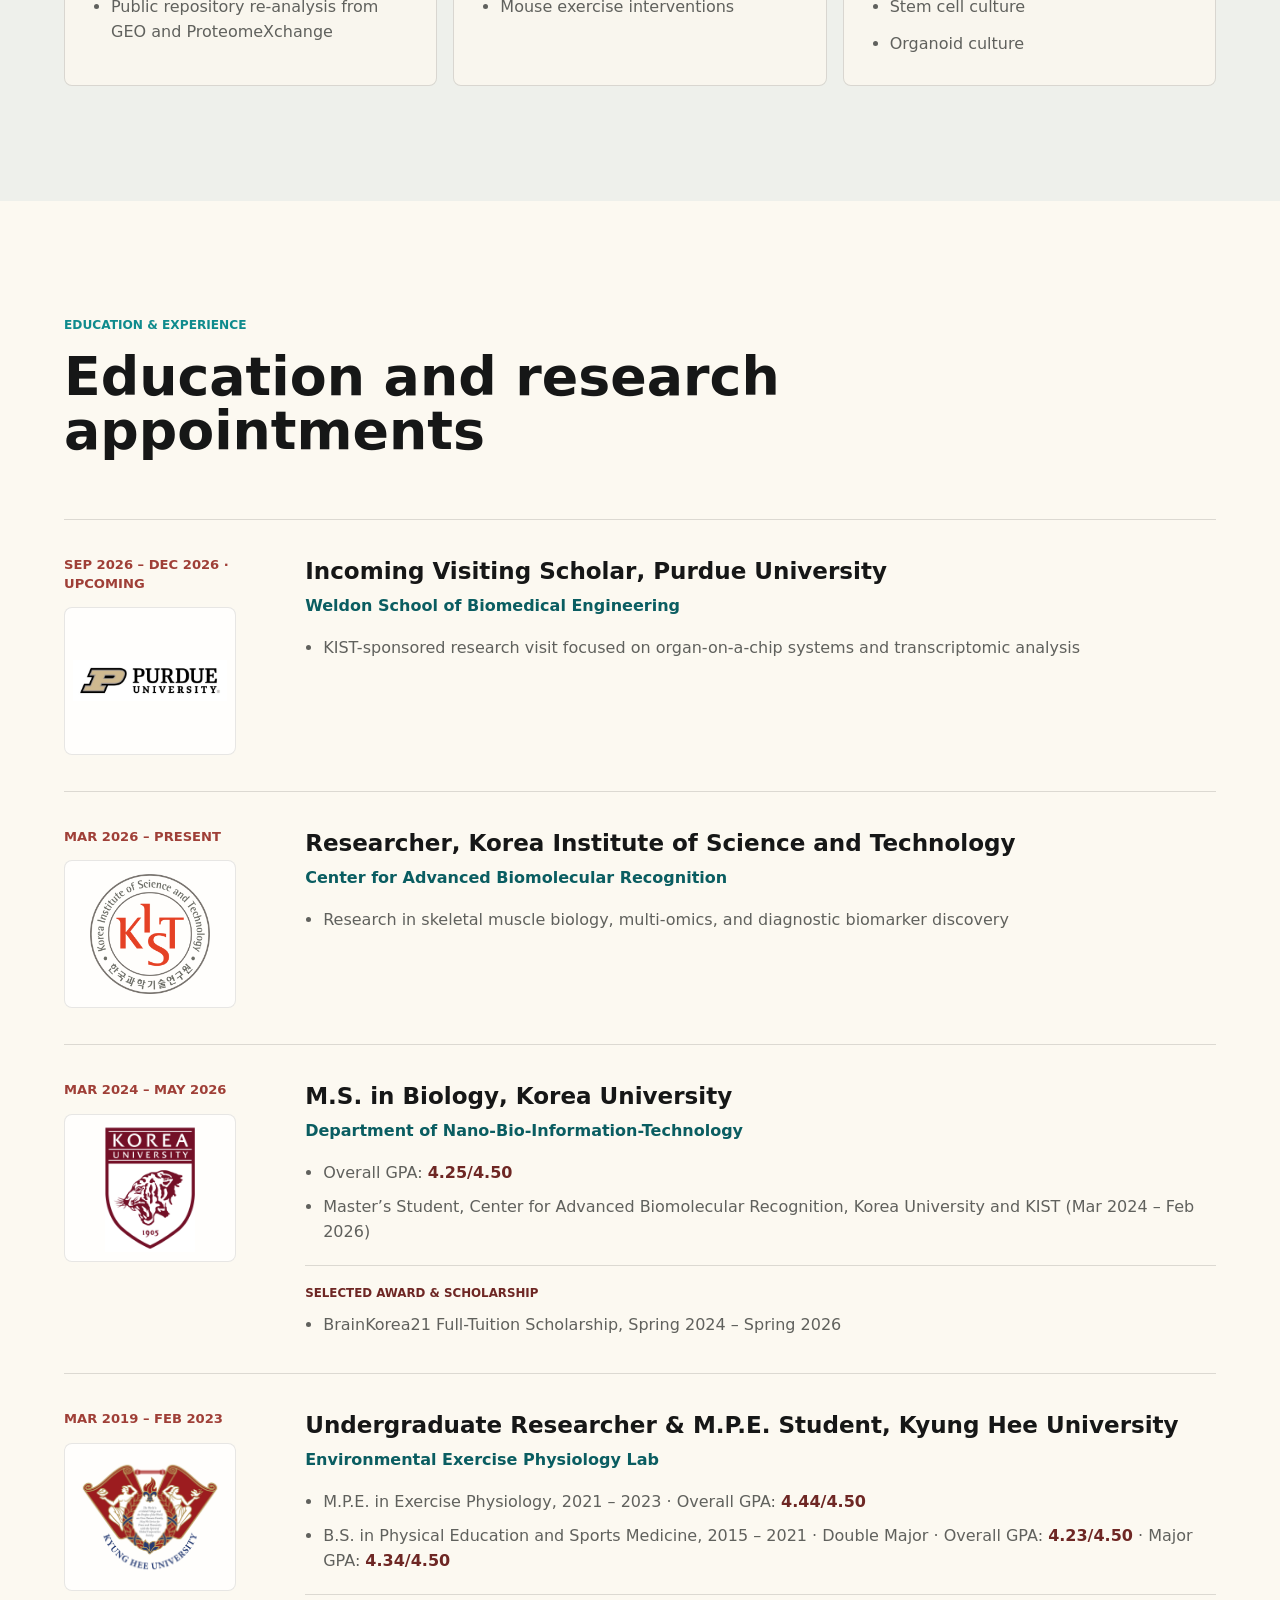
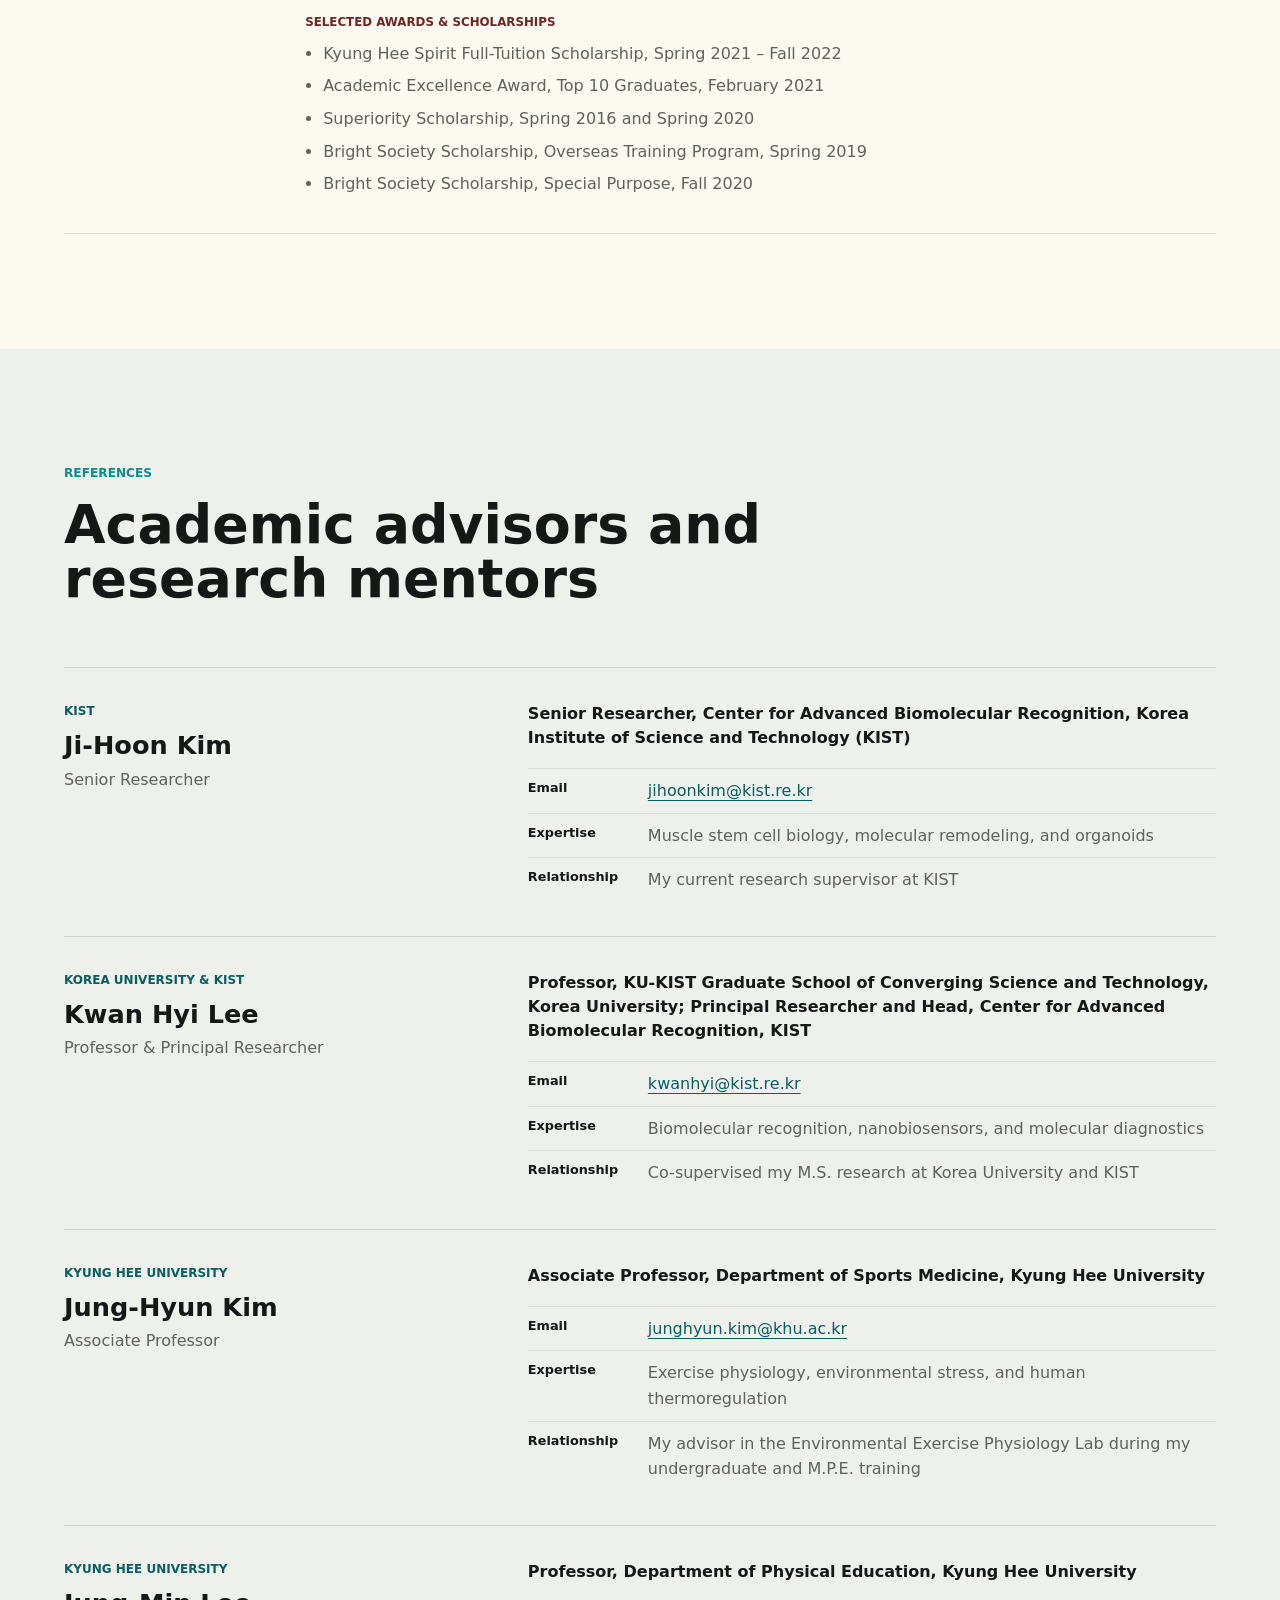
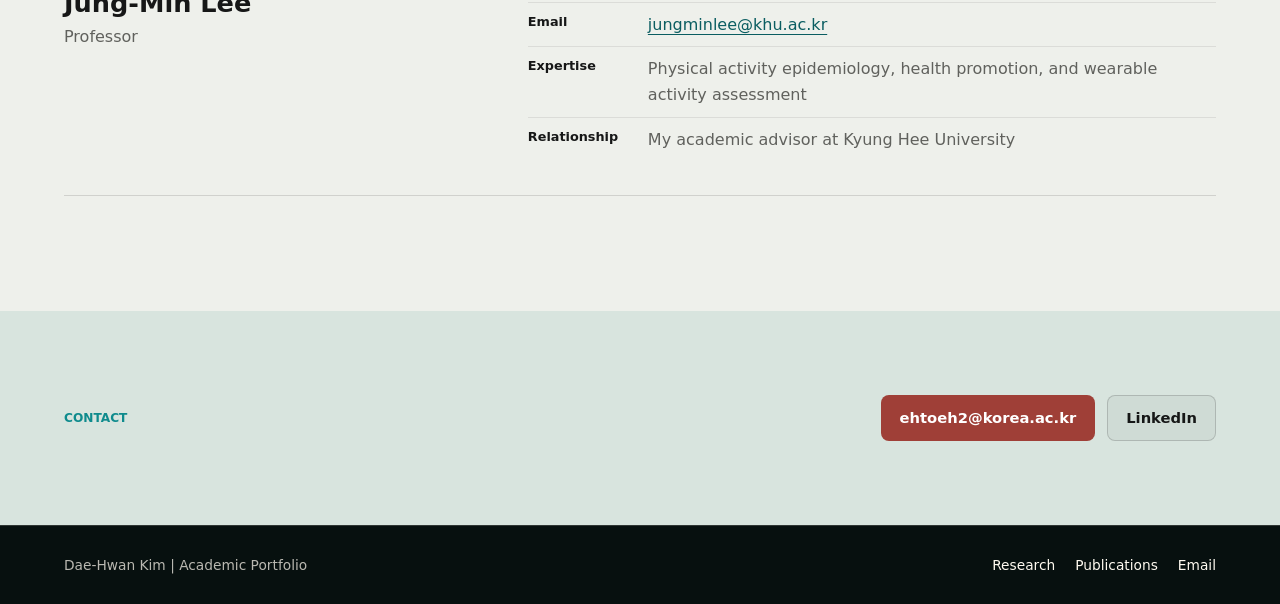
==== commit f547a2ad: "Refine research skills and contact action" ====
--- a/index.html
+++ b/index.html
@@ -157,7 +157,6 @@
               <li>Western blotting</li>
               <li>Stem cell culture</li>
               <li>Organoid culture</li>
-              <li>RNA extraction</li>
             </ul>
           </article>
         </div>
@@ -392,7 +391,12 @@
         <div class="contact-content">
           <h2 id="contact-heading" class="eyebrow">Contact</h2>
           <div class="contact-actions">
-            <a class="button primary" href="mailto:ehtoeh2@korea.ac.kr">ehtoeh2@korea.ac.kr</a>
+            <button
+              class="button primary"
+              type="button"
+              data-copy-email
+              data-email="ehtoeh2@korea.ac.kr"
+            >ehtoeh2@korea.ac.kr</button>
             <a
               class="button secondary"
               href="https://www.linkedin.com/in/daehwan-kim-16bbaa36a/"
@@ -413,6 +417,6 @@
       </nav>
     </footer>
 
-    <script src="script.js?v=20260804-contact1"></script>
+    <script src="script.js?v=20260804-contact2"></script>
   </body>
 </html>
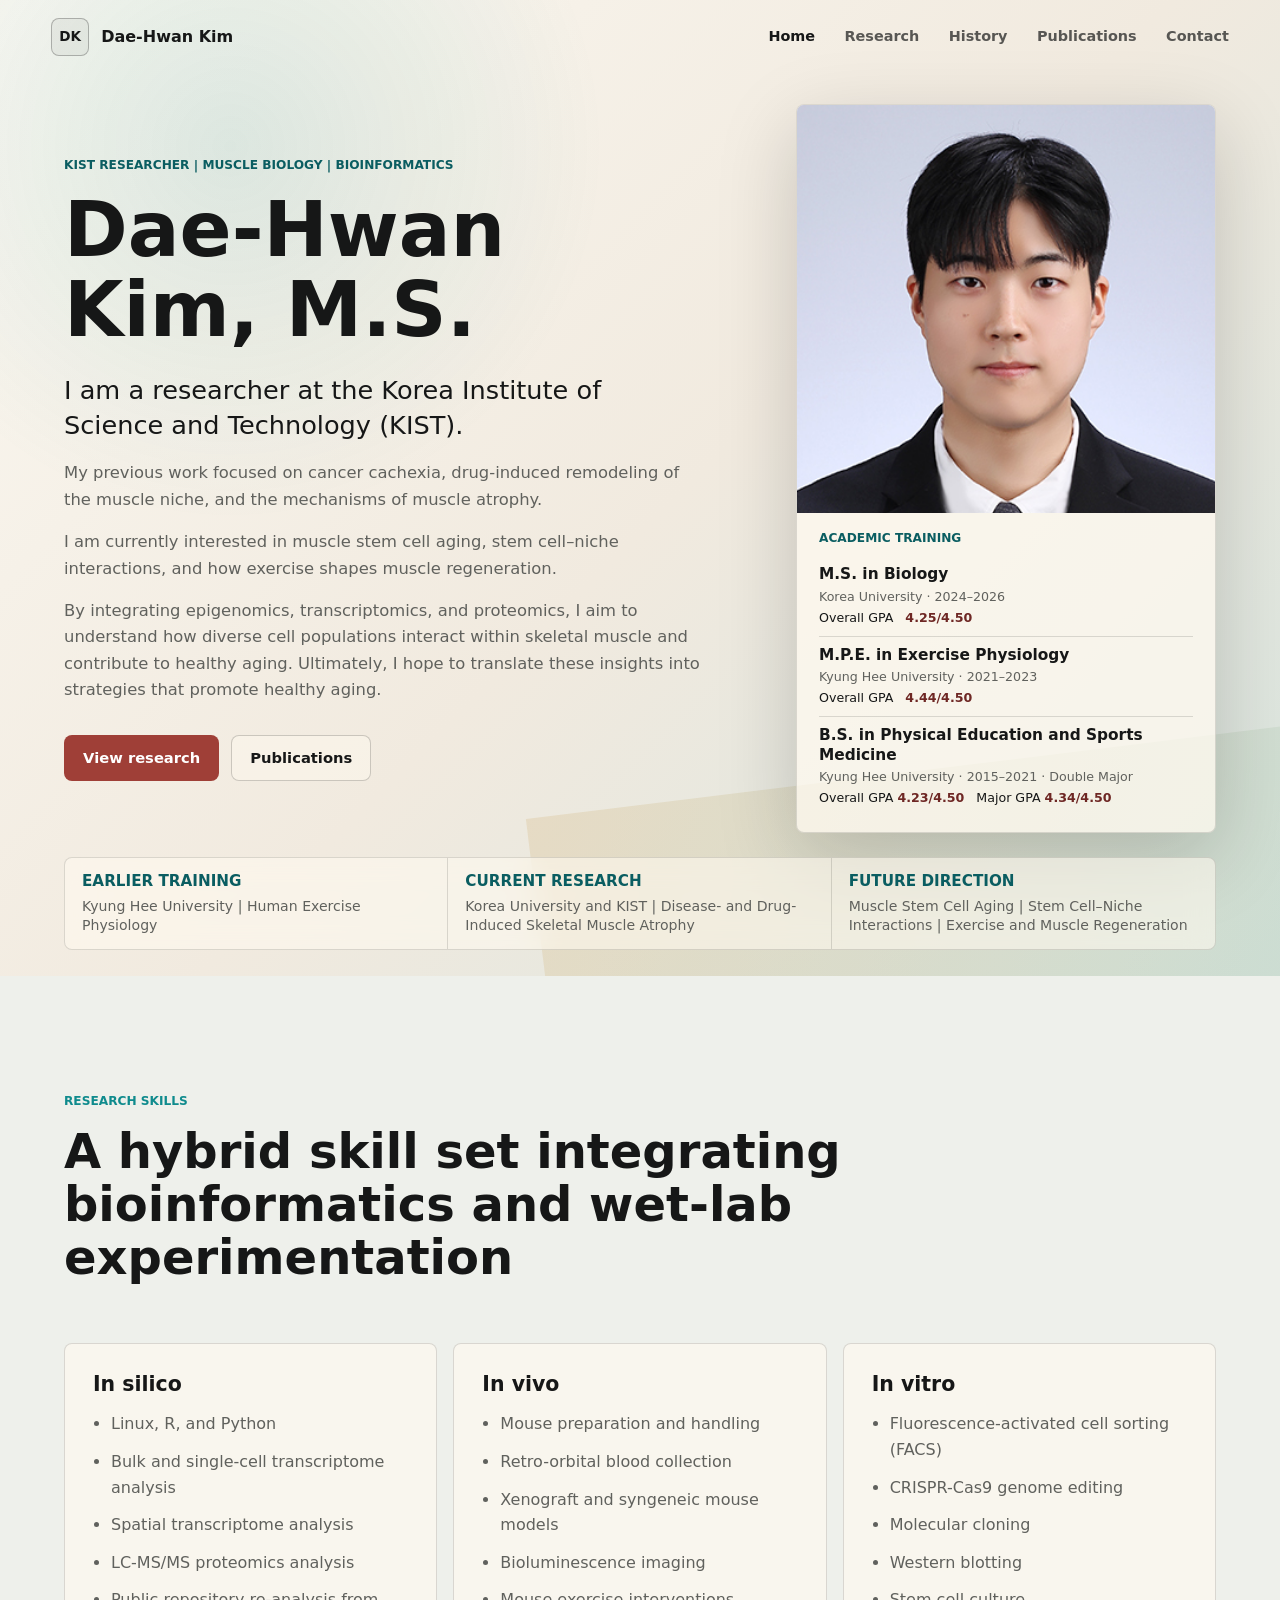
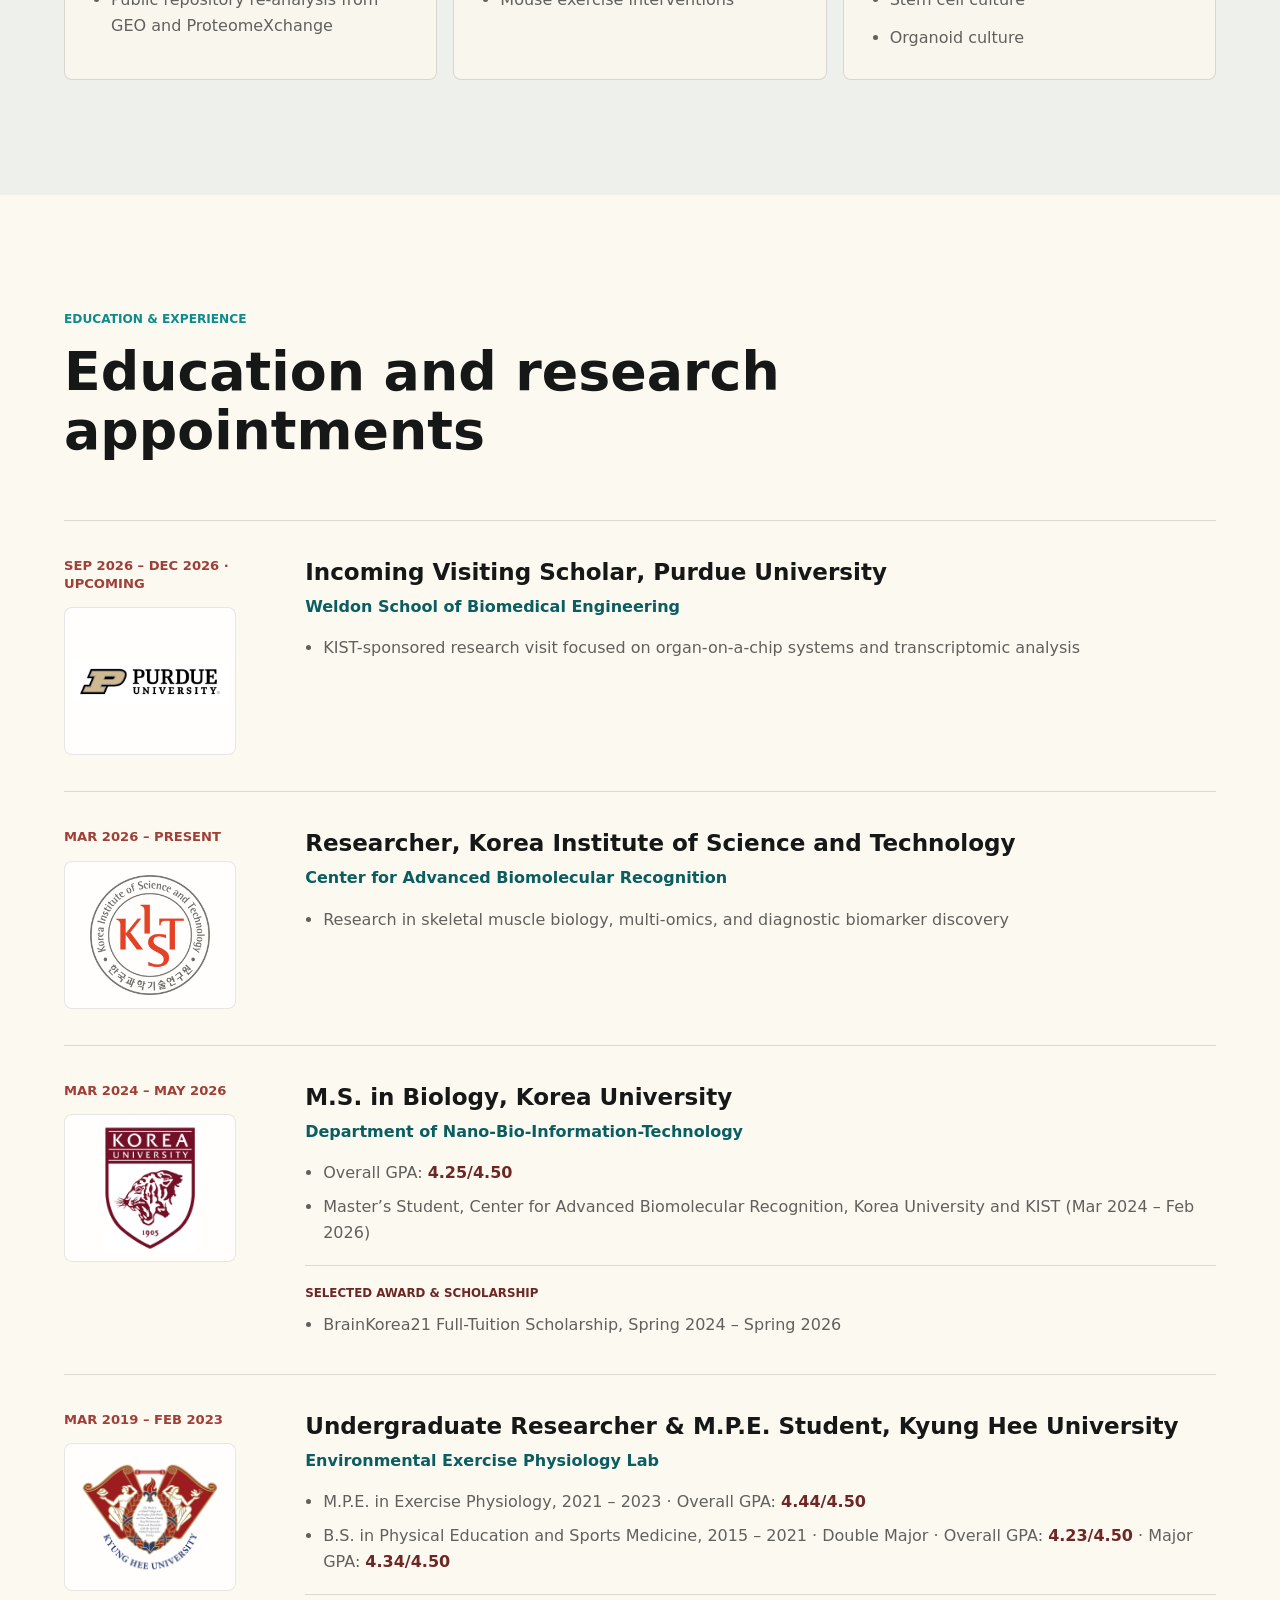
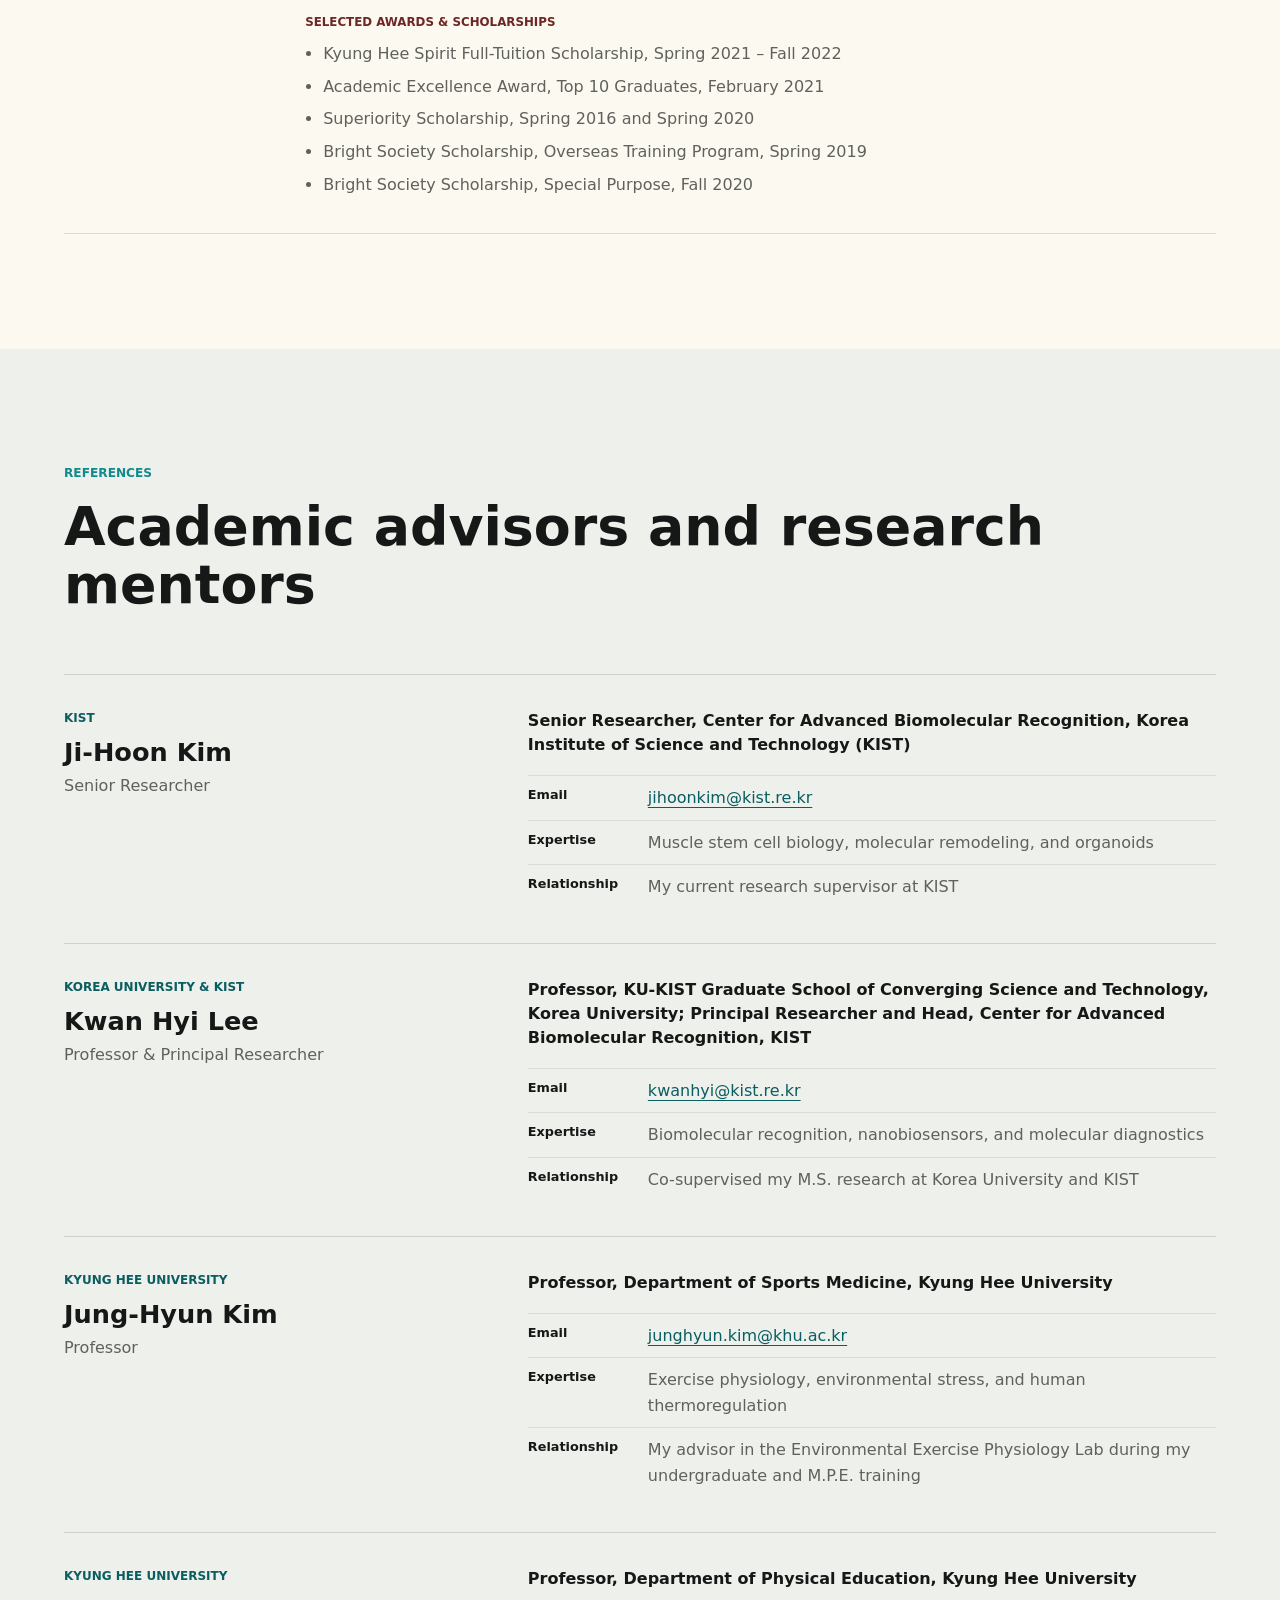
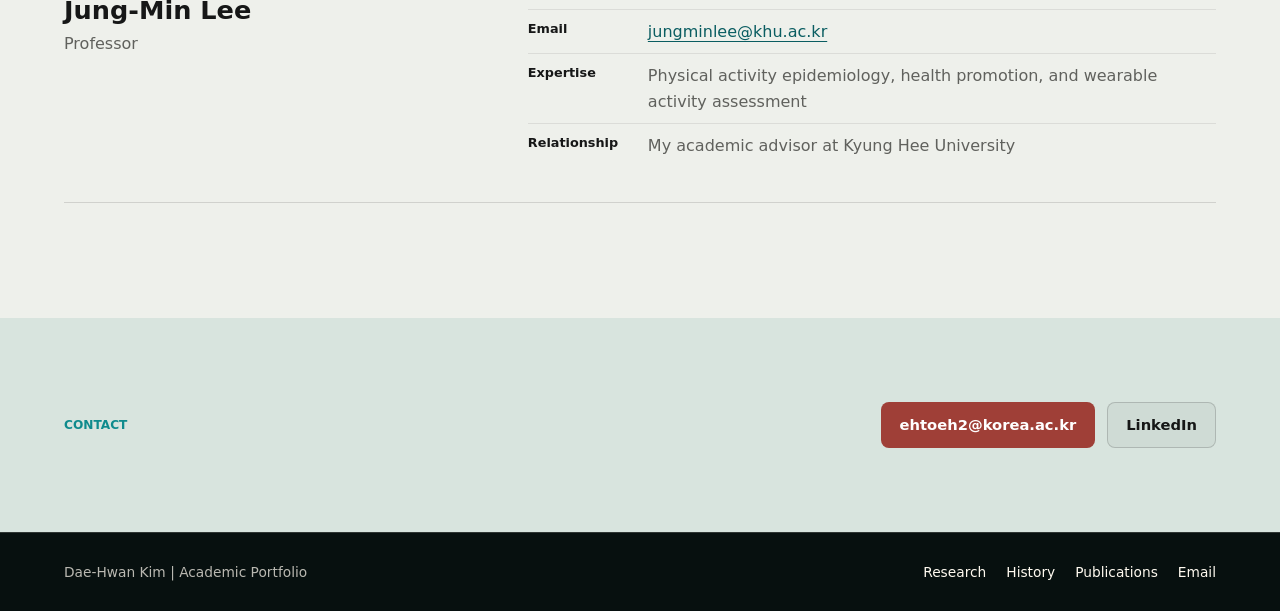
==== commit f8915f4d: "Restructure research and history pages" ====
--- a/index.html
+++ b/index.html
@@ -9,7 +9,7 @@
       content="Academic profile of Dae-Hwan Kim, a KIST researcher working across muscle biology, bioinformatics, exercise physiology, and muscle stem cell aging."
     >
     <link rel="preload" as="image" href="assets/daehwan-kim-portrait.jpg">
-    <link rel="stylesheet" href="styles.css?v=20260804-home5">
+    <link rel="stylesheet" href="styles.css?v=20260809-headings2">
   </head>
   <body class="page-home">
     <header class="site-header" data-header>
@@ -30,6 +30,7 @@
       <nav id="primary-navigation" class="nav-links" aria-label="Primary navigation" data-nav>
         <a href="./" aria-current="page">Home</a>
         <a href="research/">Research</a>
+        <a href="history/">History</a>
         <a href="publications/">Publications</a>
         <a href="#contact">Contact</a>
       </nav>
@@ -121,7 +122,8 @@
         <div class="section-heading">
           <p class="eyebrow">Research Skills</p>
           <h2 id="methods-heading">
-            A hybrid skill set integrating bioinformatics and wet-lab experimentation
+            <span class="desktop-title-line">A hybrid skill set integrating</span>
+            <span class="desktop-title-line">bioinformatics and wet-lab experimentation</span>
           </h2>
         </div>
 
@@ -329,11 +331,11 @@
             <div class="reference-identity">
               <span class="reference-affiliation">Kyung Hee University</span>
               <h3>Jung-Hyun Kim</h3>
-              <p>Associate Professor</p>
+              <p>Professor</p>
             </div>
             <div class="reference-details">
               <p class="reference-role">
-                Associate Professor, Department of Sports Medicine, Kyung Hee University
+                Professor, Department of Sports Medicine, Kyung Hee University
               </p>
               <dl>
                 <div>
@@ -412,6 +414,7 @@
       <span>Dae-Hwan Kim | Academic Portfolio</span>
       <nav aria-label="Footer navigation">
         <a href="research/">Research</a>
+        <a href="history/">History</a>
         <a href="publications/">Publications</a>
         <a href="mailto:ehtoeh2@korea.ac.kr">Email</a>
       </nav>
--- a/styles.css
+++ b/styles.css
@@ -61,6 +61,10 @@
   -webkit-tap-highlight-color: transparent;
 }
 
+.desktop-title-line {
+  display: inline;
+}
+
 .site-header {
   position: fixed;
   top: 0;
@@ -214,6 +218,103 @@
   line-height: 1.55;
 }
 
+.research-showcase {
+  padding: 128px clamp(20px, 5vw, 72px) 78px;
+  background: var(--paper);
+}
+
+.research-showcase-inner {
+  max-width: 1320px;
+  margin: 0 auto;
+}
+
+.research-page-heading {
+  margin-bottom: 46px;
+}
+
+.research-page-heading h1 {
+  margin: 0;
+  font-size: 4.75rem;
+  line-height: 1;
+}
+
+.research-approach-grid {
+  display: grid;
+  grid-template-columns: repeat(3, minmax(0, 1fr));
+  gap: clamp(24px, 3vw, 46px);
+}
+
+.research-approach-item {
+  min-width: 0;
+}
+
+.research-approach-label {
+  margin: 0 0 12px;
+  color: var(--teal-dark);
+  font-size: 0.78rem;
+  font-weight: 850;
+  text-transform: uppercase;
+}
+
+.research-approach-item:nth-child(2) .research-approach-label {
+  color: var(--red-dark);
+}
+
+.research-approach-item:nth-child(3) .research-approach-label {
+  color: #7a5a21;
+}
+
+.research-approach-image {
+  aspect-ratio: 4 / 3;
+  margin: 0 0 22px;
+  overflow: hidden;
+  border: 1px solid var(--line);
+  border-radius: 4px;
+  background: var(--paper-2);
+}
+
+.research-approach-image img {
+  display: block;
+  width: 100%;
+  height: 100%;
+  object-fit: cover;
+}
+
+.research-approach-item h2 {
+  max-width: 19ch;
+  margin: 0;
+  font-size: 1.48rem;
+  line-height: 1.28;
+}
+
+.research-direction-section {
+  padding: 88px clamp(20px, 5vw, 72px);
+  border-top: 1px solid var(--line);
+  background: #eef0eb;
+}
+
+.research-direction-inner {
+  display: grid;
+  grid-template-columns: minmax(180px, 240px) minmax(0, 1fr);
+  gap: clamp(40px, 7vw, 110px);
+  max-width: 1180px;
+  margin: 0 auto;
+}
+
+.research-direction-inner h2 {
+  margin: 0;
+  font-size: 1.65rem;
+  line-height: 1.25;
+}
+
+.research-direction-inner p {
+  max-width: 900px;
+  margin: 0;
+  color: var(--muted);
+  font-size: 1.14rem;
+  line-height: 1.8;
+}
+
 .hero::before {
   content: "";
   position: absolute;
@@ -1335,6 +1436,14 @@
 }
 
 @media (max-width: 1100px) {
+  .research-approach-grid {
+    gap: 24px;
+  }
+
+  .research-approach-item h2 {
+    font-size: 1.34rem;
+  }
+
   .focus-grid,
   .toolkit-grid,
   .timeline {
@@ -1355,6 +1464,35 @@
 }
 
 @media (max-width: 860px) {
+  .research-showcase {
+    padding-top: 118px;
+    padding-bottom: 70px;
+  }
+
+  .research-page-heading {
+    margin-bottom: 36px;
+  }
+
+  .research-page-heading h1 {
+    font-size: 3.8rem;
+  }
+
+  .research-approach-grid {
+    grid-template-columns: 1fr;
+    gap: 52px;
+    max-width: 680px;
+  }
+
+  .research-approach-item h2 {
+    max-width: 30ch;
+    font-size: 1.48rem;
+  }
+
+  .research-direction-inner {
+    grid-template-columns: 1fr;
+    gap: 20px;
+  }
+
   .site-header {
     position: fixed;
     align-items: center;
@@ -1583,6 +1721,38 @@
 }
 
 @media (max-width: 560px) {
+  .research-showcase {
+    padding: 108px 18px 60px;
+  }
+
+  .research-page-heading {
+    margin-bottom: 32px;
+  }
+
+  .research-page-heading h1 {
+    font-size: 3rem;
+  }
+
+  .research-approach-grid {
+    gap: 44px;
+  }
+
+  .research-approach-image {
+    margin-bottom: 18px;
+  }
+
+  .research-approach-item h2 {
+    font-size: 1.34rem;
+  }
+
+  .research-direction-section {
+    padding: 62px 18px;
+  }
+
+  .research-direction-inner p {
+    font-size: 1rem;
+  }
+
   .site-header {
     padding: 14px 18px;
   }
@@ -1700,3 +1870,726 @@
     padding-block: 11px;
   }
 }
+
+/* Research and history page structure */
+.research-overview {
+  padding: 148px clamp(20px, 5vw, 72px) 96px;
+  background: var(--paper);
+}
+
+.research-overview-inner,
+.research-questions-inner,
+.history-intro-inner,
+.history-list {
+  width: 100%;
+  max-width: 1180px;
+  margin: 0 auto;
+}
+
+.research-overview-header {
+  max-width: 930px;
+  margin-bottom: 74px;
+}
+
+.research-overview-header h1 {
+  max-width: 13ch;
+  margin-bottom: 26px;
+  font-size: 4.8rem;
+  line-height: 0.98;
+}
+
+.research-overview-header > p:last-child {
+  max-width: 740px;
+  margin-bottom: 0;
+  color: var(--muted);
+  font-size: 1.2rem;
+  line-height: 1.65;
+}
+
+.research-method-list {
+  border-top: 1px solid var(--line);
+}
+
+.research-method-item {
+  display: grid;
+  grid-template-columns: minmax(300px, 0.9fr) minmax(0, 1.1fr);
+  align-items: center;
+  gap: clamp(42px, 7vw, 96px);
+  padding: 62px 0;
+  border-bottom: 1px solid var(--line);
+}
+
+.research-method-visual {
+  width: 100%;
+  aspect-ratio: 4 / 3;
+  border: 1px solid rgba(22, 23, 23, 0.12);
+  border-radius: 4px;
+  background: #e7e5df;
+}
+
+.research-method-content {
+  max-width: 620px;
+}
+
+.research-method-label {
+  display: flex;
+  align-items: baseline;
+  gap: 18px;
+  margin-bottom: 20px;
+  color: var(--teal-dark);
+}
+
+.research-method-item:nth-child(2) .research-method-label {
+  color: var(--red-dark);
+}
+
+.research-method-item:nth-child(3) .research-method-label {
+  color: #76591f;
+}
+
+.research-method-label span {
+  font-size: 0.76rem;
+  font-weight: 850;
+}
+
+.research-method-label p {
+  margin: 0;
+  font-size: 0.82rem;
+  font-weight: 850;
+  text-transform: uppercase;
+}
+
+.research-method-content h2 {
+  max-width: 18ch;
+  margin-bottom: 18px;
+  font-size: 2.35rem;
+  line-height: 1.08;
+}
+
+.research-method-summary {
+  max-width: 590px;
+  margin-bottom: 28px;
+  color: var(--muted);
+  font-size: 1.04rem;
+  line-height: 1.72;
+}
+
+.research-method-details {
+  margin: 0;
+  padding: 0;
+  list-style: none;
+}
+
+.research-method-details li {
+  padding: 10px 0;
+  border-top: 1px solid var(--line);
+  color: #424440;
+  font-size: 0.9rem;
+  font-weight: 680;
+}
+
+.research-method-details li:last-child {
+  border-bottom: 1px solid var(--line);
+}
+
+.research-questions {
+  padding: 100px clamp(20px, 5vw, 72px) 112px;
+  background: #e8ede8;
+}
+
+.research-questions-heading {
+  max-width: 760px;
+  margin-bottom: 54px;
+}
+
+.research-questions-heading h2 {
+  max-width: 15ch;
+  margin-bottom: 0;
+  font-size: 3.2rem;
+  line-height: 1.06;
+}
+
+.research-question-list {
+  margin: 0;
+  border-top: 1px solid rgba(22, 23, 23, 0.2);
+}
+
+.research-question-list > div {
+  display: grid;
+  grid-template-columns: 190px minmax(0, 1fr);
+  gap: 30px;
+  padding: 24px 0;
+  border-bottom: 1px solid rgba(22, 23, 23, 0.2);
+}
+
+.research-question-list dt {
+  color: var(--teal-dark);
+  font-size: 0.77rem;
+  font-weight: 850;
+  text-transform: uppercase;
+}
+
+.research-question-list dd {
+  max-width: 820px;
+  margin: 0;
+  color: #303330;
+  font-size: 1.06rem;
+  line-height: 1.58;
+}
+
+.history-intro {
+  padding: 148px clamp(20px, 5vw, 72px) 84px;
+  border-bottom: 1px solid var(--line);
+  background: #eef0eb;
+}
+
+.history-intro-inner h1 {
+  max-width: 14ch;
+  margin-bottom: 28px;
+  font-size: 4.8rem;
+  line-height: 0.98;
+}
+
+.history-intro-inner > p:last-child {
+  max-width: 820px;
+  margin-bottom: 0;
+  color: var(--muted);
+  font-size: 1.16rem;
+  line-height: 1.72;
+}
+
+.history-section {
+  padding: 20px clamp(20px, 5vw, 72px) 100px;
+  background: var(--paper);
+}
+
+.history-list {
+  padding: 0;
+  list-style: none;
+}
+
+.history-entry {
+  display: grid;
+  grid-template-columns: minmax(300px, 0.9fr) minmax(0, 1.1fr);
+  gap: clamp(34px, 6vw, 86px);
+  padding: 72px 0;
+  border-bottom: 1px solid var(--line);
+}
+
+.history-entry-marker {
+  display: flex;
+  align-items: baseline;
+  gap: 18px;
+  margin-bottom: 18px;
+}
+
+.history-entry-marker span {
+  display: inline-block;
+  margin-bottom: 0;
+  color: rgba(22, 23, 23, 0.42);
+  font-size: 0.8rem;
+  font-weight: 850;
+}
+
+.history-entry-marker p {
+  margin: 0;
+  color: var(--red-dark);
+  font-size: 0.8rem;
+  font-weight: 850;
+  text-transform: uppercase;
+}
+
+.history-entry--emphasis .history-entry-marker p,
+.history-entry--future .history-entry-marker p {
+  color: var(--teal-dark);
+}
+
+.history-entry-visual {
+  width: 100%;
+  aspect-ratio: 4 / 3;
+  border: 1px solid rgba(22, 23, 23, 0.12);
+  border-radius: 4px;
+  background: #e7e5df;
+}
+
+.history-entry-content {
+  max-width: 830px;
+}
+
+.history-affiliation {
+  margin-bottom: 14px;
+  color: var(--teal-dark);
+  font-size: 0.82rem;
+  font-weight: 820;
+  text-transform: uppercase;
+}
+
+.history-entry-content h2 {
+  max-width: 22ch;
+  margin-bottom: 30px;
+  font-size: 2.45rem;
+  line-height: 1.1;
+}
+
+.history-entry-content > p:not(.history-affiliation):not(.history-reflection) {
+  max-width: 760px;
+  color: var(--muted);
+  line-height: 1.78;
+}
+
+.history-reflection {
+  max-width: 760px;
+  margin: 30px 0 0;
+  padding: 20px 0 0 24px;
+  border-top: 1px solid var(--line);
+  border-left: 3px solid var(--teal);
+  color: var(--teal-dark);
+  font-weight: 740;
+  line-height: 1.72;
+}
+
+@media (max-width: 860px) {
+  .research-overview,
+  .history-intro {
+    padding-top: 122px;
+  }
+
+  .research-overview-header h1,
+  .history-intro-inner h1 {
+    font-size: 3.6rem;
+  }
+
+  .research-method-item {
+    grid-template-columns: 1fr;
+    gap: 30px;
+    padding: 52px 0;
+  }
+
+  .research-method-visual {
+    max-width: 680px;
+  }
+
+  .research-method-content h2 {
+    font-size: 2.1rem;
+  }
+
+  .research-questions-heading h2 {
+    font-size: 2.75rem;
+  }
+
+  .history-entry {
+    grid-template-columns: 1fr;
+    gap: 38px;
+  }
+
+  .history-entry-aside {
+    max-width: 680px;
+  }
+
+  .history-entry-content h2 {
+    font-size: 2.15rem;
+  }
+}
+
+@media (max-width: 560px) {
+  .research-overview {
+    padding: 108px 18px 68px;
+  }
+
+  .research-overview-header {
+    margin-bottom: 48px;
+  }
+
+  .research-overview-header h1,
+  .history-intro-inner h1 {
+    font-size: 2.85rem;
+  }
+
+  .research-overview-header > p:last-child,
+  .history-intro-inner > p:last-child {
+    font-size: 1rem;
+  }
+
+  .research-method-item {
+    gap: 24px;
+    padding: 42px 0;
+  }
+
+  .research-method-content h2 {
+    font-size: 1.8rem;
+  }
+
+  .research-method-summary {
+    font-size: 0.98rem;
+  }
+
+  .research-questions {
+    padding: 72px 18px 80px;
+  }
+
+  .research-questions-heading {
+    margin-bottom: 38px;
+  }
+
+  .research-questions-heading h2 {
+    font-size: 2.25rem;
+  }
+
+  .research-question-list > div {
+    grid-template-columns: 1fr;
+    gap: 7px;
+    padding: 20px 0;
+  }
+
+  .research-question-list dd {
+    font-size: 0.98rem;
+  }
+
+  .history-intro {
+    padding: 108px 18px 62px;
+  }
+
+  .history-section {
+    padding: 4px 18px 72px;
+  }
+
+  .history-entry {
+    grid-template-columns: 1fr;
+    gap: 26px;
+    padding: 52px 0;
+  }
+
+  .history-entry-marker {
+    gap: 14px;
+  }
+
+  .history-entry-marker span {
+    margin-bottom: 0;
+  }
+
+  .history-entry-content h2 {
+    font-size: 1.85rem;
+  }
+
+  .history-reflection {
+    padding-left: 18px;
+  }
+}
+
+/* Research portfolio: vision, current work, and foundation */
+.research-portfolio-intro {
+  padding: 148px clamp(20px, 5vw, 72px) 96px;
+  background: var(--paper);
+}
+
+.research-portfolio-inner {
+  width: 100%;
+  max-width: 1440px;
+  margin: 0 auto;
+}
+
+.research-portfolio-intro h1 {
+  max-width: 15ch;
+  margin-bottom: 28px;
+  font-size: 4.8rem;
+  line-height: 0.98;
+}
+
+.research-portfolio-intro .research-portfolio-inner > p:last-child {
+  max-width: 800px;
+  margin-bottom: 0;
+  color: var(--muted);
+  font-size: 1.18rem;
+  line-height: 1.68;
+}
+
+.research-program {
+  padding: 104px clamp(20px, 5vw, 72px) 112px;
+  border-top: 1px solid var(--line);
+}
+
+.research-program--vision {
+  background: #e2ebe6;
+}
+
+.research-program--kist {
+  background: #faf7f0;
+}
+
+.research-program--kyunghee {
+  background: #e9ece9;
+}
+
+.research-program-heading {
+  max-width: 930px;
+  margin-bottom: 64px;
+}
+
+.research-program-index {
+  margin-bottom: 18px;
+  color: var(--teal-dark);
+  font-size: 0.8rem;
+  font-weight: 850;
+  text-transform: uppercase;
+}
+
+.research-program--kist .research-program-index,
+.research-program--kist .research-project-label {
+  color: var(--red-dark);
+}
+
+.research-program--kyunghee .research-program-index,
+.research-program--kyunghee .research-project-label {
+  color: #76591f;
+}
+
+.research-program-heading h2 {
+  max-width: 19ch;
+  margin-bottom: 24px;
+  font-size: 3.2rem;
+  line-height: 1.05;
+}
+
+.research-program-heading > p:last-child {
+  max-width: 820px;
+  margin-bottom: 0;
+  color: var(--muted);
+  font-size: 1.08rem;
+  line-height: 1.75;
+}
+
+.research-project-list {
+  border-top: 1px solid rgba(22, 23, 23, 0.18);
+}
+
+.research-project-item {
+  display: grid;
+  grid-template-columns: minmax(300px, 0.8fr) minmax(0, 1.2fr);
+  align-items: center;
+  gap: clamp(38px, 6vw, 82px);
+  padding: 50px 0;
+  border-bottom: 1px solid rgba(22, 23, 23, 0.18);
+}
+
+.research-project-visual {
+  width: 100%;
+  aspect-ratio: 8 / 5;
+  border: 1px solid rgba(22, 23, 23, 0.13);
+  border-radius: 4px;
+  background: #d1ddd7;
+}
+
+.research-program--kist .research-project-visual {
+  background: #e5e2dc;
+}
+
+.research-program--kyunghee .research-project-visual {
+  background: #dce1de;
+}
+
+.research-project-copy {
+  max-width: 650px;
+}
+
+.research-project-label {
+  margin-bottom: 15px;
+  color: var(--teal-dark);
+  font-size: 0.76rem;
+  font-weight: 850;
+  text-transform: uppercase;
+}
+
+.research-project-copy h3 {
+  max-width: 23ch;
+  margin-bottom: 18px;
+  font-size: 2rem;
+  line-height: 1.12;
+}
+
+.research-project-copy > p:last-child {
+  max-width: 620px;
+  margin-bottom: 0;
+  color: var(--muted);
+  font-size: 1rem;
+  line-height: 1.72;
+}
+
+.research-publications-link {
+  display: inline-flex;
+  align-items: center;
+  gap: 10px;
+  margin-top: 38px;
+  color: var(--teal-dark);
+  font-size: 0.92rem;
+  font-weight: 780;
+  text-decoration: none;
+}
+
+.research-publications-link:hover {
+  text-decoration: underline;
+}
+
+@media (max-width: 860px) {
+  .research-portfolio-intro {
+    padding-top: 122px;
+  }
+
+  .research-portfolio-intro h1 {
+    font-size: 3.6rem;
+  }
+
+  .research-program-heading h2 {
+    font-size: 2.75rem;
+  }
+
+  .research-project-item {
+    grid-template-columns: 1fr;
+    gap: 30px;
+  }
+
+  .research-project-visual {
+    max-width: 680px;
+  }
+}
+
+@media (max-width: 560px) {
+  .research-portfolio-intro {
+    padding: 108px 18px 68px;
+  }
+
+  .research-portfolio-intro h1 {
+    font-size: 2.85rem;
+  }
+
+  .research-portfolio-intro .research-portfolio-inner > p:last-child {
+    font-size: 1rem;
+  }
+
+  .research-program {
+    padding: 72px 18px 80px;
+  }
+
+  .research-program-heading {
+    margin-bottom: 46px;
+  }
+
+  .research-program-heading h2 {
+    font-size: 2.25rem;
+  }
+
+  .research-program-heading > p:last-child {
+    font-size: 0.98rem;
+  }
+
+  .research-project-item {
+    gap: 24px;
+    padding: 40px 0;
+  }
+
+  .research-project-copy h3 {
+    font-size: 1.72rem;
+  }
+
+  .research-project-copy > p:last-child {
+    font-size: 0.96rem;
+  }
+}
+
+@media (min-width: 861px) {
+  h1 {
+    line-height: 1.02;
+  }
+
+  h2 {
+    line-height: 1.08;
+  }
+
+  .hero-copy {
+    max-width: 850px;
+  }
+
+  .hero h1 {
+    max-width: none;
+    font-size: 4.8rem;
+    line-height: 1.04;
+  }
+
+  .section-heading {
+    max-width: 1040px;
+  }
+
+  .page-intro h1 {
+    max-width: 20ch;
+    line-height: 1.04;
+  }
+
+  .research-portfolio-intro h1 {
+    max-width: 20ch;
+    font-size: 4.25rem;
+    line-height: 1.04;
+  }
+
+  .research-portfolio-intro,
+  .research-program {
+    padding-right: clamp(28px, 3.5vw, 56px);
+    padding-left: clamp(28px, 3.5vw, 56px);
+  }
+
+  .research-program-heading {
+    max-width: 1040px;
+  }
+
+  .research-program-heading h2 {
+    max-width: 24ch;
+    line-height: 1.1;
+  }
+
+  .history-intro-inner h1 {
+    max-width: 20ch;
+    line-height: 1.04;
+  }
+
+  .history-entry-content h2 {
+    max-width: 28ch;
+    line-height: 1.14;
+  }
+
+  .publications-section .section-heading {
+    max-width: 1100px;
+  }
+
+  .publications-section .section-heading h1 {
+    max-width: 20ch;
+    font-size: 5.4rem;
+    line-height: 1.04;
+  }
+}
+
+@media (min-width: 1100px) {
+  .desktop-title-line {
+    display: block;
+  }
+
+  #methods-heading {
+    max-width: 1040px;
+    font-size: 3rem;
+    line-height: 1.1;
+  }
+
+  #research-page-title {
+    max-width: none;
+  }
+
+  #vision-title {
+    max-width: none;
+    font-size: 2.65rem;
+    line-height: 1.1;
+    white-space: nowrap;
+  }
+
+  #kist-title {
+    max-width: none;
+    font-size: 3rem;
+    line-height: 1.1;
+  }
+}
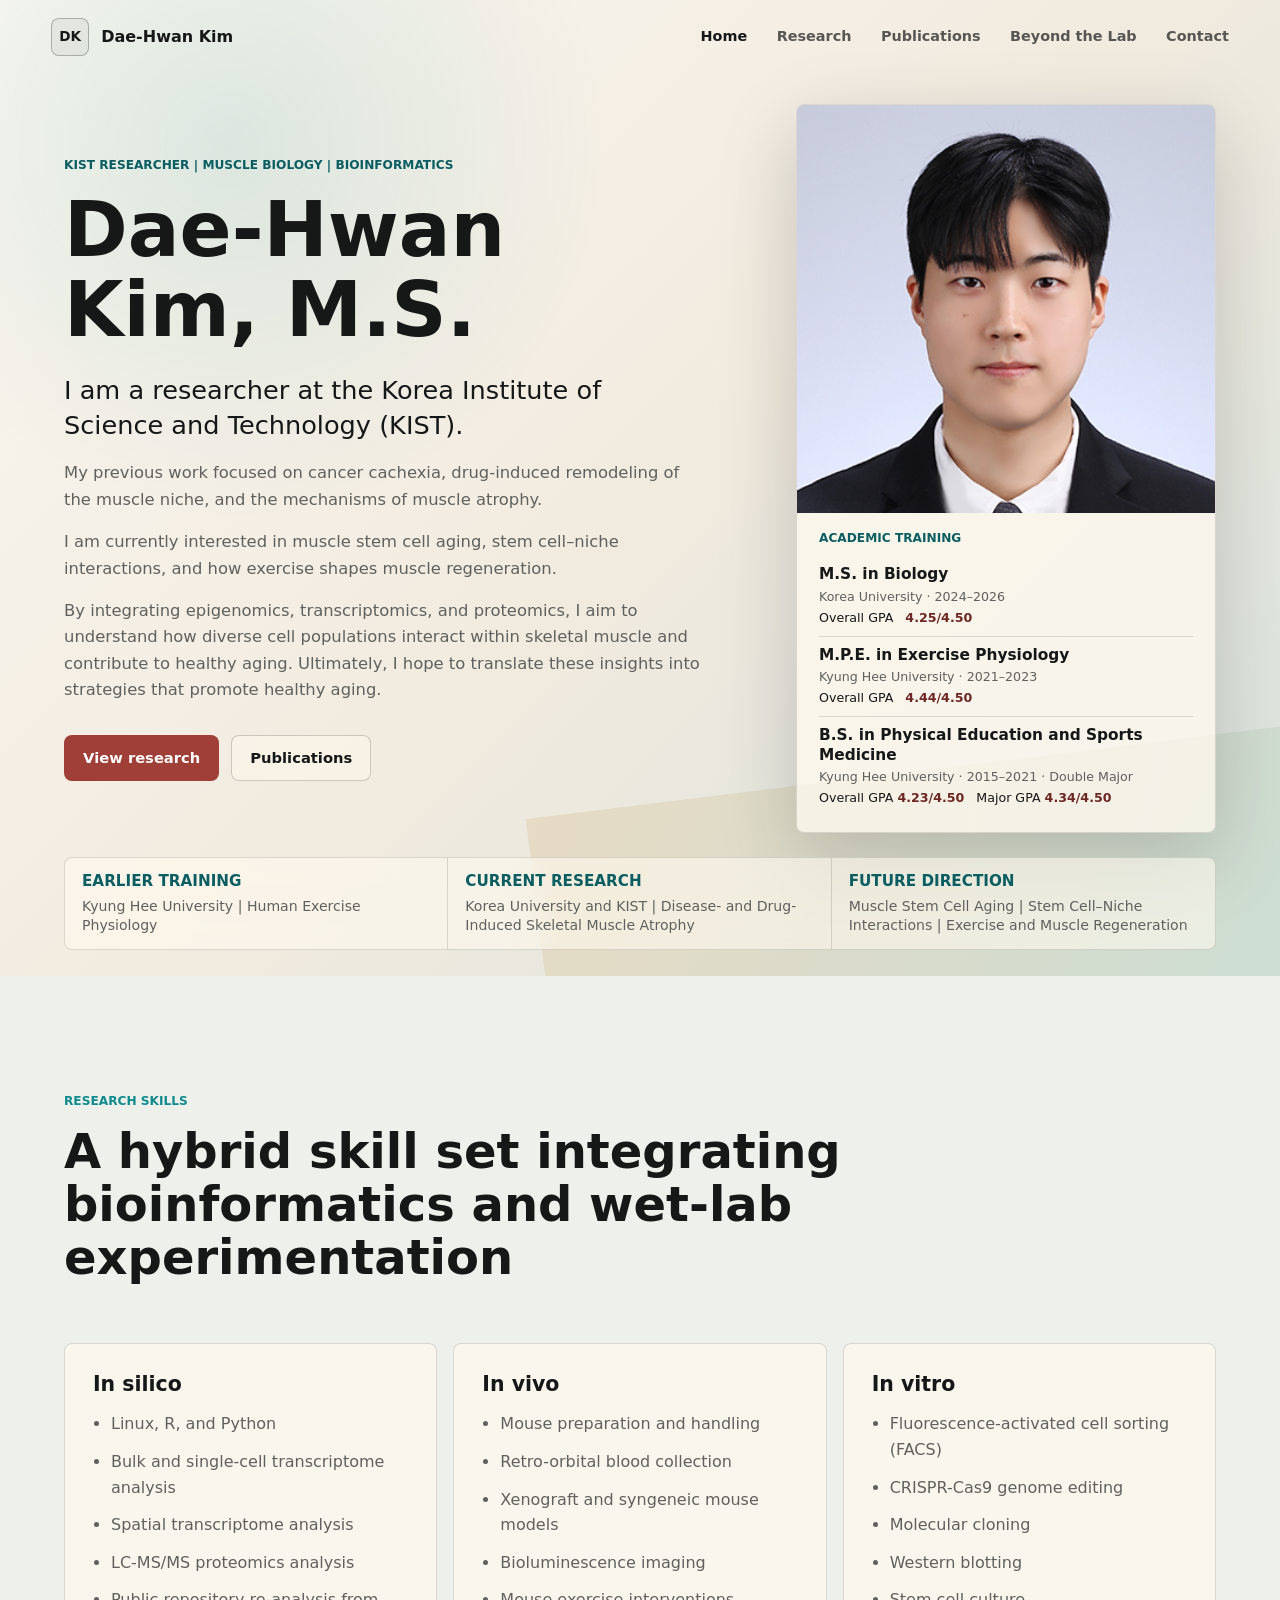
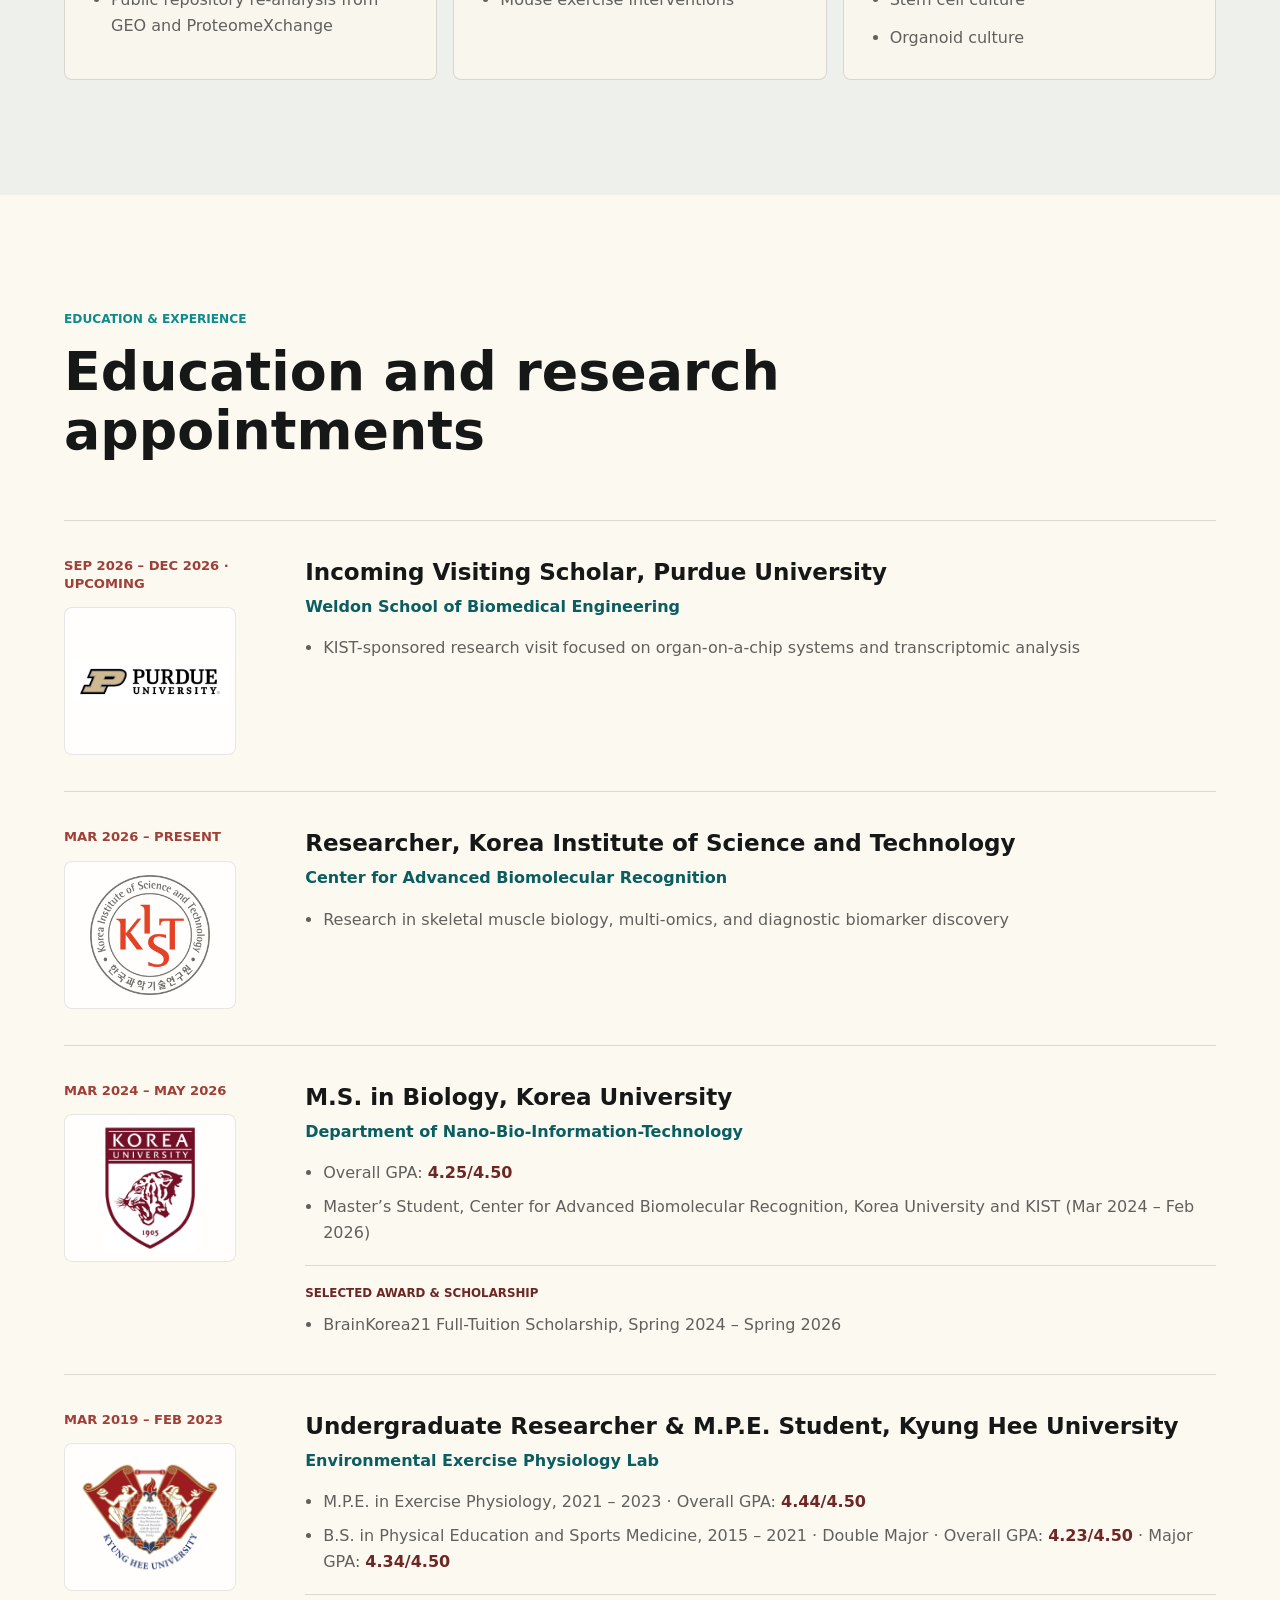
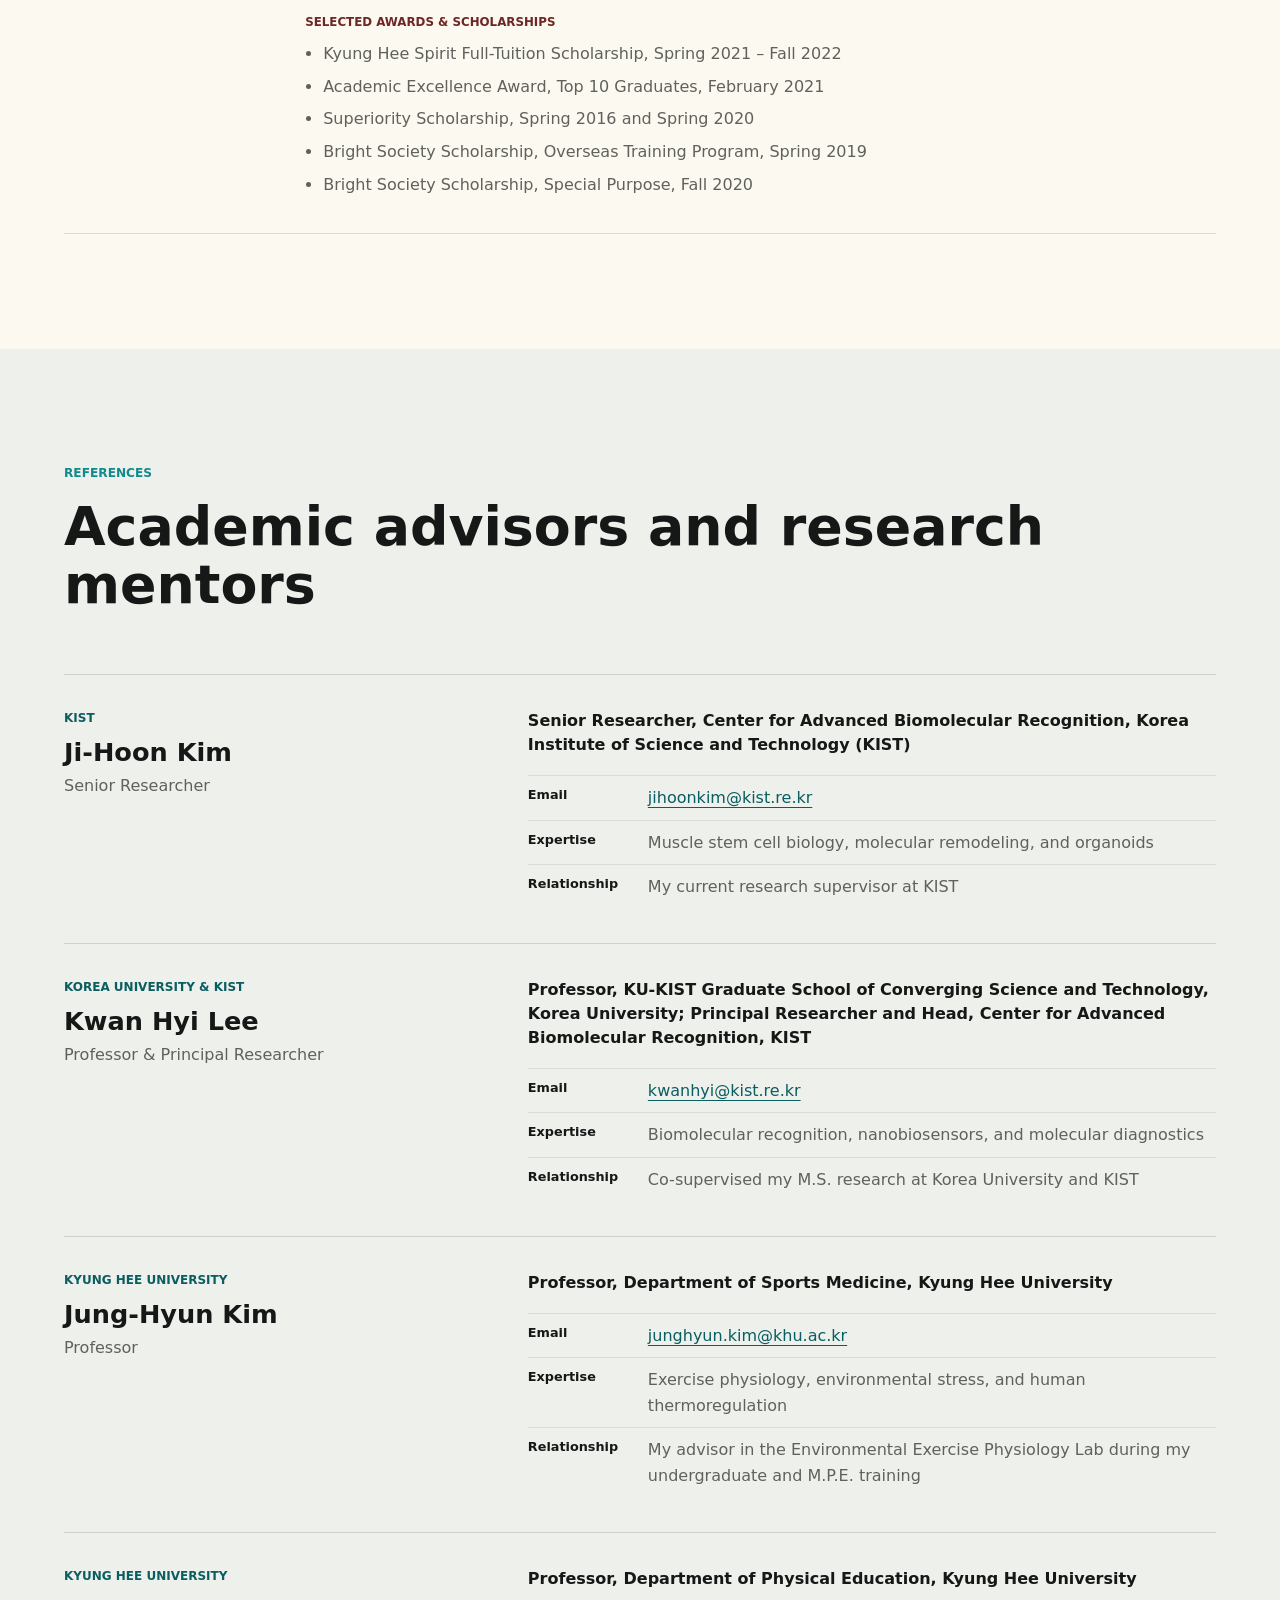
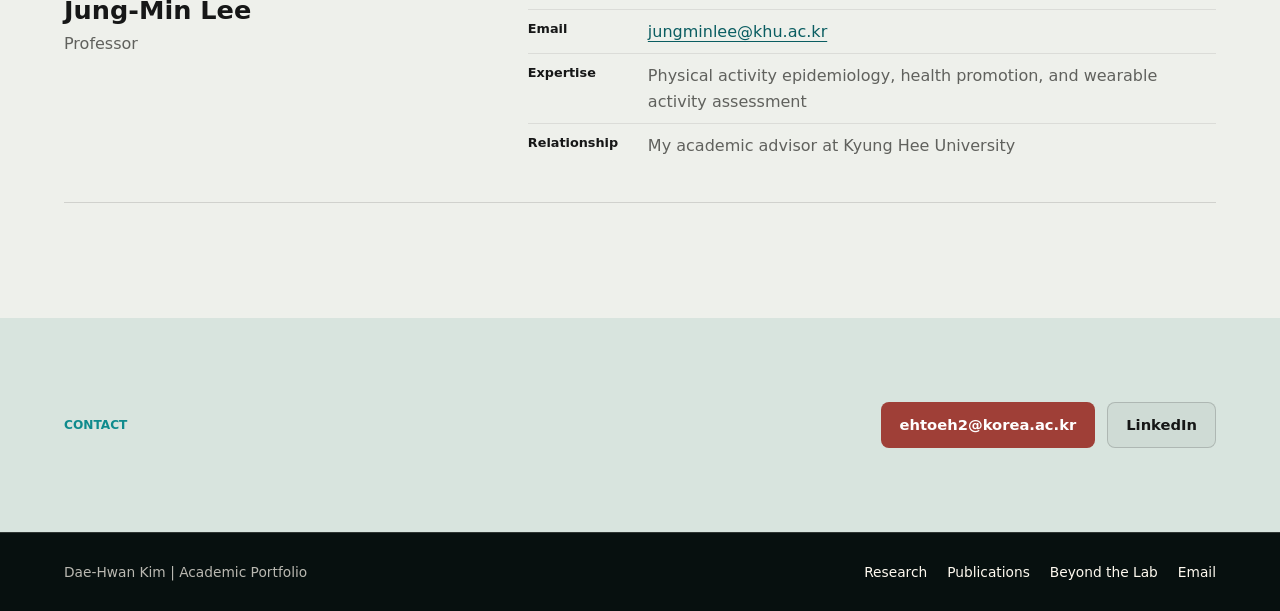
==== commit 590d0d6c: "Add research galleries and image viewer" ====
--- a/index.html
+++ b/index.html
@@ -30,8 +30,8 @@
       <nav id="primary-navigation" class="nav-links" aria-label="Primary navigation" data-nav>
         <a href="./" aria-current="page">Home</a>
         <a href="research/">Research</a>
-        <a href="history/">History</a>
         <a href="publications/">Publications</a>
+        <a href="beyond/">Beyond the Lab</a>
         <a href="#contact">Contact</a>
       </nav>
     </header>
@@ -414,8 +414,8 @@
       <span>Dae-Hwan Kim | Academic Portfolio</span>
       <nav aria-label="Footer navigation">
         <a href="research/">Research</a>
-        <a href="history/">History</a>
         <a href="publications/">Publications</a>
+        <a href="beyond/">Beyond the Lab</a>
         <a href="mailto:ehtoeh2@korea.ac.kr">Email</a>
       </nav>
     </footer>
--- a/styles.css
+++ b/styles.css
@@ -1004,6 +1004,15 @@
   color: var(--ivory);
 }
 
+.publications-section > .section-heading,
+.publications-section > .publication-group,
+.publications-section > .conference-strip {
+  width: 100%;
+  max-width: 1280px;
+  margin-right: auto;
+  margin-left: auto;
+}
+
 .page-section-first {
   min-height: 100vh;
   padding-top: clamp(150px, 14vw, 190px);
@@ -1048,8 +1057,8 @@
 
 .publication-list {
   display: grid;
-  grid-template-columns: repeat(2, minmax(0, 1fr));
-  gap: 14px;
+  grid-template-columns: 1fr;
+  gap: 0;
 }
 
 .publication-card {
@@ -1058,6 +1067,18 @@
   background: rgba(255, 250, 240, 0.06);
   border-color: var(--line-dark);
   color: var(--ivory);
+}
+
+.publication-list .publication-card {
+  min-height: 0;
+  border-width: 0 0 1px;
+  border-radius: 0;
+  padding: 32px 0 36px;
+  background: transparent;
+}
+
+.publication-list .publication-card h3 {
+  max-width: 1040px;
 }
 
 .featured-publication {
@@ -1878,11 +1899,16 @@
 }
 
 .research-overview-inner,
-.research-questions-inner,
+.research-questions-inner {
+  width: 100%;
+  max-width: 1180px;
+  margin: 0 auto;
+}
+
 .history-intro-inner,
 .history-list {
   width: 100%;
-  max-width: 1180px;
+  max-width: 1280px;
   margin: 0 auto;
 }
 
@@ -2284,7 +2310,7 @@
 
 .research-portfolio-inner {
   width: 100%;
-  max-width: 1440px;
+  max-width: 1280px;
   margin: 0 auto;
 }
 
@@ -2530,9 +2556,12 @@
   }
 
   .research-portfolio-intro,
-  .research-program {
-    padding-right: clamp(28px, 3.5vw, 56px);
-    padding-left: clamp(28px, 3.5vw, 56px);
+  .research-program,
+  .history-intro,
+  .history-section,
+  .publications-section {
+    padding-right: clamp(32px, 4.5vw, 72px);
+    padding-left: clamp(32px, 4.5vw, 72px);
   }
 
   .research-program-heading {
@@ -2555,7 +2584,7 @@
   }
 
   .publications-section .section-heading {
-    max-width: 1100px;
+    max-width: 1280px;
   }
 
   .publications-section .section-heading h1 {
@@ -2593,3 +2622,581 @@
     line-height: 1.1;
   }
 }
+
+/* Personal page */
+.beyond-intro {
+  padding: 148px clamp(20px, 4.5vw, 72px) 104px;
+  border-bottom: 1px solid var(--line);
+  background: #eef0eb;
+}
+
+.beyond-inner {
+  width: 100%;
+  max-width: 1280px;
+  margin: 0 auto;
+}
+
+.beyond-page-heading {
+  max-width: 980px;
+  margin-bottom: 68px;
+}
+
+.beyond-page-heading h1 {
+  max-width: 14ch;
+  margin-bottom: 26px;
+  font-size: 4.8rem;
+  line-height: 1.04;
+}
+
+.beyond-page-heading > p:last-child {
+  max-width: 760px;
+  margin-bottom: 0;
+  color: var(--muted);
+  font-size: 1.16rem;
+  line-height: 1.7;
+}
+
+.beyond-origin {
+  display: grid;
+  grid-template-columns: minmax(360px, 0.96fr) minmax(0, 1.04fr);
+  align-items: center;
+  gap: clamp(42px, 7vw, 96px);
+  padding-top: 54px;
+  border-top: 1px solid var(--line);
+}
+
+.image-carousel {
+  position: relative;
+  min-width: 0;
+  margin: 0;
+  outline: none;
+}
+
+.carousel-viewport {
+  position: relative;
+  overflow: hidden;
+  aspect-ratio: 4 / 3;
+  border: 1px solid rgba(22, 23, 23, 0.14);
+  border-radius: 4px;
+  background: #dce1de;
+}
+
+.image-carousel:focus-visible .carousel-viewport {
+  outline: 3px solid rgba(15, 139, 141, 0.38);
+  outline-offset: 4px;
+}
+
+.carousel-slide {
+  position: absolute;
+  inset: 0;
+  opacity: 0;
+  pointer-events: none;
+  transition: opacity 220ms ease;
+  visibility: hidden;
+}
+
+.carousel-slide.is-active {
+  opacity: 1;
+  pointer-events: auto;
+  visibility: visible;
+}
+
+.carousel-slide img {
+  display: block;
+  width: 100%;
+  height: 100%;
+  object-fit: cover;
+}
+
+.carousel-slide--contain img {
+  object-fit: contain;
+}
+
+.carousel-control {
+  position: absolute;
+  top: 50%;
+  z-index: 3;
+  display: grid;
+  width: 44px;
+  height: 44px;
+  place-items: center;
+  border: 1px solid rgba(255, 250, 240, 0.38);
+  border-radius: 50%;
+  background: rgba(7, 16, 15, 0.82);
+  color: var(--ivory);
+  font: inherit;
+  font-size: 1.1rem;
+  line-height: 1;
+  transform: translateY(-50%);
+  cursor: pointer;
+  transition:
+    background-color 160ms ease,
+    opacity 160ms ease;
+}
+
+.carousel-control:hover:not(:disabled) {
+  background: rgba(7, 16, 15, 0.96);
+}
+
+.carousel-control:focus-visible {
+  outline: 3px solid rgba(255, 250, 240, 0.82);
+  outline-offset: 2px;
+}
+
+.carousel-control:disabled {
+  opacity: 0;
+  visibility: hidden;
+  cursor: default;
+}
+
+.carousel-control--previous {
+  left: 14px;
+}
+
+.carousel-control--next {
+  right: 14px;
+}
+
+.carousel-status {
+  position: absolute;
+  right: 14px;
+  bottom: 14px;
+  z-index: 3;
+  display: inline-flex;
+  gap: 5px;
+  border: 1px solid rgba(255, 250, 240, 0.24);
+  border-radius: 999px;
+  padding: 5px 10px;
+  background: rgba(7, 16, 15, 0.78);
+  color: var(--ivory);
+  font-size: 0.72rem;
+  font-weight: 760;
+  line-height: 1.2;
+}
+
+.image-carousel.is-single .carousel-control,
+.image-carousel.is-single .carousel-status {
+  display: none;
+}
+
+.carousel-caption {
+  display: grid;
+  gap: 4px;
+  margin-top: 14px;
+}
+
+.carousel-caption span,
+.beyond-label {
+  color: var(--teal-dark);
+  font-size: 0.76rem;
+  font-weight: 850;
+  text-transform: uppercase;
+}
+
+.carousel-caption strong {
+  font-size: 1rem;
+  line-height: 1.3;
+}
+
+.beyond-origin-carousel {
+  width: 100%;
+  max-width: 620px;
+}
+
+.beyond-origin-copy {
+  align-self: center;
+  max-width: 470px;
+}
+
+.beyond-label {
+  margin-bottom: 14px;
+}
+
+.beyond-origin-copy h2 {
+  max-width: 13ch;
+  margin-bottom: 22px;
+  font-size: 2.45rem;
+  line-height: 1.08;
+}
+
+.beyond-origin-copy > p:last-child {
+  margin-bottom: 0;
+  color: var(--muted);
+  font-size: 1.04rem;
+  line-height: 1.76;
+}
+
+.beyond-pursuits {
+  padding: 104px clamp(20px, 4.5vw, 72px) 116px;
+  background: var(--paper);
+}
+
+.beyond-section-heading {
+  max-width: 900px;
+  margin-bottom: 56px;
+}
+
+.beyond-section-heading h2 {
+  max-width: 17ch;
+  margin-bottom: 0;
+  font-size: 3.2rem;
+  line-height: 1.08;
+}
+
+.beyond-list {
+  border-top: 1px solid var(--line);
+}
+
+.beyond-item {
+  display: grid;
+  grid-template-columns: minmax(320px, 0.82fr) minmax(0, 1.18fr);
+  align-items: center;
+  gap: clamp(38px, 6vw, 82px);
+  padding: 60px 0;
+  border-bottom: 1px solid var(--line);
+}
+
+.beyond-item-visual {
+  width: 100%;
+  max-width: 480px;
+}
+
+.beyond-item--training .beyond-item-visual {
+  max-width: 420px;
+}
+
+.beyond-item--training .carousel-viewport {
+  aspect-ratio: 4 / 5;
+}
+
+.beyond-item--training .beyond-label {
+  color: var(--red-dark);
+}
+
+.beyond-item--travel .beyond-label {
+  color: #76591f;
+}
+
+.beyond-item-content {
+  max-width: 650px;
+}
+
+.beyond-item-content h3 {
+  max-width: 24ch;
+  margin-bottom: 20px;
+  font-size: 2rem;
+  line-height: 1.14;
+}
+
+.beyond-item-content > p:last-child {
+  max-width: 620px;
+  margin-bottom: 0;
+  color: var(--muted);
+  font-size: 1.04rem;
+  line-height: 1.76;
+}
+
+@media (max-width: 860px) {
+  .beyond-intro {
+    padding-top: 122px;
+  }
+
+  .beyond-page-heading h1 {
+    font-size: 3.6rem;
+  }
+
+  .beyond-origin {
+    grid-template-columns: 1fr;
+    gap: 38px;
+  }
+
+  .beyond-origin-copy {
+    max-width: 720px;
+  }
+
+  .beyond-origin-copy h2 {
+    max-width: 20ch;
+  }
+
+  .beyond-item {
+    grid-template-columns: 1fr;
+    gap: 32px;
+  }
+
+  .beyond-item-visual,
+  .beyond-item--training .beyond-item-visual {
+    max-width: 560px;
+  }
+}
+
+@media (max-width: 560px) {
+  .beyond-intro {
+    padding: 108px 18px 72px;
+  }
+
+  .beyond-page-heading {
+    margin-bottom: 46px;
+  }
+
+  .beyond-page-heading h1 {
+    font-size: 2.85rem;
+  }
+
+  .beyond-page-heading > p:last-child {
+    font-size: 1rem;
+  }
+
+  .beyond-origin {
+    gap: 30px;
+    padding-top: 38px;
+  }
+
+  .carousel-caption strong {
+    font-size: 0.88rem;
+  }
+
+  .carousel-control {
+    width: 40px;
+    height: 40px;
+  }
+
+  .carousel-control--previous {
+    left: 10px;
+  }
+
+  .carousel-control--next {
+    right: 10px;
+  }
+
+  .carousel-status {
+    right: 10px;
+    bottom: 10px;
+  }
+
+  .beyond-origin-copy h2 {
+    font-size: 2rem;
+  }
+
+  .beyond-origin-copy > p:last-child {
+    font-size: 0.98rem;
+  }
+
+  .beyond-pursuits {
+    padding: 72px 18px 80px;
+  }
+
+  .beyond-section-heading {
+    margin-bottom: 42px;
+  }
+
+  .beyond-section-heading h2 {
+    font-size: 2.25rem;
+  }
+
+  .beyond-item {
+    gap: 24px;
+    padding: 44px 0;
+  }
+
+  .beyond-item-content h3 {
+    font-size: 1.72rem;
+  }
+
+  .beyond-item-content > p:last-child {
+    font-size: 0.96rem;
+  }
+}
+
+@media (prefers-reduced-motion: reduce) {
+  .carousel-slide {
+    transition: none;
+  }
+}
+
+/* Research image gallery */
+.research-project-gallery,
+.research-program--kist .research-project-gallery {
+  aspect-ratio: auto;
+  overflow: visible;
+  border: 0;
+  background: transparent;
+}
+
+.research-project-gallery .carousel-viewport {
+  aspect-ratio: 8 / 5;
+  border-color: rgba(22, 23, 23, 0.22);
+  background: #020303;
+}
+
+.research-project-gallery .carousel-slide img {
+  object-fit: contain;
+  background: #020303;
+}
+
+.research-project-gallery--figure .carousel-viewport {
+  aspect-ratio: 4 / 3;
+  background: #ffffff;
+}
+
+.research-project-gallery--square .carousel-viewport {
+  aspect-ratio: 4 / 3;
+}
+
+.research-project-gallery--figure .carousel-slide img {
+  background: #ffffff;
+}
+
+.research-project-gallery--figure .carousel-slide--left-inset {
+  padding-left: 12px;
+}
+
+.research-project-gallery .carousel-slide img[role="button"] {
+  cursor: zoom-in;
+}
+
+.research-project-gallery .carousel-slide img[role="button"]:focus-visible {
+  outline: 3px solid rgba(255, 250, 240, 0.9);
+  outline-offset: -5px;
+}
+
+body.lightbox-open {
+  overflow: hidden;
+}
+
+.image-lightbox {
+  position: fixed;
+  inset: 0;
+  width: min(1600px, calc(100vw - 40px));
+  max-width: none;
+  height: min(1000px, calc(100vh - 40px));
+  height: min(1000px, calc(100dvh - 40px));
+  max-height: none;
+  margin: auto;
+  overflow: hidden;
+  border: 1px solid rgba(255, 255, 255, 0.18);
+  border-radius: 6px;
+  padding: 58px 20px 20px;
+  background: #090b0b;
+  box-shadow: 0 28px 90px rgba(0, 0, 0, 0.54);
+}
+
+.image-lightbox[open] {
+  display: block;
+}
+
+.image-lightbox::backdrop {
+  background: rgba(3, 5, 5, 0.88);
+  backdrop-filter: blur(3px);
+}
+
+.image-lightbox-image {
+  display: block;
+  width: 100%;
+  height: 100%;
+  object-fit: contain;
+  cursor: zoom-out;
+}
+
+.image-lightbox-close {
+  position: absolute;
+  top: 10px;
+  right: 10px;
+  display: grid;
+  width: 40px;
+  height: 40px;
+  place-items: center;
+  border: 1px solid rgba(255, 255, 255, 0.25);
+  border-radius: 50%;
+  background: rgba(255, 255, 255, 0.08);
+  color: #ffffff;
+  font: inherit;
+  font-size: 1.55rem;
+  line-height: 1;
+  cursor: pointer;
+}
+
+.image-lightbox-close:hover,
+.image-lightbox-close:focus-visible {
+  background: rgba(255, 255, 255, 0.18);
+}
+
+.research-carousel-label {
+  position: absolute;
+  top: 14px;
+  left: 14px;
+  z-index: 3;
+  max-width: calc(100% - 118px);
+  border: 1px solid rgba(255, 250, 240, 0.24);
+  border-radius: 4px;
+  padding: 6px 10px;
+  background: rgba(7, 16, 15, 0.78);
+  color: var(--ivory);
+  font-size: 0.72rem;
+  font-weight: 760;
+  line-height: 1.2;
+}
+
+.research-marker-legends {
+  min-height: 26px;
+  margin-top: 12px;
+  padding: 0 2px;
+}
+
+.research-marker-legend {
+  display: flex;
+  flex-wrap: wrap;
+  gap: 6px 14px;
+  align-items: center;
+}
+
+.research-marker-legend[hidden] {
+  display: none;
+}
+
+.research-marker {
+  font-size: 0.82rem;
+  font-weight: 850;
+  line-height: 1.25;
+}
+
+.research-marker--blue {
+  color: #1473e6;
+}
+
+.research-marker--red {
+  color: #df3b32;
+}
+
+.research-marker--green {
+  color: #48a942;
+}
+
+.research-marker--orange {
+  color: #df851a;
+}
+
+@media (max-width: 560px) {
+  .image-lightbox {
+    width: calc(100vw - 12px);
+    height: calc(100vh - 12px);
+    height: calc(100dvh - 12px);
+    padding: 52px 10px 10px;
+  }
+
+  .research-carousel-label {
+    top: 10px;
+    left: 10px;
+  }
+
+  .research-marker-legends {
+    margin-top: 10px;
+  }
+
+  .research-marker-legend {
+    gap: 5px 10px;
+  }
+
+  .research-marker {
+    font-size: 0.74rem;
+  }
+}
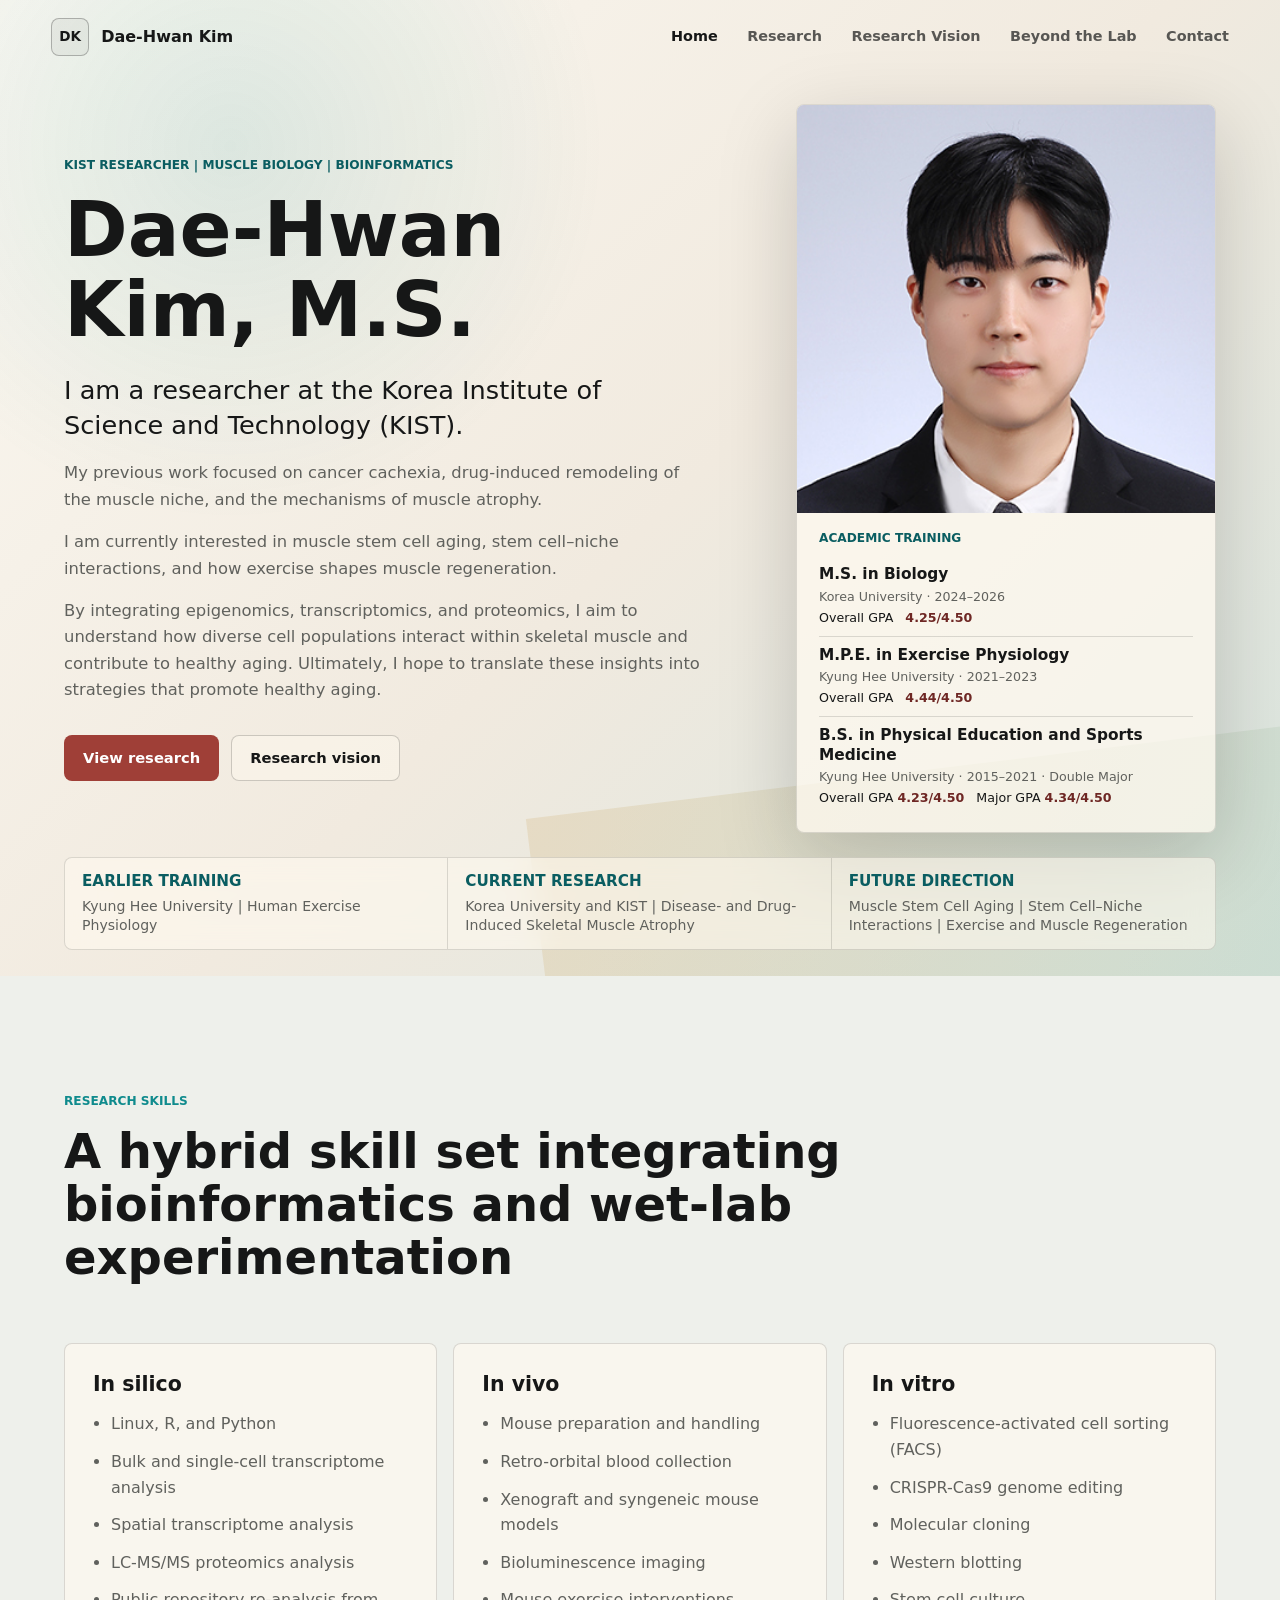
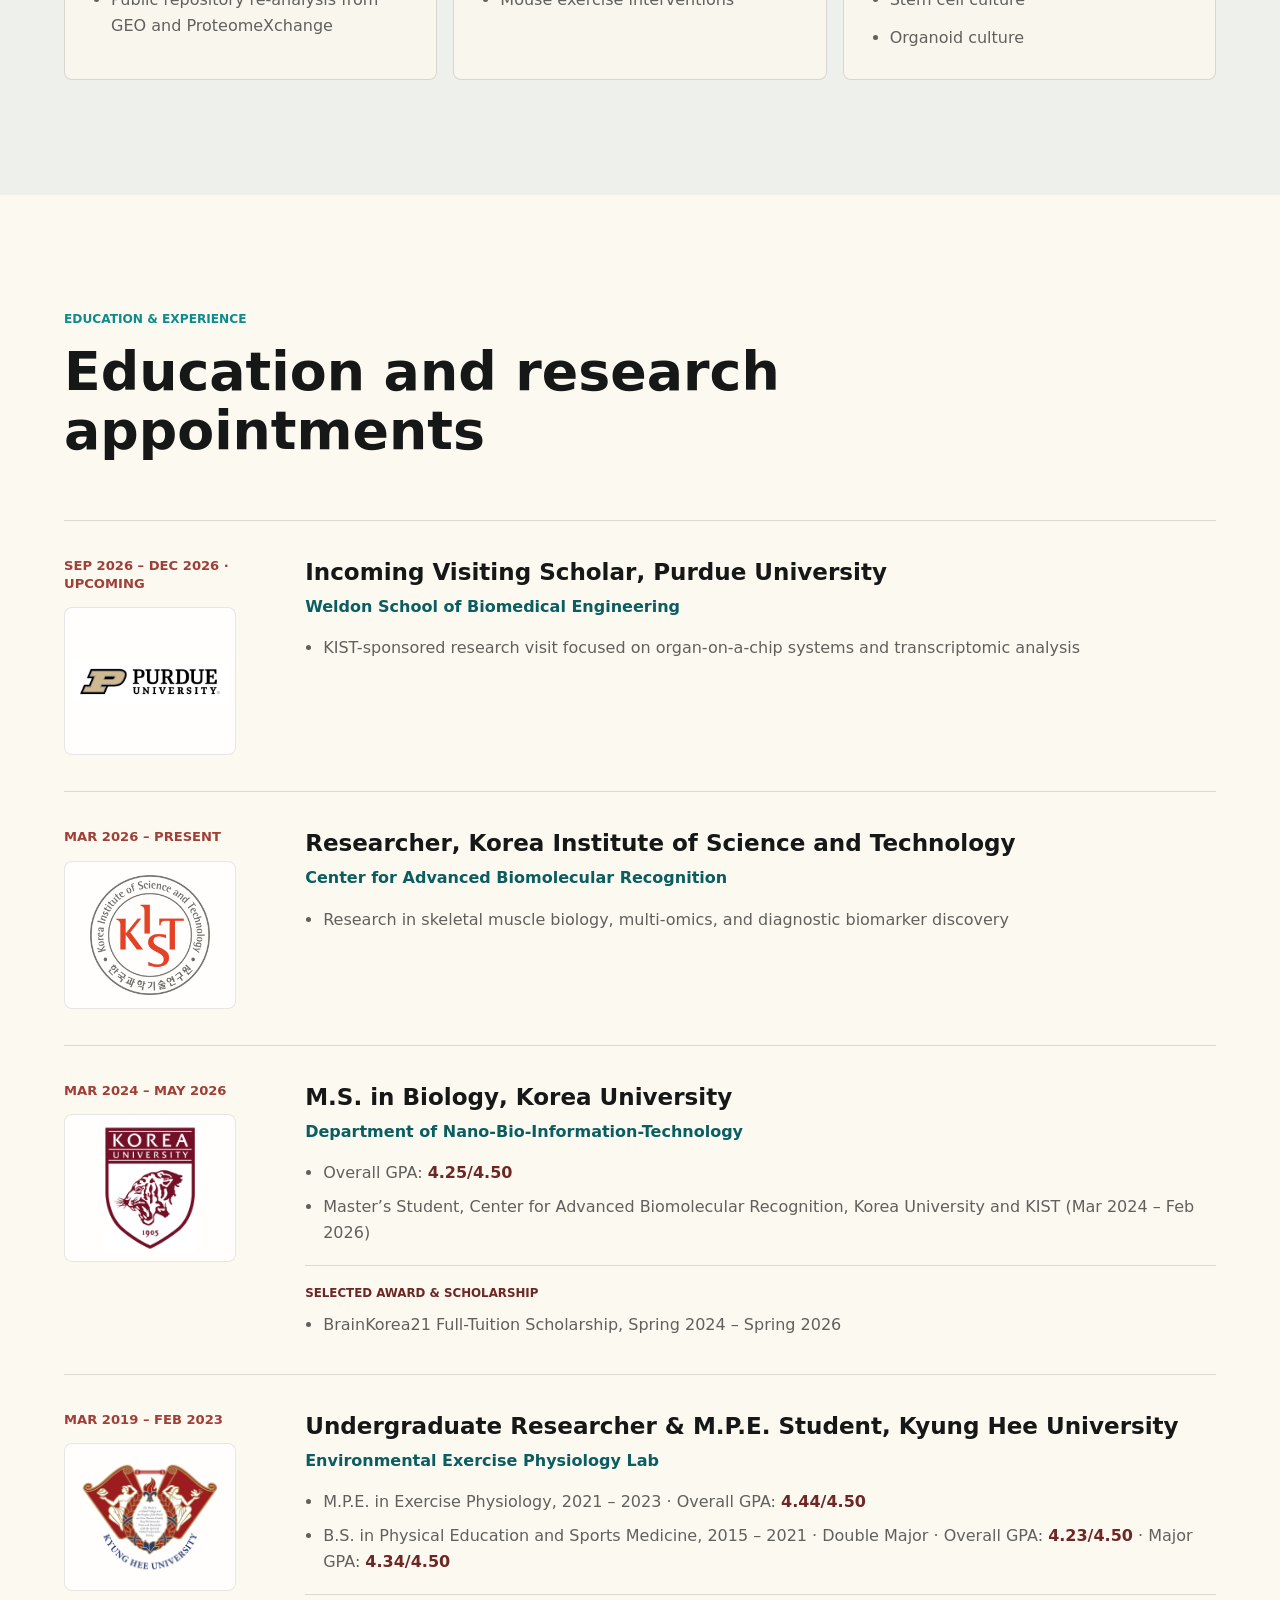
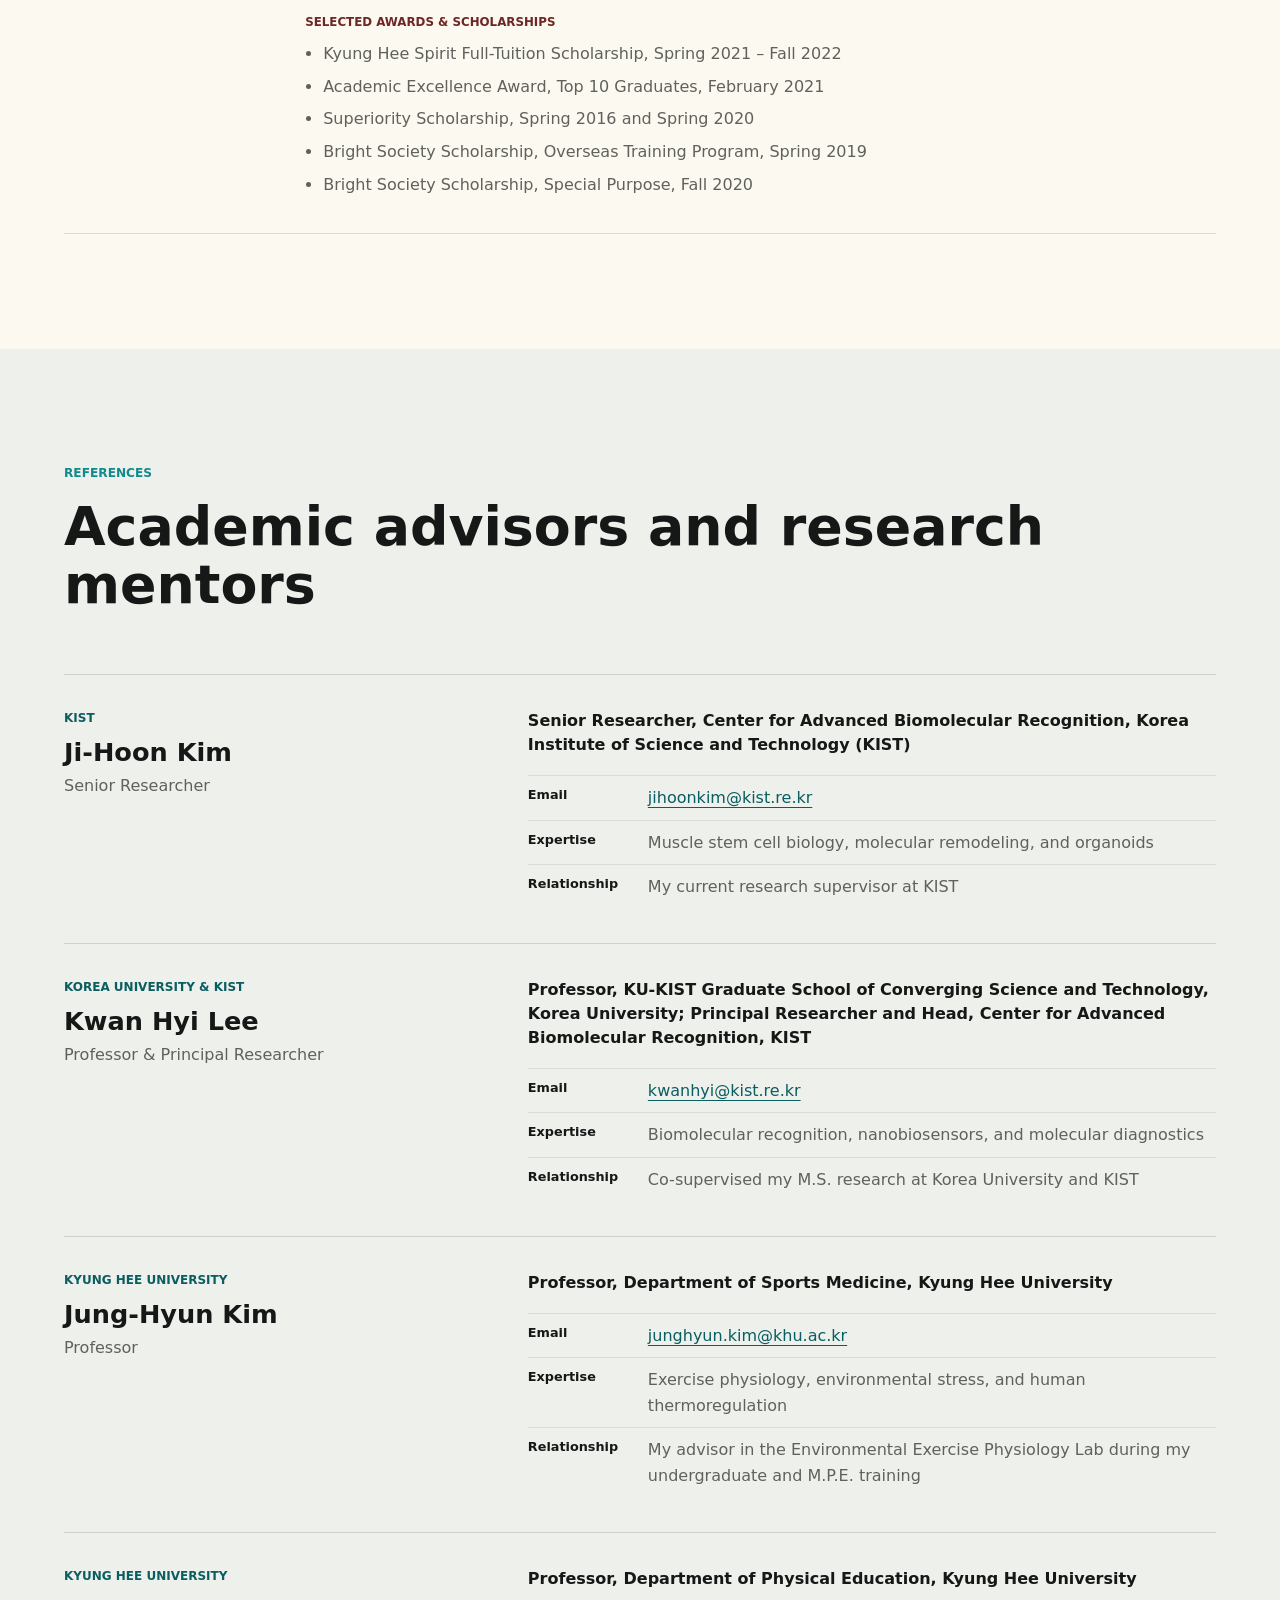
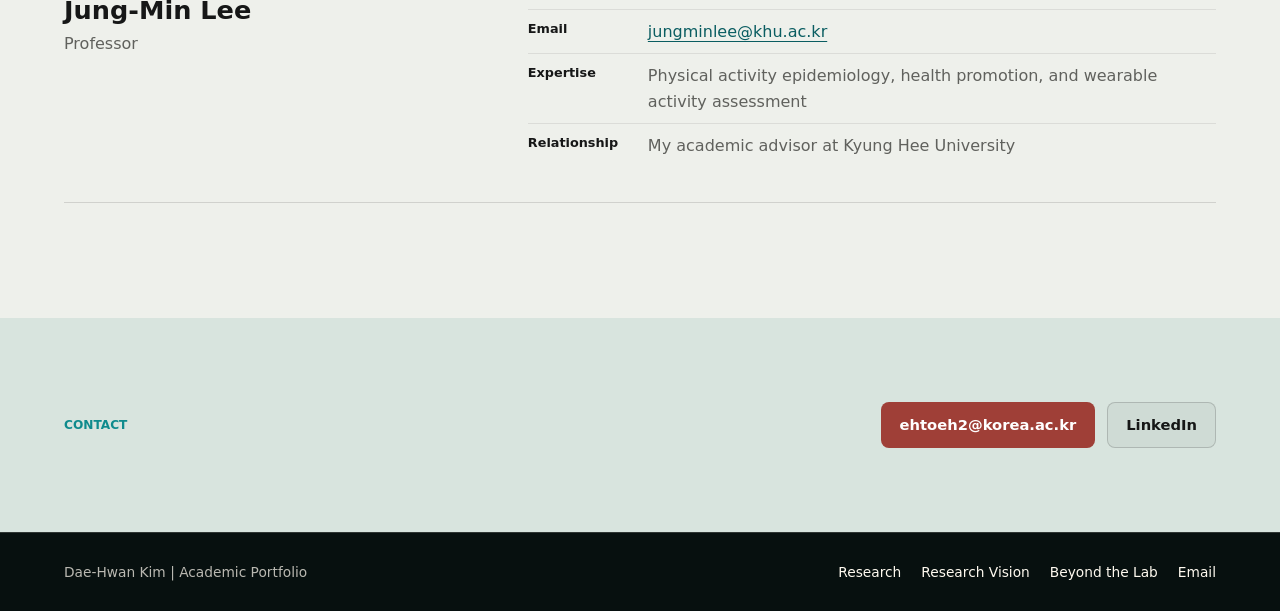
==== commit 7a86ab8e: "Integrate publications into research portfolio" ====
--- a/index.html
+++ b/index.html
@@ -30,7 +30,7 @@
       <nav id="primary-navigation" class="nav-links" aria-label="Primary navigation" data-nav>
         <a href="./" aria-current="page">Home</a>
         <a href="research/">Research</a>
-        <a href="publications/">Publications</a>
+        <a href="vision/">Research Vision</a>
         <a href="beyond/">Beyond the Lab</a>
         <a href="#contact">Contact</a>
       </nav>
@@ -61,7 +61,7 @@
             </p>
             <div class="hero-actions" aria-label="Profile links">
               <a class="button primary" href="research/">View research</a>
-              <a class="button secondary" href="publications/">Publications</a>
+              <a class="button secondary" href="vision/">Research vision</a>
             </div>
           </div>
 
@@ -414,7 +414,7 @@
       <span>Dae-Hwan Kim | Academic Portfolio</span>
       <nav aria-label="Footer navigation">
         <a href="research/">Research</a>
-        <a href="publications/">Publications</a>
+        <a href="vision/">Research Vision</a>
         <a href="beyond/">Beyond the Lab</a>
         <a href="mailto:ehtoeh2@korea.ac.kr">Email</a>
       </nav>
--- a/styles.css
+++ b/styles.css
@@ -2338,6 +2338,11 @@
   background: #e2ebe6;
 }
 
+.research-program--standalone {
+  min-height: calc(100vh - 88px);
+  padding-top: 148px;
+}
+
 .research-program--kist {
   background: #faf7f0;
 }
@@ -2369,6 +2374,7 @@
   color: #76591f;
 }
 
+.research-program-heading h1,
 .research-program-heading h2 {
   max-width: 19ch;
   margin-bottom: 24px;
@@ -2391,7 +2397,7 @@
 .research-project-item {
   display: grid;
   grid-template-columns: minmax(300px, 0.8fr) minmax(0, 1.2fr);
-  align-items: center;
+  align-items: start;
   gap: clamp(38px, 6vw, 82px);
   padding: 50px 0;
   border-bottom: 1px solid rgba(22, 23, 23, 0.18);
@@ -2425,6 +2431,7 @@
   text-transform: uppercase;
 }
 
+.research-project-copy h2,
 .research-project-copy h3 {
   max-width: 23ch;
   margin-bottom: 18px;
@@ -2432,12 +2439,99 @@
   line-height: 1.12;
 }
 
+.research-project-summary,
 .research-project-copy > p:last-child {
   max-width: 620px;
   margin-bottom: 0;
   color: var(--muted);
   font-size: 1rem;
   line-height: 1.72;
+}
+
+.research-project-narrative {
+  min-height: 112px;
+  margin-top: 26px;
+  color: var(--muted);
+  font-size: 0.96rem;
+  line-height: 1.68;
+}
+
+.research-project-narrative p {
+  margin: 0 0 1em;
+}
+
+.research-publication-record,
+.research-project-status {
+  margin-top: 24px;
+  padding: 18px 20px;
+  border-left: 3px solid var(--teal-dark);
+  background: rgba(255, 255, 255, 0.5);
+}
+
+.research-program--kist .research-publication-record,
+.research-program--kist .research-project-status {
+  border-left-color: var(--red-dark);
+}
+
+.research-program--kyunghee .research-publication-record,
+.research-program--kyunghee .research-project-status {
+  border-left-color: #76591f;
+}
+
+.research-publication-kicker,
+.research-project-status span {
+  display: block;
+  margin-bottom: 7px;
+  color: var(--muted);
+  font-size: 0.7rem;
+  font-weight: 820;
+  text-transform: uppercase;
+}
+
+.research-publication-title {
+  margin-bottom: 10px;
+  color: var(--ink);
+  font-size: 0.92rem;
+  font-weight: 720;
+  line-height: 1.48;
+}
+
+.research-publication-meta {
+  display: flex;
+  flex-wrap: wrap;
+  gap: 7px 16px;
+  margin-bottom: 10px;
+  color: var(--muted);
+  font-size: 0.8rem;
+}
+
+.research-publication-record a {
+  color: var(--ink);
+  font-size: 0.8rem;
+  font-weight: 760;
+  overflow-wrap: anywhere;
+}
+
+.research-presentation-note {
+  margin: 12px 0 0;
+  color: var(--muted);
+  font-size: 0.78rem;
+  line-height: 1.5;
+}
+
+.research-project-status {
+  display: flex;
+  align-items: baseline;
+  justify-content: space-between;
+  gap: 20px;
+}
+
+.research-project-status span {
+  margin-bottom: 0;
+}
+
+.research-project-status strong {
+  font-size: 0.88rem;
 }
 
 .research-publications-link {
@@ -2464,6 +2558,7 @@
     font-size: 3.6rem;
   }
 
+  .research-program-heading h1,
   .research-program-heading h2 {
     font-size: 2.75rem;
   }
@@ -2495,10 +2590,15 @@
     padding: 72px 18px 80px;
   }
 
+  .research-program--standalone {
+    padding-top: 108px;
+  }
+
   .research-program-heading {
     margin-bottom: 46px;
   }
 
+  .research-program-heading h1,
   .research-program-heading h2 {
     font-size: 2.25rem;
   }
@@ -2512,12 +2612,22 @@
     padding: 40px 0;
   }
 
+  .research-project-copy h2,
   .research-project-copy h3 {
     font-size: 1.72rem;
   }
 
   .research-project-copy > p:last-child {
     font-size: 0.96rem;
+  }
+
+  .research-project-narrative {
+    min-height: 84px;
+  }
+
+  .research-publication-record,
+  .research-project-status {
+    padding: 16px;
   }
 }
 
@@ -2568,6 +2678,7 @@
     max-width: 1040px;
   }
 
+  .research-program-heading h1,
   .research-program-heading h2 {
     max-width: 24ch;
     line-height: 1.1;
@@ -3050,6 +3161,14 @@
   padding-left: 12px;
 }
 
+.research-project-gallery--figure .carousel-slide--study-inset-all {
+  padding: 18px 20px;
+}
+
+.research-project-gallery--figure .carousel-slide--study-inset-horizontal {
+  padding-inline: 22px;
+}
+
 .research-project-gallery .carousel-slide img[role="button"] {
   cursor: zoom-in;
 }
@@ -3095,6 +3214,63 @@
   height: 100%;
   object-fit: contain;
   cursor: zoom-out;
+}
+
+.image-lightbox-control {
+  position: absolute;
+  top: 50%;
+  z-index: 2;
+  display: grid;
+  width: 48px;
+  height: 48px;
+  place-items: center;
+  border: 1px solid rgba(255, 255, 255, 0.3);
+  border-radius: 50%;
+  background: rgba(9, 11, 11, 0.82);
+  color: #ffffff;
+  font: inherit;
+  font-size: 1.15rem;
+  line-height: 1;
+  transform: translateY(-50%);
+  cursor: pointer;
+}
+
+.image-lightbox-control--previous {
+  left: 14px;
+}
+
+.image-lightbox-control--next {
+  right: 14px;
+}
+
+.image-lightbox-control:hover:not(:disabled),
+.image-lightbox-control:focus-visible {
+  background: rgba(255, 255, 255, 0.18);
+}
+
+.image-lightbox-control:disabled {
+  opacity: 0.24;
+  cursor: default;
+}
+
+.image-lightbox-status {
+  position: absolute;
+  right: 14px;
+  bottom: 12px;
+  z-index: 2;
+  border: 1px solid rgba(255, 255, 255, 0.2);
+  border-radius: 999px;
+  padding: 5px 9px;
+  background: rgba(9, 11, 11, 0.82);
+  color: #ffffff;
+  font-size: 0.74rem;
+  font-weight: 760;
+  line-height: 1;
+}
+
+.image-lightbox.is-single .image-lightbox-control,
+.image-lightbox.is-single .image-lightbox-status {
+  display: none;
 }
 
 .image-lightbox-close {
@@ -3176,6 +3352,14 @@
 }
 
 @media (max-width: 560px) {
+  .research-project-gallery--figure .carousel-slide--study-inset-all {
+    padding: 12px 14px;
+  }
+
+  .research-project-gallery--figure .carousel-slide--study-inset-horizontal {
+    padding-inline: 14px;
+  }
+
   .image-lightbox {
     width: calc(100vw - 12px);
     height: calc(100vh - 12px);
@@ -3183,6 +3367,24 @@
     padding: 52px 10px 10px;
   }
 
+  .image-lightbox-control {
+    width: 42px;
+    height: 42px;
+  }
+
+  .image-lightbox-control--previous {
+    left: 8px;
+  }
+
+  .image-lightbox-control--next {
+    right: 8px;
+  }
+
+  .image-lightbox-status {
+    right: 8px;
+    bottom: 8px;
+  }
+
   .research-carousel-label {
     top: 10px;
     left: 10px;
